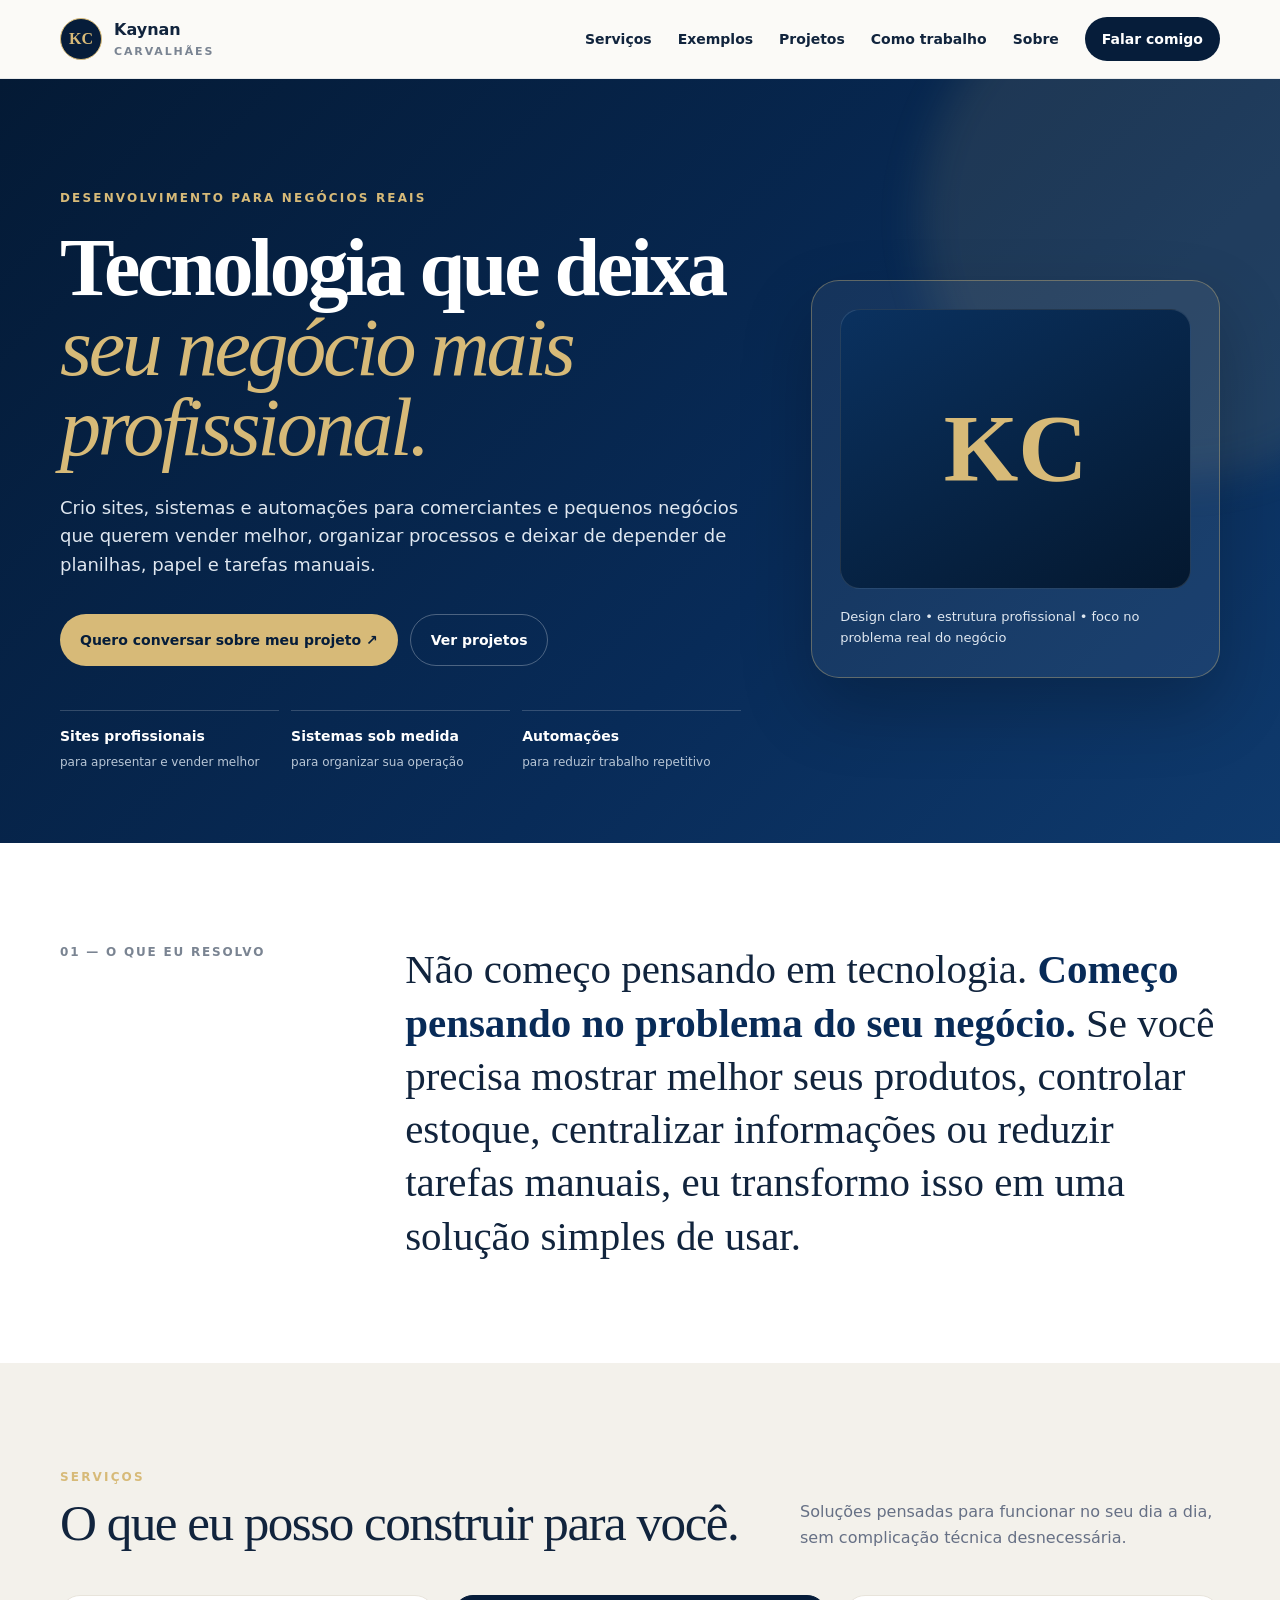
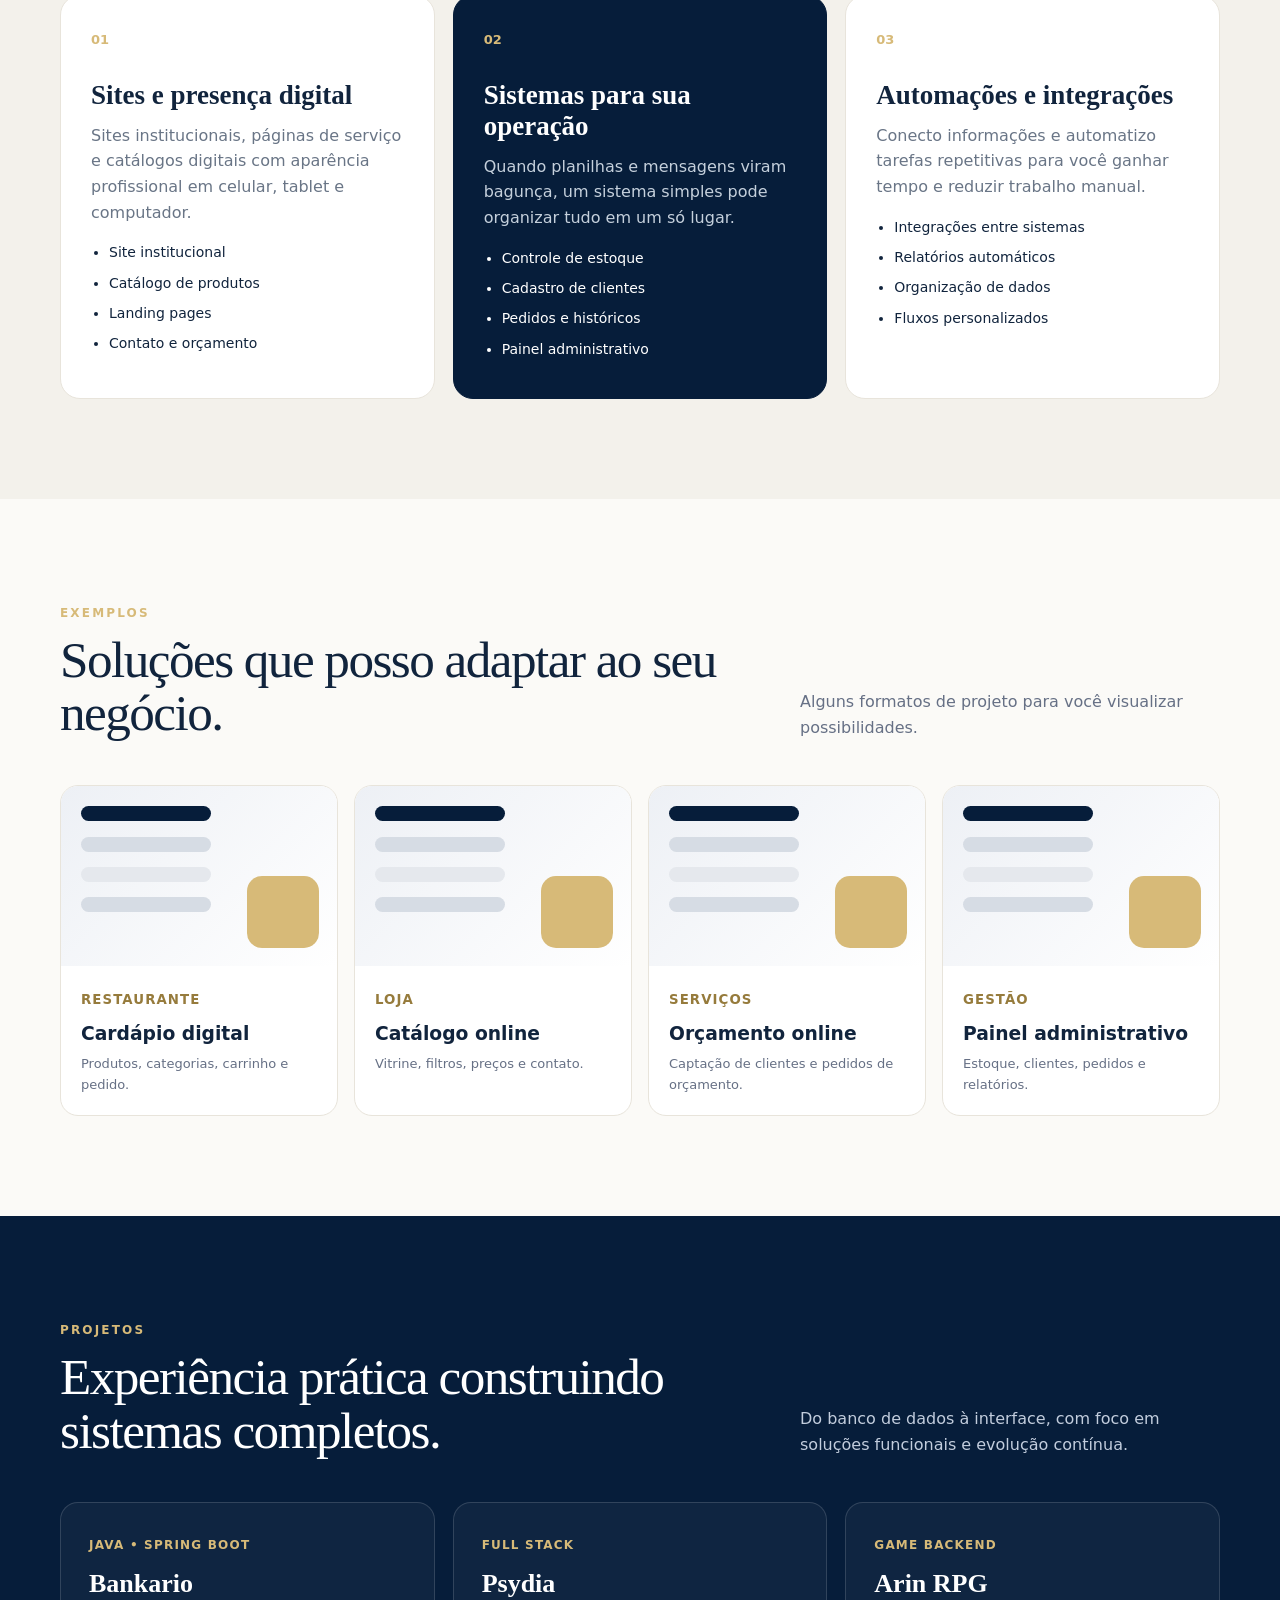
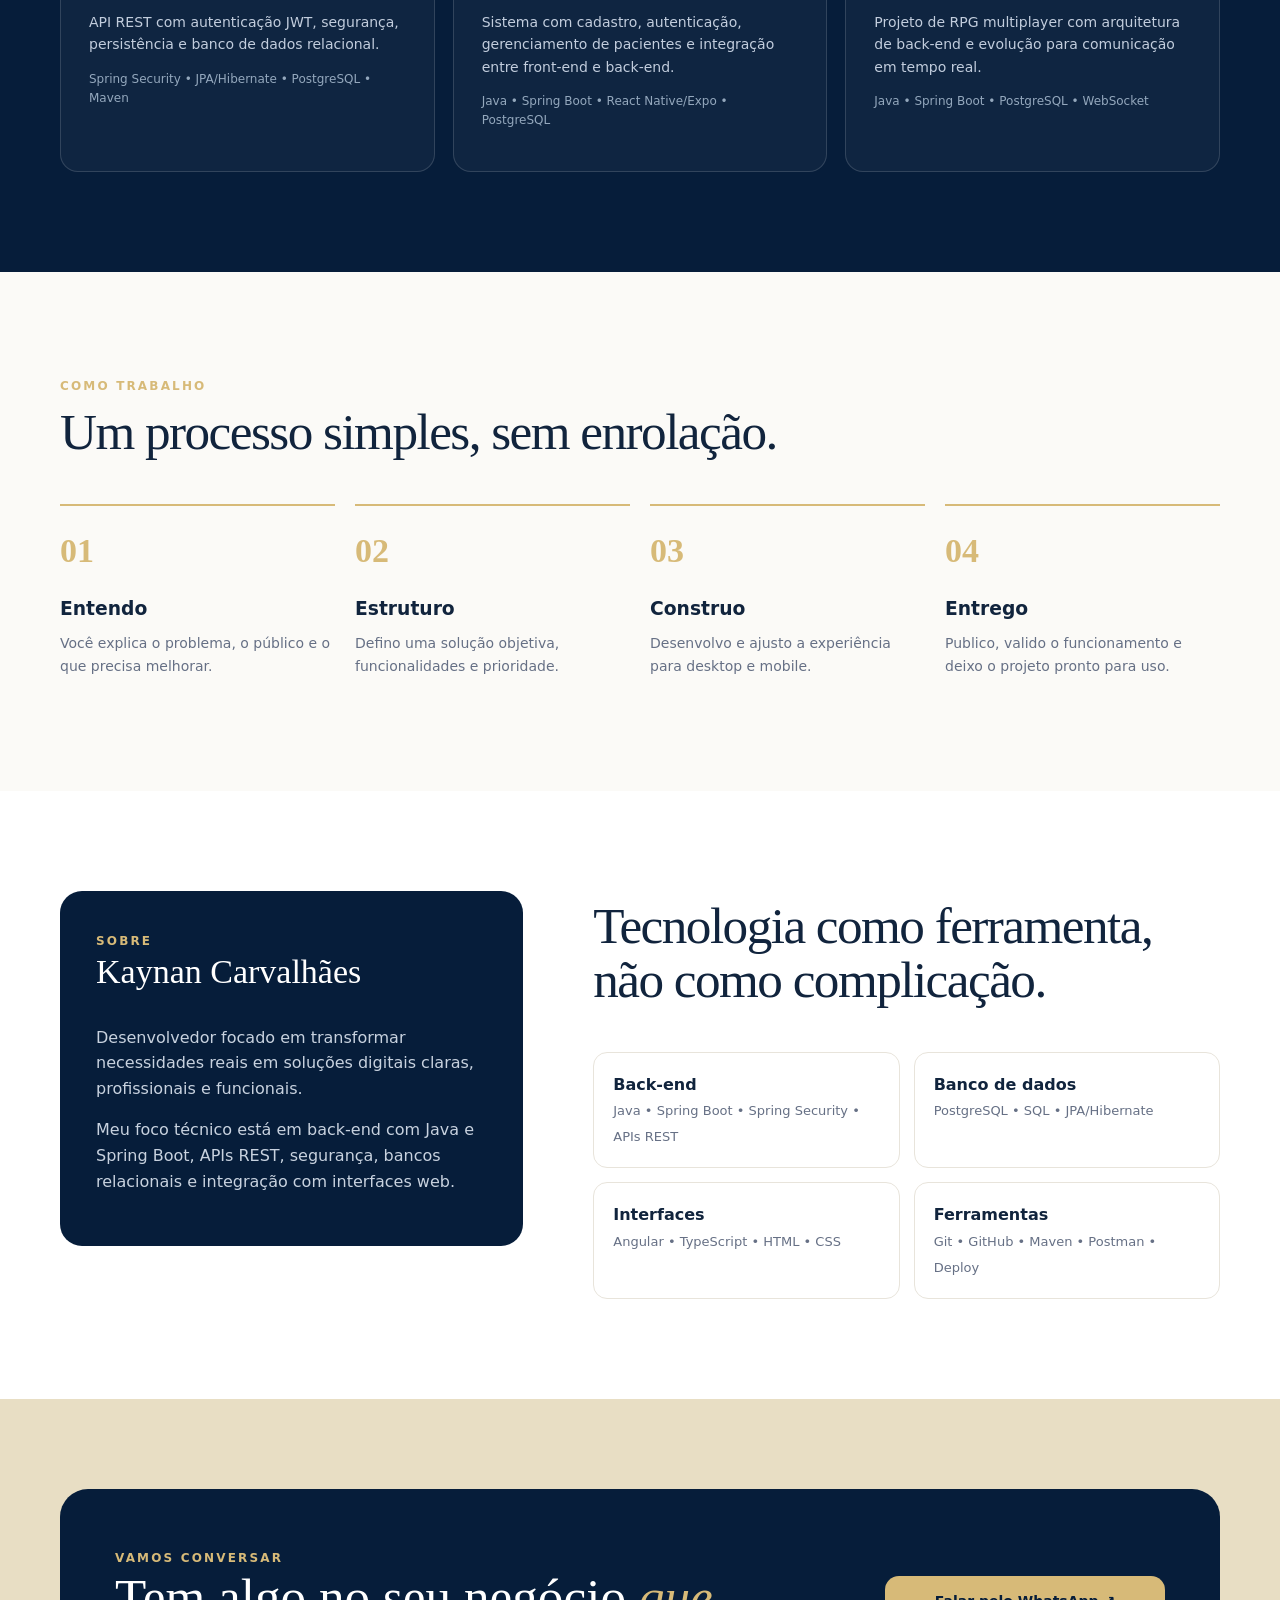
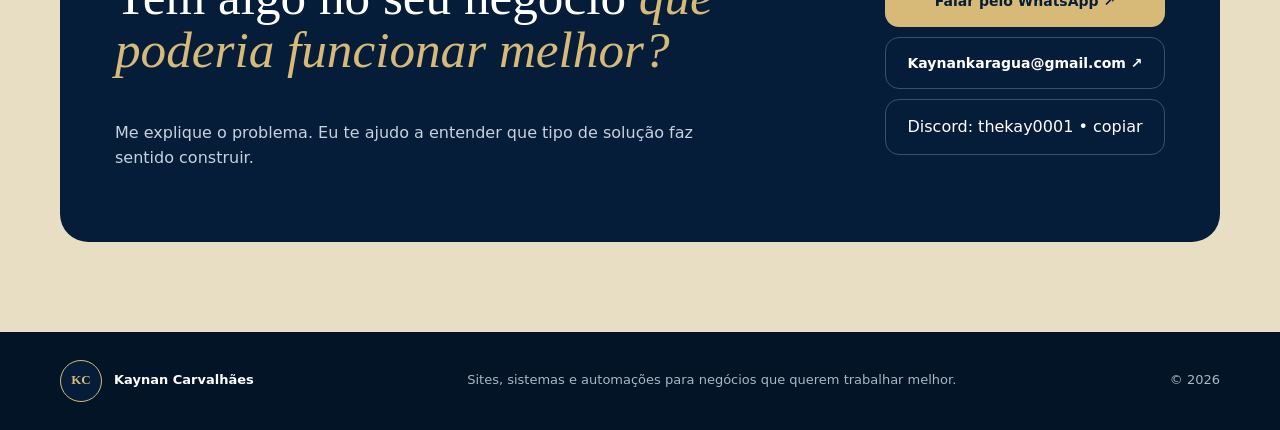
==== index.html @ dbe0651a "Publish professional portfolio site" ====
<!doctype html><html lang="pt-BR"><head><meta charset="utf-8"><meta name="viewport" content="width=device-width,initial-scale=1,viewport-fit=cover"><meta name="theme-color" content="#061d3a"><meta name="description" content="Kaynan Carvalhães — sites, sistemas e automações para negócios locais."><title>Kaynan Carvalhães | Soluções digitais para negócios</title><style>:root{--navy:#061d3a;--blue:#082b58;--gold:#d7ba78;--paper:#fbfaf7;--ink:#11243d;--muted:#667085;--line:#e8e4db}*{box-sizing:border-box}html{scroll-behavior:smooth}body{margin:0;font-family:Inter,ui-sans-serif,system-ui,-apple-system,"Segoe UI",sans-serif;color:var(--ink);background:var(--paper);line-height:1.6}a{text-decoration:none;color:inherit}.container{width:min(1160px,calc(100% - 40px));margin:auto}.nav{height:78px;display:flex;align-items:center;justify-content:space-between}.site-header{position:sticky;top:0;z-index:20;background:rgba(251,250,247,.92);backdrop-filter:blur(16px);border-bottom:1px solid rgba(8,43,88,.08)}.brand{display:flex;align-items:center;gap:12px;font-weight:800}.brand-mark{width:42px;height:42px;border:1px solid var(--gold);border-radius:50%;display:grid;place-items:center;background:var(--navy);color:var(--gold);font-family:Georgia,serif}.brand small{display:block;font-size:11px;letter-spacing:.17em;color:#7a8492;font-weight:700}.nav-links{display:flex;align-items:center;gap:26px;font-size:14px;font-weight:700}.nav-cta{padding:11px 17px;border-radius:999px;background:var(--navy);color:white}.menu{display:none;border:0;background:none;font-size:26px}.hero{position:relative;overflow:hidden;background:linear-gradient(135deg,#041a35,#082b58 62%,#0f3a6d);color:white;padding:105px 0 70px}.hero:after{content:"";position:absolute;width:520px;height:520px;border-radius:50%;background:rgba(215,186,120,.11);filter:blur(20px);right:-160px;top:-120px}.hero-grid{display:grid;grid-template-columns:1.25fr .75fr;gap:70px;align-items:center;position:relative;z-index:1}.eyebrow,.kicker{font-size:12px;letter-spacing:.18em;font-weight:800;color:var(--gold)}h1,h2,h3,p{margin-top:0}h1{font-family:Georgia,serif;font-size:clamp(44px,7vw,82px);line-height:.98;letter-spacing:-.04em;margin:18px 0 25px;max-width:860px}h1 em{display:block;color:var(--gold);font-weight:400}.hero p{font-size:18px;color:#dfe7f0;max-width:710px}.actions{display:flex;gap:12px;flex-wrap:wrap;margin:34px 0}.btn{display:inline-flex;align-items:center;justify-content:center;padding:14px 20px;border-radius:999px;font-weight:800;font-size:14px}.btn-gold{background:var(--gold);color:var(--navy)}.btn-outline{border:1px solid rgba(255,255,255,.28);color:white}.hero-points{display:grid;grid-template-columns:repeat(3,1fr);gap:12px;margin-top:44px}.hero-points div{padding-top:14px;border-top:1px solid rgba(255,255,255,.18)}.hero-points strong{display:block;font-size:14px}.hero-points span{font-size:12px;color:#b8c6d6}.hero-card{border:1px solid rgba(215,186,120,.38);background:rgba(255,255,255,.06);padding:28px;border-radius:28px;box-shadow:0 30px 70px rgba(0,0,0,.22)}.hero-card .monogram{height:280px;border-radius:20px;display:grid;place-items:center;background:linear-gradient(150deg,#0a315f,#04182f);border:1px solid rgba(255,255,255,.12);font:700 96px Georgia,serif;color:var(--gold)}.hero-card p{font-size:13px;margin:18px 0 0}.section{padding:100px 0}.section-head{display:flex;justify-content:space-between;gap:40px;align-items:end;margin-bottom:45px}.section-head h2{font:500 clamp(34px,4vw,56px)/1.05 Georgia,serif;letter-spacing:-.03em;margin:8px 0 0;max-width:720px}.section-head p{max-width:420px;color:var(--muted);margin:0}.intro{background:white}.intro-grid{display:grid;grid-template-columns:.35fr 1fr;gap:60px}.intro-label{font-size:12px;letter-spacing:.15em;font-weight:800;color:#7a8492}.intro-copy{font:400 clamp(25px,3.2vw,42px)/1.3 Georgia,serif}.intro-copy strong{color:var(--blue)}.services{background:#f3f1eb}.cards{display:grid;grid-template-columns:repeat(3,1fr);gap:18px}.card{background:white;border:1px solid var(--line);border-radius:20px;padding:30px;min-height:330px;transition:.25s}.card:hover{transform:translateY(-5px);box-shadow:0 18px 45px rgba(14,37,63,.08)}.card.featured{background:var(--navy);color:white;border-color:var(--navy)}.num{color:var(--gold);font-weight:800;font-size:13px}.card h3{font:600 27px Georgia,serif;margin:28px 0 12px}.card p{color:#697586}.featured p{color:#c5d0dc}.card ul{padding-left:18px;margin-bottom:0}.card li{margin:8px 0;font-size:14px}.examples-grid{display:grid;grid-template-columns:repeat(4,1fr);gap:16px}.example{border:1px solid var(--line);border-radius:18px;overflow:hidden;background:white}.mock{height:180px;padding:20px;background:linear-gradient(135deg,#edf0f5,#fff);position:relative}.mock:before{content:"";display:block;width:55%;height:15px;border-radius:20px;background:var(--navy);box-shadow:0 31px 0 #d6dce4,0 61px 0 #e5e8ed,0 91px 0 #d6dce4}.mock:after{content:"";position:absolute;right:18px;bottom:18px;width:72px;height:72px;border-radius:15px;background:var(--gold)}.example-body{padding:20px}.example small{color:#967b3c;font-weight:800;letter-spacing:.08em}.example h3{margin:7px 0 5px}.example p{font-size:13px;color:var(--muted);margin:0}.projects{background:var(--navy);color:white}.projects .section-head p{color:#c2cddd}.project-list{display:grid;grid-template-columns:repeat(3,1fr);gap:18px}.project{border:1px solid rgba(255,255,255,.14);border-radius:18px;padding:28px;background:rgba(255,255,255,.04)}.project span{font-size:12px;color:var(--gold);font-weight:800;letter-spacing:.1em}.project h3{font:600 26px Georgia,serif;margin:12px 0}.project p{color:#c2cddd;font-size:14px}.stack{font-size:12px!important;color:#94a8bd!important}.process-grid{display:grid;grid-template-columns:repeat(4,1fr);gap:20px}.step{padding-top:18px;border-top:2px solid var(--gold)}.step b{font-family:Georgia,serif;font-size:34px;color:var(--gold)}.step h3{margin:16px 0 8px}.step p{font-size:14px;color:var(--muted)}.about{background:white}.about-grid{display:grid;grid-template-columns:.85fr 1.15fr;gap:70px;align-items:start}.about-box{background:var(--navy);color:white;border-radius:22px;padding:36px}.about-box h3{font:500 34px Georgia,serif}.about-box p{color:#c8d2df}.tech{display:grid;grid-template-columns:1fr 1fr;gap:14px}.tech div{padding:19px;border:1px solid var(--line);border-radius:14px}.tech strong{display:block}.tech span{font-size:13px;color:var(--muted)}.contact{padding:90px 0;background:#e8dec4}.contact-card{background:var(--navy);color:white;border-radius:28px;padding:55px;display:flex;justify-content:space-between;gap:60px;align-items:center}.contact h2{font:500 clamp(34px,4vw,55px)/1.05 Georgia,serif;max-width:700px}.contact h2 em{color:var(--gold);font-weight:400}.contact p{color:#c7d2df;max-width:600px}.contact-actions{display:grid;gap:10px;min-width:280px}.contact-actions .btn{border-radius:14px}.contact-actions .secondary{border:1px solid rgba(255,255,255,.22);color:white}footer{background:#031426;color:#a9b7c7;padding:28px 0}.footer-inner{display:flex;align-items:center;justify-content:space-between;gap:20px;font-size:13px}.footer-brand{color:white}@media(max-width:900px){.nav-links{display:none;position:absolute;top:78px;left:0;right:0;background:var(--paper);padding:24px 20px;flex-direction:column;align-items:stretch;border-bottom:1px solid var(--line)}.nav-links.open{display:flex}.menu{display:block}.hero{padding-top:70px}.hero-grid,.about-grid{grid-template-columns:1fr}.hero-card{display:none}.hero-points{grid-template-columns:1fr}.section-head{display:block}.section-head p{margin-top:16px}.cards,.project-list{grid-template-columns:1fr}.examples-grid{grid-template-columns:1fr 1fr}.process-grid{grid-template-columns:1fr 1fr}.intro-grid{grid-template-columns:1fr}.contact-card{display:block}.contact-actions{margin-top:30px;min-width:0}.footer-inner{flex-direction:column;align-items:flex-start}}@media(max-width:560px){.container{width:min(100% - 28px,1160px)}.nav{height:68px}.nav-links{top:68px}.hero{padding:58px 0 45px}h1{font-size:45px}.section{padding:72px 0}.examples-grid,.process-grid,.tech{grid-template-columns:1fr}.contact{padding:50px 0}.contact-card{padding:32px 24px}.actions .btn{width:100%}}</style></head><body><header class="site-header"><div class="container nav"><a class="brand" href="#inicio"><span class="brand-mark">KC</span><span>Kaynan <small>CARVALHÃES</small></span></a><button class="menu" id="menu" aria-label="Abrir menu">☰</button><nav class="nav-links" id="nav"><a href="#servicos">Serviços</a><a href="#exemplos">Exemplos</a><a href="#projetos">Projetos</a><a href="#processo">Como trabalho</a><a href="#sobre">Sobre</a><a class="nav-cta" href="#contato">Falar comigo</a></nav></div></header><main><section class="hero" id="inicio"><div class="container hero-grid"><div><span class="eyebrow">DESENVOLVIMENTO PARA NEGÓCIOS REAIS</span><h1>Tecnologia que deixa <em>seu negócio mais profissional.</em></h1><p>Crio sites, sistemas e automações para comerciantes e pequenos negócios que querem vender melhor, organizar processos e deixar de depender de planilhas, papel e tarefas manuais.</p><div class="actions"><a class="btn btn-gold" href="#contato">Quero conversar sobre meu projeto ↗</a><a class="btn btn-outline" href="#projetos">Ver projetos</a></div><div class="hero-points"><div><strong>Sites profissionais</strong><span>para apresentar e vender melhor</span></div><div><strong>Sistemas sob medida</strong><span>para organizar sua operação</span></div><div><strong>Automações</strong><span>para reduzir trabalho repetitivo</span></div></div></div><div class="hero-card"><div class="monogram">KC</div><p>Design claro • estrutura profissional • foco no problema real do negócio</p></div></div></section><section class="section intro"><div class="container intro-grid"><div class="intro-label">01 — O QUE EU RESOLVO</div><div class="intro-copy">Não começo pensando em tecnologia. <strong>Começo pensando no problema do seu negócio.</strong> Se você precisa mostrar melhor seus produtos, controlar estoque, centralizar informações ou reduzir tarefas manuais, eu transformo isso em uma solução simples de usar.</div></div></section><section class="section services" id="servicos"><div class="container"><div class="section-head"><div><span class="kicker">SERVIÇOS</span><h2>O que eu posso construir para você.</h2></div><p>Soluções pensadas para funcionar no seu dia a dia, sem complicação técnica desnecessária.</p></div><div class="cards"><article class="card"><span class="num">01</span><h3>Sites e presença digital</h3><p>Sites institucionais, páginas de serviço e catálogos digitais com aparência profissional em celular, tablet e computador.</p><ul><li>Site institucional</li><li>Catálogo de produtos</li><li>Landing pages</li><li>Contato e orçamento</li></ul></article><article class="card featured"><span class="num">02</span><h3>Sistemas para sua operação</h3><p>Quando planilhas e mensagens viram bagunça, um sistema simples pode organizar tudo em um só lugar.</p><ul><li>Controle de estoque</li><li>Cadastro de clientes</li><li>Pedidos e históricos</li><li>Painel administrativo</li></ul></article><article class="card"><span class="num">03</span><h3>Automações e integrações</h3><p>Conecto informações e automatizo tarefas repetitivas para você ganhar tempo e reduzir trabalho manual.</p><ul><li>Integrações entre sistemas</li><li>Relatórios automáticos</li><li>Organização de dados</li><li>Fluxos personalizados</li></ul></article></div></div></section><section class="section" id="exemplos"><div class="container"><div class="section-head"><div><span class="kicker">EXEMPLOS</span><h2>Soluções que posso adaptar ao seu negócio.</h2></div><p>Alguns formatos de projeto para você visualizar possibilidades.</p></div><div class="examples-grid"><article class="example"><div class="mock"></div><div class="example-body"><small>RESTAURANTE</small><h3>Cardápio digital</h3><p>Produtos, categorias, carrinho e pedido.</p></div></article><article class="example"><div class="mock"></div><div class="example-body"><small>LOJA</small><h3>Catálogo online</h3><p>Vitrine, filtros, preços e contato.</p></div></article><article class="example"><div class="mock"></div><div class="example-body"><small>SERVIÇOS</small><h3>Orçamento online</h3><p>Captação de clientes e pedidos de orçamento.</p></div></article><article class="example"><div class="mock"></div><div class="example-body"><small>GESTÃO</small><h3>Painel administrativo</h3><p>Estoque, clientes, pedidos e relatórios.</p></div></article></div></div></section><section class="section projects" id="projetos"><div class="container"><div class="section-head"><div><span class="kicker">PROJETOS</span><h2>Experiência prática construindo sistemas completos.</h2></div><p>Do banco de dados à interface, com foco em soluções funcionais e evolução contínua.</p></div><div class="project-list"><article class="project"><span>JAVA • SPRING BOOT</span><h3>Bankario</h3><p>API REST com autenticação JWT, segurança, persistência e banco de dados relacional.</p><p class="stack">Spring Security • JPA/Hibernate • PostgreSQL • Maven</p></article><article class="project"><span>FULL STACK</span><h3>Psydia</h3><p>Sistema com cadastro, autenticação, gerenciamento de pacientes e integração entre front-end e back-end.</p><p class="stack">Java • Spring Boot • React Native/Expo • PostgreSQL</p></article><article class="project"><span>GAME BACKEND</span><h3>Arin RPG</h3><p>Projeto de RPG multiplayer com arquitetura de back-end e evolução para comunicação em tempo real.</p><p class="stack">Java • Spring Boot • PostgreSQL • WebSocket</p></article></div></div></section><section class="section" id="processo"><div class="container"><div class="section-head"><div><span class="kicker">COMO TRABALHO</span><h2>Um processo simples, sem enrolação.</h2></div></div><div class="process-grid"><div class="step"><b>01</b><h3>Entendo</h3><p>Você explica o problema, o público e o que precisa melhorar.</p></div><div class="step"><b>02</b><h3>Estruturo</h3><p>Defino uma solução objetiva, funcionalidades e prioridade.</p></div><div class="step"><b>03</b><h3>Construo</h3><p>Desenvolvo e ajusto a experiência para desktop e mobile.</p></div><div class="step"><b>04</b><h3>Entrego</h3><p>Publico, valido o funcionamento e deixo o projeto pronto para uso.</p></div></div></div></section><section class="section about" id="sobre"><div class="container about-grid"><div class="about-box"><span class="kicker">SOBRE</span><h3>Kaynan Carvalhães</h3><p>Desenvolvedor focado em transformar necessidades reais em soluções digitais claras, profissionais e funcionais.</p><p>Meu foco técnico está em back-end com Java e Spring Boot, APIs REST, segurança, bancos relacionais e integração com interfaces web.</p></div><div><div class="section-head"><div><h2>Tecnologia como ferramenta, não como complicação.</h2></div></div><div class="tech"><div><strong>Back-end</strong><span>Java • Spring Boot • Spring Security • APIs REST</span></div><div><strong>Banco de dados</strong><span>PostgreSQL • SQL • JPA/Hibernate</span></div><div><strong>Interfaces</strong><span>Angular • TypeScript • HTML • CSS</span></div><div><strong>Ferramentas</strong><span>Git • GitHub • Maven • Postman • Deploy</span></div></div></div></div></section><section class="contact" id="contato"><div class="container contact-card"><div><span class="kicker">VAMOS CONVERSAR</span><h2>Tem algo no seu negócio <em>que poderia funcionar melhor?</em></h2><p>Me explique o problema. Eu te ajudo a entender que tipo de solução faz sentido construir.</p></div><div class="contact-actions"><a class="btn btn-gold" target="_blank" rel="noopener" href="https://wa.me/5512981120575?text=Ol%C3%A1%2C%20Kaynan!%20Vi%20seu%20portf%C3%B3lio%20e%20gostaria%20de%20conversar%20sobre%20um%20projeto.">Falar pelo WhatsApp ↗</a><a class="btn secondary" href="mailto:Kaynankaragua@gmail.com">Kaynankaragua@gmail.com ↗</a><button class="btn secondary" id="discord" style="background:none;font:inherit;cursor:pointer">Discord: thekay0001 • copiar</button></div></div></section></main><footer><div class="container footer-inner"><div class="brand footer-brand"><span class="brand-mark">KC</span><span>Kaynan Carvalhães</span></div><span>Sites, sistemas e automações para negócios que querem trabalhar melhor.</span><span>© <span id="year"></span></span></div></footer><script>const m=document.getElementById('menu'),n=document.getElementById('nav');m.onclick=()=>n.classList.toggle('open');document.querySelectorAll('#nav a').forEach(a=>a.onclick=()=>n.classList.remove('open'));document.getElementById('year').textContent=new Date().getFullYear();document.getElementById('discord').onclick=async()=>{try{await navigator.clipboard.writeText('thekay0001');document.getElementById('discord').textContent='Discord copiado ✓';setTimeout(()=>document.getElementById('discord').textContent='Discord: thekay0001 • copiar',1600)}catch(e){alert('Discord: thekay0001')}}</script></body></html>
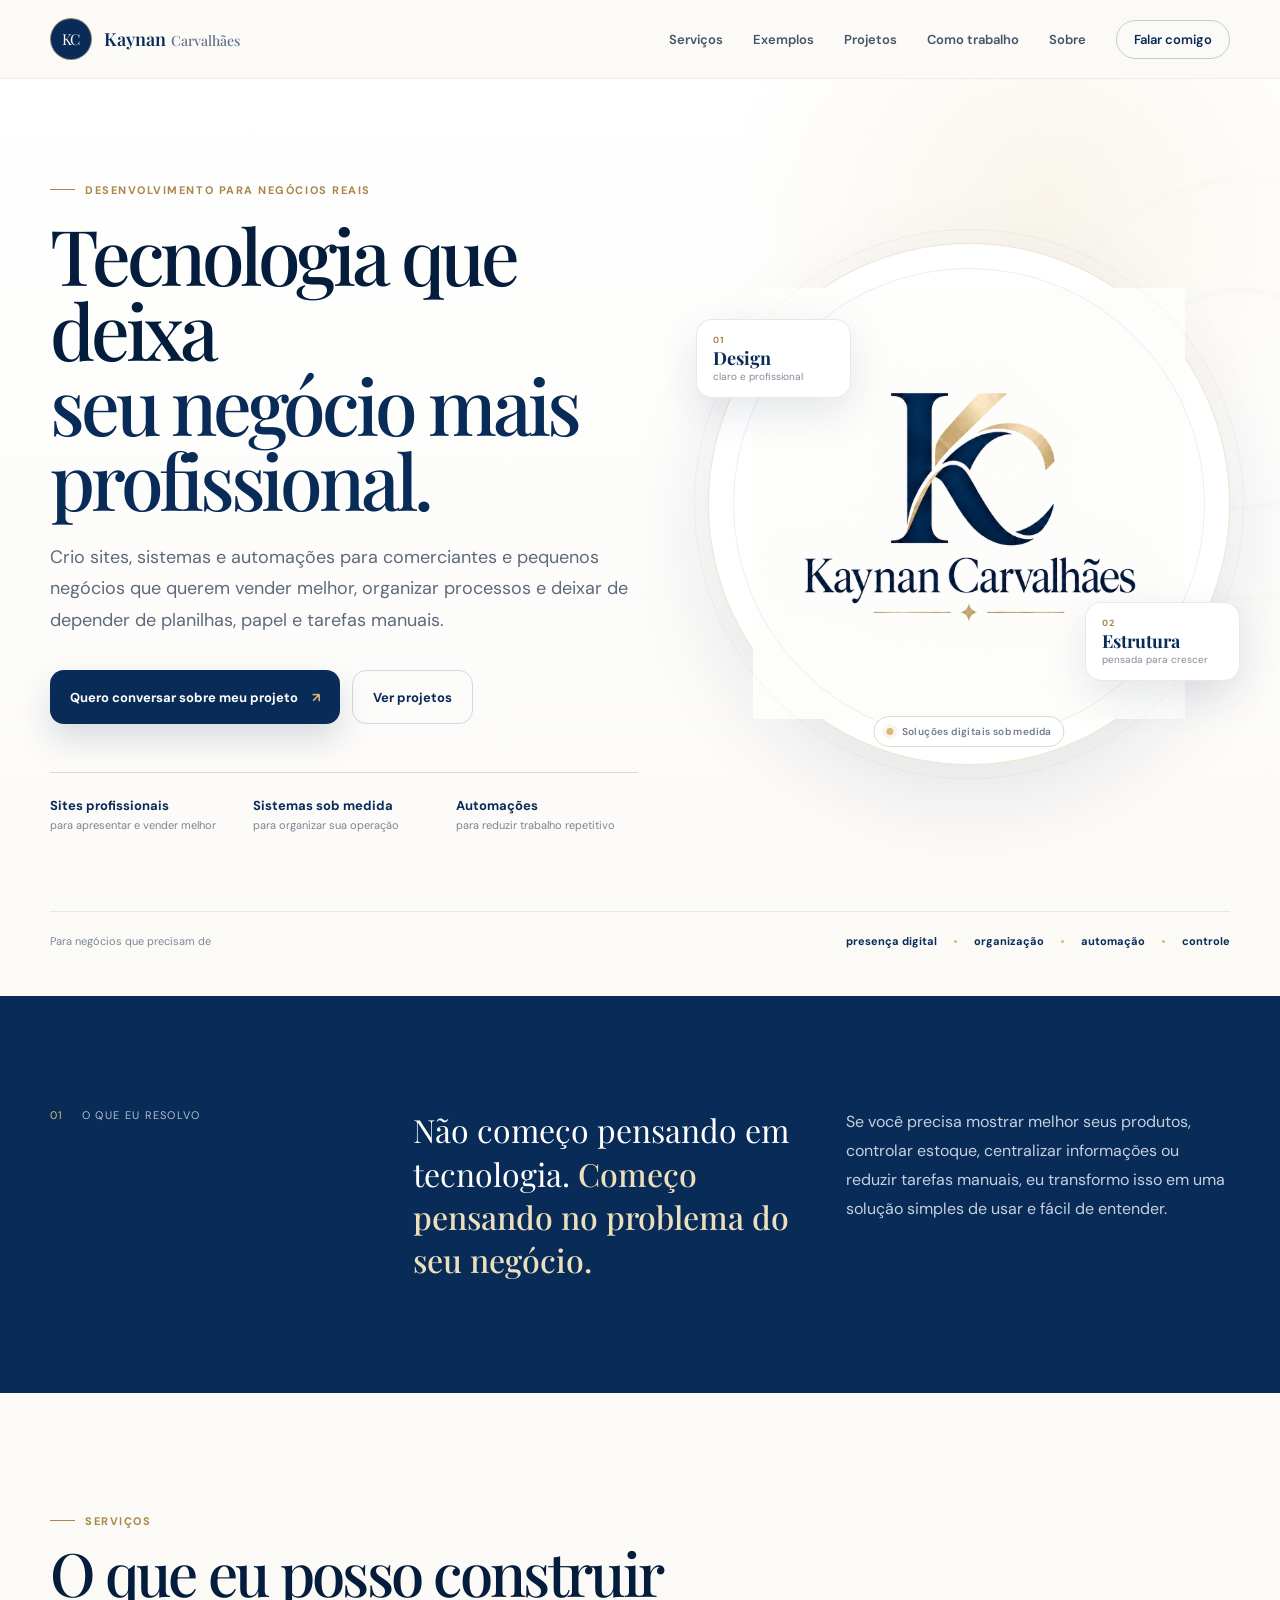
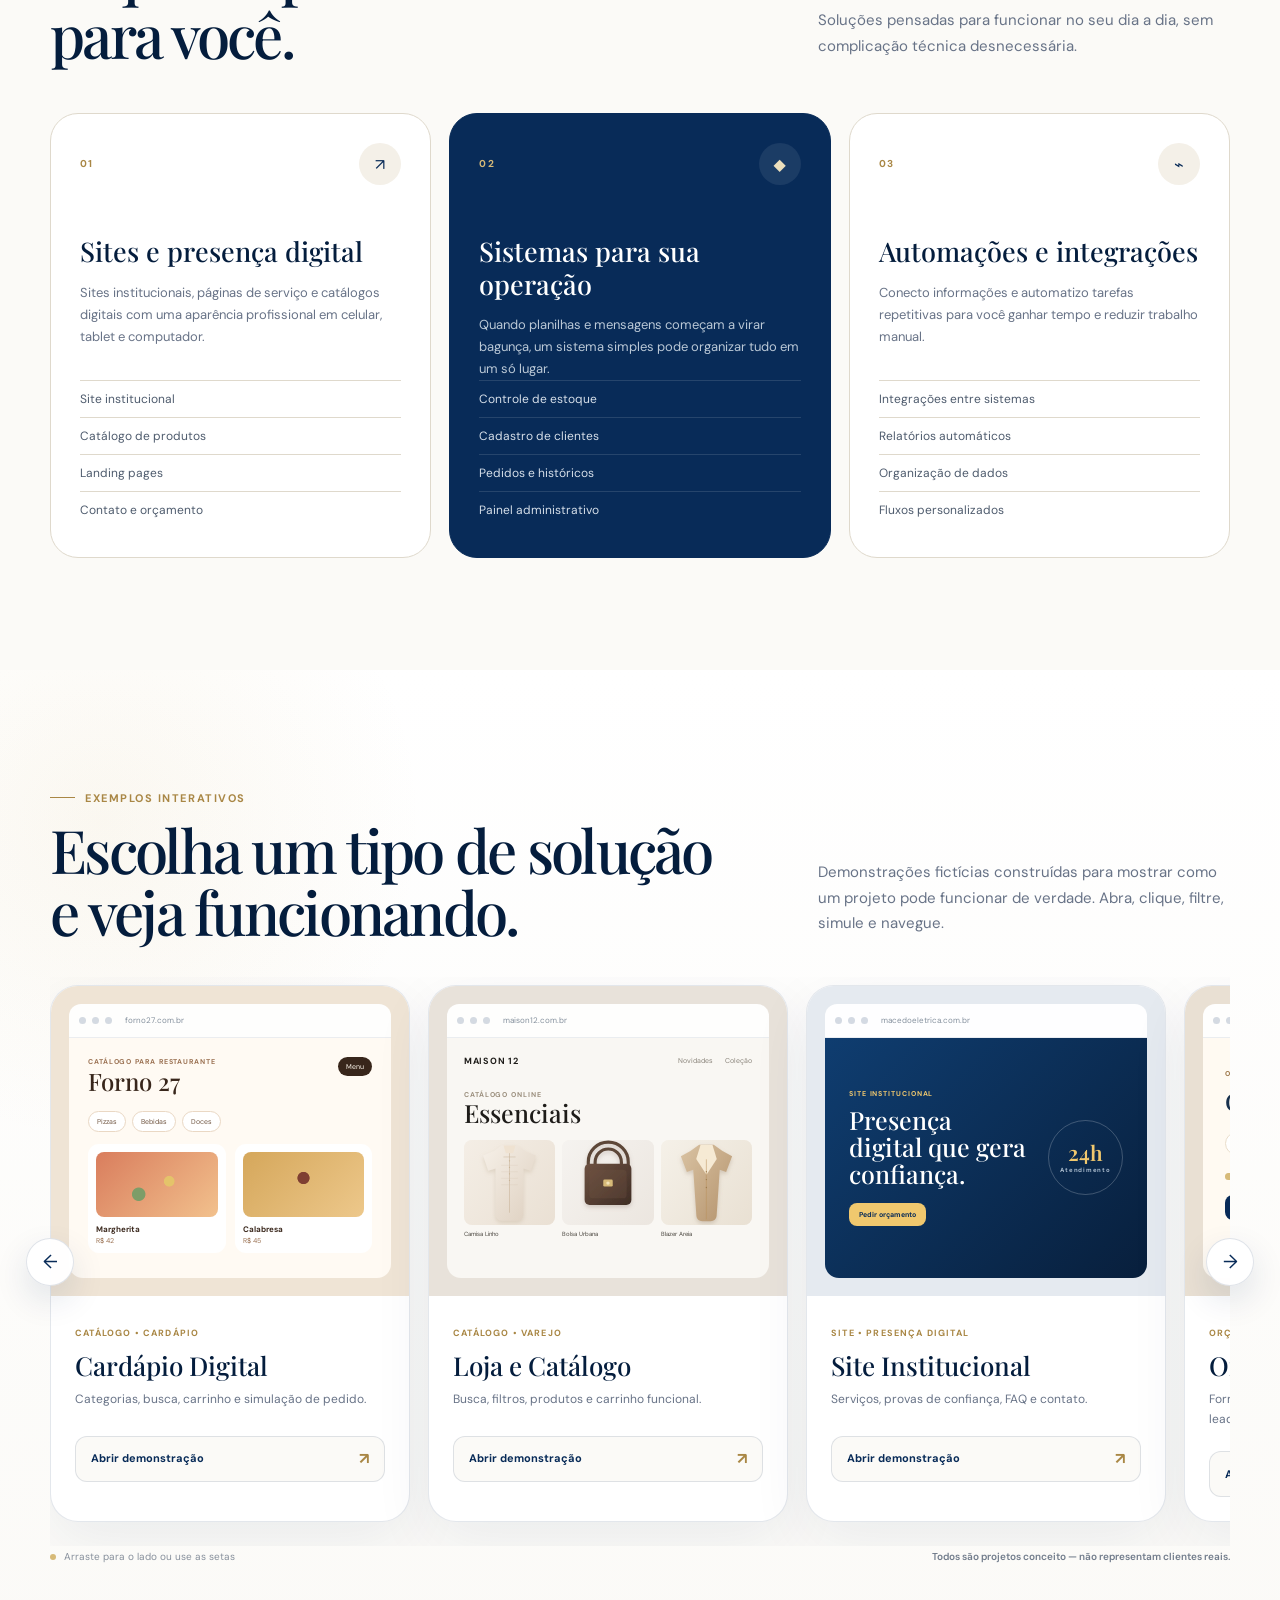
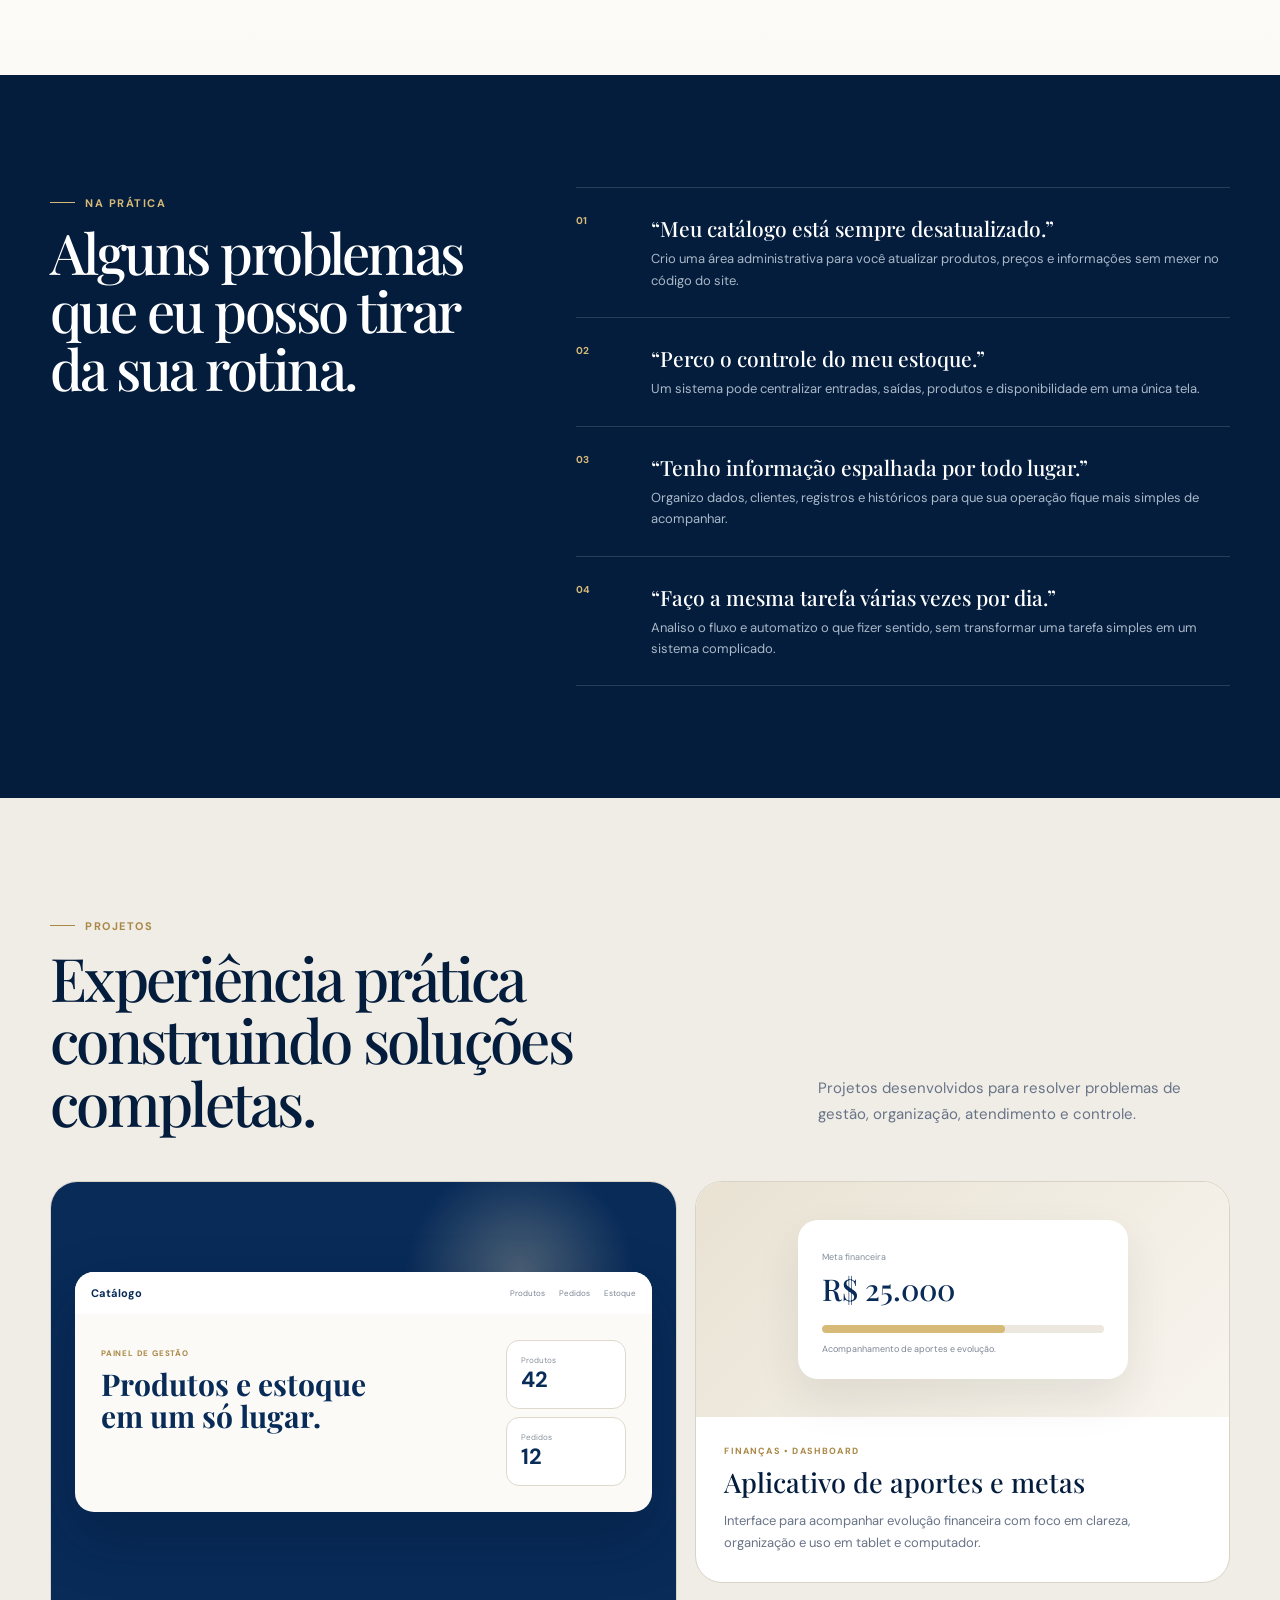
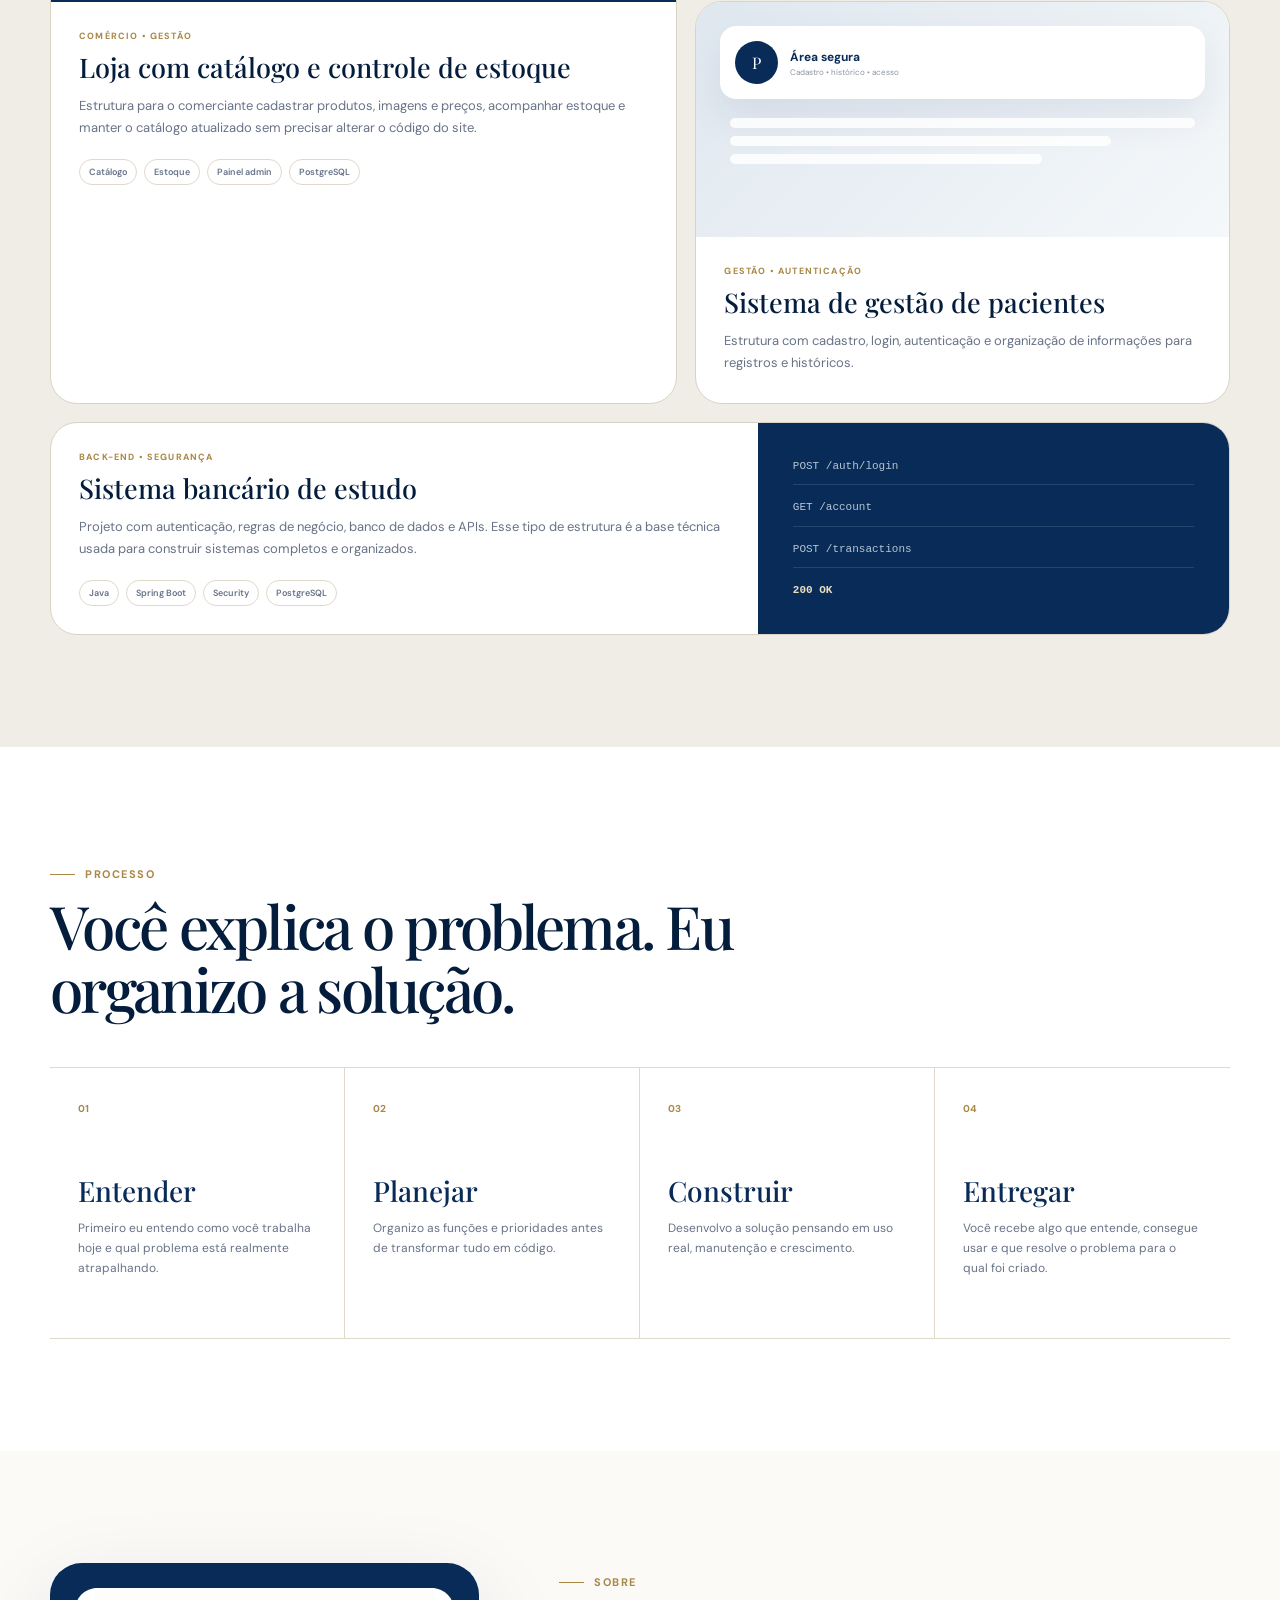
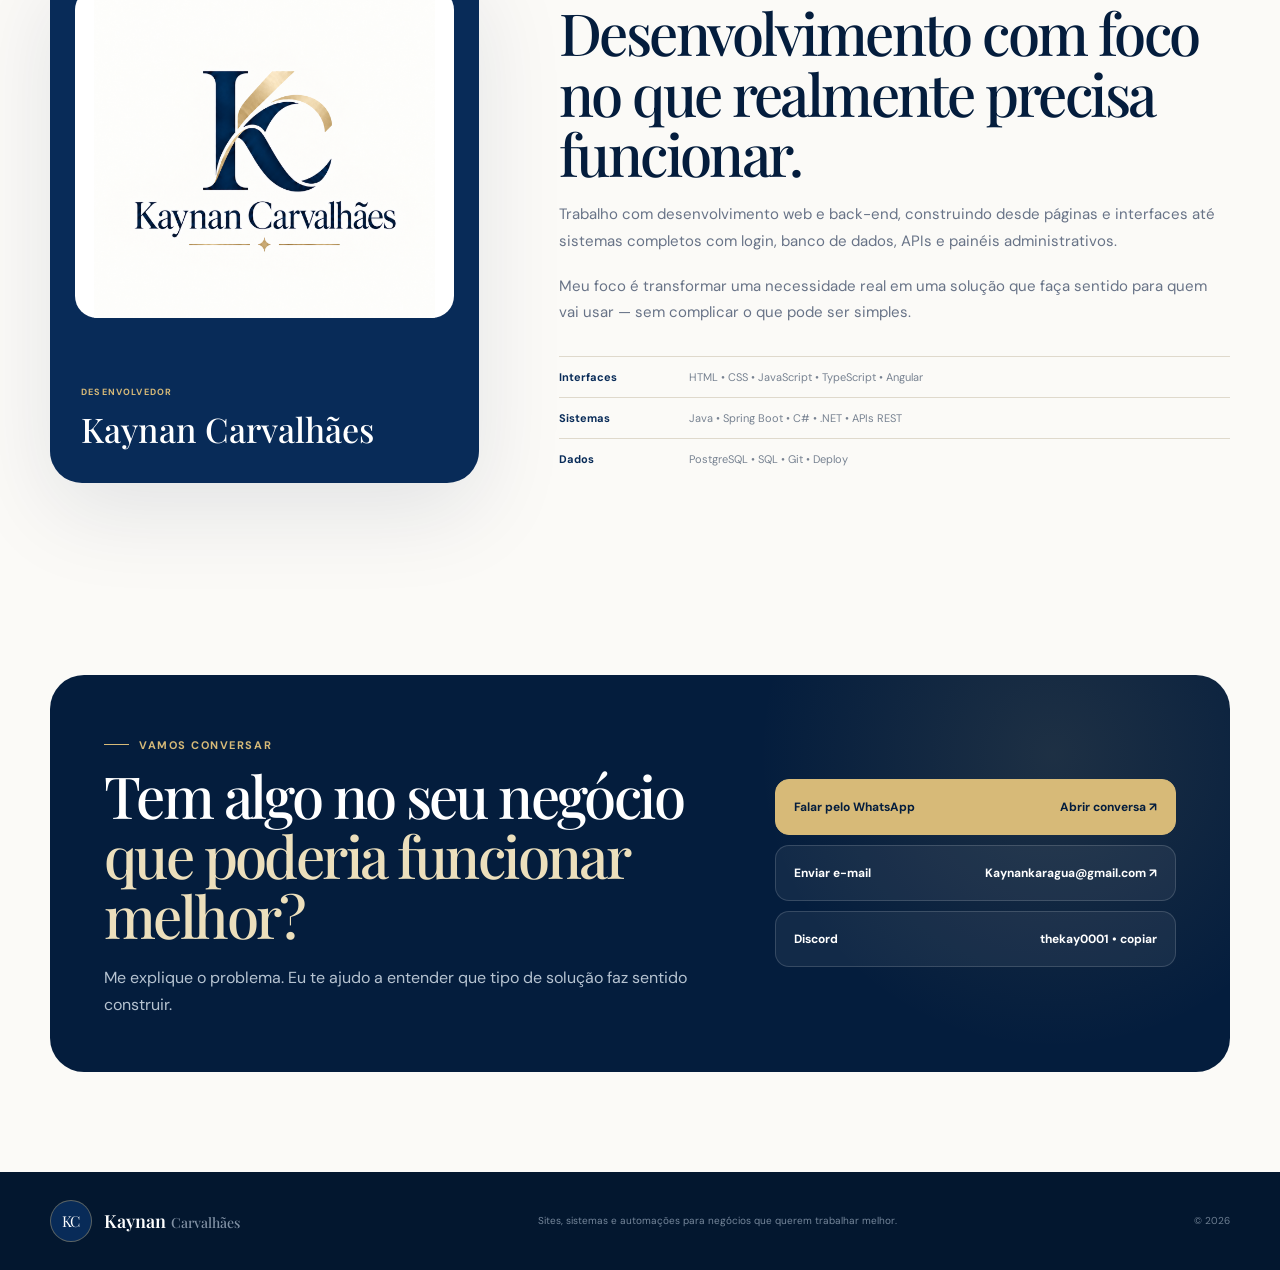
==== commit 992688bb: "Restore original portfolio design and interactive demos" ====
--- a/index.html
+++ b/index.html
@@ -1 +1,802 @@
-<!doctype html><html lang="pt-BR"><head><meta charset="utf-8"><meta name="viewport" content="width=device-width,initial-scale=1,viewport-fit=cover"><meta name="theme-color" content="#061d3a"><meta name="description" content="Kaynan Carvalhães — sites, sistemas e automações para negócios locais."><title>Kaynan Carvalhães | Soluções digitais para negócios</title><style>:root{--navy:#061d3a;--blue:#082b58;--gold:#d7ba78;--paper:#fbfaf7;--ink:#11243d;--muted:#667085;--line:#e8e4db}*{box-sizing:border-box}html{scroll-behavior:smooth}body{margin:0;font-family:Inter,ui-sans-serif,system-ui,-apple-system,"Segoe UI",sans-serif;color:var(--ink);background:var(--paper);line-height:1.6}a{text-decoration:none;color:inherit}.container{width:min(1160px,calc(100% - 40px));margin:auto}.nav{height:78px;display:flex;align-items:center;justify-content:space-between}.site-header{position:sticky;top:0;z-index:20;background:rgba(251,250,247,.92);backdrop-filter:blur(16px);border-bottom:1px solid rgba(8,43,88,.08)}.brand{display:flex;align-items:center;gap:12px;font-weight:800}.brand-mark{width:42px;height:42px;border:1px solid var(--gold);border-radius:50%;display:grid;place-items:center;background:var(--navy);color:var(--gold);font-family:Georgia,serif}.brand small{display:block;font-size:11px;letter-spacing:.17em;color:#7a8492;font-weight:700}.nav-links{display:flex;align-items:center;gap:26px;font-size:14px;font-weight:700}.nav-cta{padding:11px 17px;border-radius:999px;background:var(--navy);color:white}.menu{display:none;border:0;background:none;font-size:26px}.hero{position:relative;overflow:hidden;background:linear-gradient(135deg,#041a35,#082b58 62%,#0f3a6d);color:white;padding:105px 0 70px}.hero:after{content:"";position:absolute;width:520px;height:520px;border-radius:50%;background:rgba(215,186,120,.11);filter:blur(20px);right:-160px;top:-120px}.hero-grid{display:grid;grid-template-columns:1.25fr .75fr;gap:70px;align-items:center;position:relative;z-index:1}.eyebrow,.kicker{font-size:12px;letter-spacing:.18em;font-weight:800;color:var(--gold)}h1,h2,h3,p{margin-top:0}h1{font-family:Georgia,serif;font-size:clamp(44px,7vw,82px);line-height:.98;letter-spacing:-.04em;margin:18px 0 25px;max-width:860px}h1 em{display:block;color:var(--gold);font-weight:400}.hero p{font-size:18px;color:#dfe7f0;max-width:710px}.actions{display:flex;gap:12px;flex-wrap:wrap;margin:34px 0}.btn{display:inline-flex;align-items:center;justify-content:center;padding:14px 20px;border-radius:999px;font-weight:800;font-size:14px}.btn-gold{background:var(--gold);color:var(--navy)}.btn-outline{border:1px solid rgba(255,255,255,.28);color:white}.hero-points{display:grid;grid-template-columns:repeat(3,1fr);gap:12px;margin-top:44px}.hero-points div{padding-top:14px;border-top:1px solid rgba(255,255,255,.18)}.hero-points strong{display:block;font-size:14px}.hero-points span{font-size:12px;color:#b8c6d6}.hero-card{border:1px solid rgba(215,186,120,.38);background:rgba(255,255,255,.06);padding:28px;border-radius:28px;box-shadow:0 30px 70px rgba(0,0,0,.22)}.hero-card .monogram{height:280px;border-radius:20px;display:grid;place-items:center;background:linear-gradient(150deg,#0a315f,#04182f);border:1px solid rgba(255,255,255,.12);font:700 96px Georgia,serif;color:var(--gold)}.hero-card p{font-size:13px;margin:18px 0 0}.section{padding:100px 0}.section-head{display:flex;justify-content:space-between;gap:40px;align-items:end;margin-bottom:45px}.section-head h2{font:500 clamp(34px,4vw,56px)/1.05 Georgia,serif;letter-spacing:-.03em;margin:8px 0 0;max-width:720px}.section-head p{max-width:420px;color:var(--muted);margin:0}.intro{background:white}.intro-grid{display:grid;grid-template-columns:.35fr 1fr;gap:60px}.intro-label{font-size:12px;letter-spacing:.15em;font-weight:800;color:#7a8492}.intro-copy{font:400 clamp(25px,3.2vw,42px)/1.3 Georgia,serif}.intro-copy strong{color:var(--blue)}.services{background:#f3f1eb}.cards{display:grid;grid-template-columns:repeat(3,1fr);gap:18px}.card{background:white;border:1px solid var(--line);border-radius:20px;padding:30px;min-height:330px;transition:.25s}.card:hover{transform:translateY(-5px);box-shadow:0 18px 45px rgba(14,37,63,.08)}.card.featured{background:var(--navy);color:white;border-color:var(--navy)}.num{color:var(--gold);font-weight:800;font-size:13px}.card h3{font:600 27px Georgia,serif;margin:28px 0 12px}.card p{color:#697586}.featured p{color:#c5d0dc}.card ul{padding-left:18px;margin-bottom:0}.card li{margin:8px 0;font-size:14px}.examples-grid{display:grid;grid-template-columns:repeat(4,1fr);gap:16px}.example{border:1px solid var(--line);border-radius:18px;overflow:hidden;background:white}.mock{height:180px;padding:20px;background:linear-gradient(135deg,#edf0f5,#fff);position:relative}.mock:before{content:"";display:block;width:55%;height:15px;border-radius:20px;background:var(--navy);box-shadow:0 31px 0 #d6dce4,0 61px 0 #e5e8ed,0 91px 0 #d6dce4}.mock:after{content:"";position:absolute;right:18px;bottom:18px;width:72px;height:72px;border-radius:15px;background:var(--gold)}.example-body{padding:20px}.example small{color:#967b3c;font-weight:800;letter-spacing:.08em}.example h3{margin:7px 0 5px}.example p{font-size:13px;color:var(--muted);margin:0}.projects{background:var(--navy);color:white}.projects .section-head p{color:#c2cddd}.project-list{display:grid;grid-template-columns:repeat(3,1fr);gap:18px}.project{border:1px solid rgba(255,255,255,.14);border-radius:18px;padding:28px;background:rgba(255,255,255,.04)}.project span{font-size:12px;color:var(--gold);font-weight:800;letter-spacing:.1em}.project h3{font:600 26px Georgia,serif;margin:12px 0}.project p{color:#c2cddd;font-size:14px}.stack{font-size:12px!important;color:#94a8bd!important}.process-grid{display:grid;grid-template-columns:repeat(4,1fr);gap:20px}.step{padding-top:18px;border-top:2px solid var(--gold)}.step b{font-family:Georgia,serif;font-size:34px;color:var(--gold)}.step h3{margin:16px 0 8px}.step p{font-size:14px;color:var(--muted)}.about{background:white}.about-grid{display:grid;grid-template-columns:.85fr 1.15fr;gap:70px;align-items:start}.about-box{background:var(--navy);color:white;border-radius:22px;padding:36px}.about-box h3{font:500 34px Georgia,serif}.about-box p{color:#c8d2df}.tech{display:grid;grid-template-columns:1fr 1fr;gap:14px}.tech div{padding:19px;border:1px solid var(--line);border-radius:14px}.tech strong{display:block}.tech span{font-size:13px;color:var(--muted)}.contact{padding:90px 0;background:#e8dec4}.contact-card{background:var(--navy);color:white;border-radius:28px;padding:55px;display:flex;justify-content:space-between;gap:60px;align-items:center}.contact h2{font:500 clamp(34px,4vw,55px)/1.05 Georgia,serif;max-width:700px}.contact h2 em{color:var(--gold);font-weight:400}.contact p{color:#c7d2df;max-width:600px}.contact-actions{display:grid;gap:10px;min-width:280px}.contact-actions .btn{border-radius:14px}.contact-actions .secondary{border:1px solid rgba(255,255,255,.22);color:white}footer{background:#031426;color:#a9b7c7;padding:28px 0}.footer-inner{display:flex;align-items:center;justify-content:space-between;gap:20px;font-size:13px}.footer-brand{color:white}@media(max-width:900px){.nav-links{display:none;position:absolute;top:78px;left:0;right:0;background:var(--paper);padding:24px 20px;flex-direction:column;align-items:stretch;border-bottom:1px solid var(--line)}.nav-links.open{display:flex}.menu{display:block}.hero{padding-top:70px}.hero-grid,.about-grid{grid-template-columns:1fr}.hero-card{display:none}.hero-points{grid-template-columns:1fr}.section-head{display:block}.section-head p{margin-top:16px}.cards,.project-list{grid-template-columns:1fr}.examples-grid{grid-template-columns:1fr 1fr}.process-grid{grid-template-columns:1fr 1fr}.intro-grid{grid-template-columns:1fr}.contact-card{display:block}.contact-actions{margin-top:30px;min-width:0}.footer-inner{flex-direction:column;align-items:flex-start}}@media(max-width:560px){.container{width:min(100% - 28px,1160px)}.nav{height:68px}.nav-links{top:68px}.hero{padding:58px 0 45px}h1{font-size:45px}.section{padding:72px 0}.examples-grid,.process-grid,.tech{grid-template-columns:1fr}.contact{padding:50px 0}.contact-card{padding:32px 24px}.actions .btn{width:100%}}</style></head><body><header class="site-header"><div class="container nav"><a class="brand" href="#inicio"><span class="brand-mark">KC</span><span>Kaynan <small>CARVALHÃES</small></span></a><button class="menu" id="menu" aria-label="Abrir menu">☰</button><nav class="nav-links" id="nav"><a href="#servicos">Serviços</a><a href="#exemplos">Exemplos</a><a href="#projetos">Projetos</a><a href="#processo">Como trabalho</a><a href="#sobre">Sobre</a><a class="nav-cta" href="#contato">Falar comigo</a></nav></div></header><main><section class="hero" id="inicio"><div class="container hero-grid"><div><span class="eyebrow">DESENVOLVIMENTO PARA NEGÓCIOS REAIS</span><h1>Tecnologia que deixa <em>seu negócio mais profissional.</em></h1><p>Crio sites, sistemas e automações para comerciantes e pequenos negócios que querem vender melhor, organizar processos e deixar de depender de planilhas, papel e tarefas manuais.</p><div class="actions"><a class="btn btn-gold" href="#contato">Quero conversar sobre meu projeto ↗</a><a class="btn btn-outline" href="#projetos">Ver projetos</a></div><div class="hero-points"><div><strong>Sites profissionais</strong><span>para apresentar e vender melhor</span></div><div><strong>Sistemas sob medida</strong><span>para organizar sua operação</span></div><div><strong>Automações</strong><span>para reduzir trabalho repetitivo</span></div></div></div><div class="hero-card"><div class="monogram">KC</div><p>Design claro • estrutura profissional • foco no problema real do negócio</p></div></div></section><section class="section intro"><div class="container intro-grid"><div class="intro-label">01 — O QUE EU RESOLVO</div><div class="intro-copy">Não começo pensando em tecnologia. <strong>Começo pensando no problema do seu negócio.</strong> Se você precisa mostrar melhor seus produtos, controlar estoque, centralizar informações ou reduzir tarefas manuais, eu transformo isso em uma solução simples de usar.</div></div></section><section class="section services" id="servicos"><div class="container"><div class="section-head"><div><span class="kicker">SERVIÇOS</span><h2>O que eu posso construir para você.</h2></div><p>Soluções pensadas para funcionar no seu dia a dia, sem complicação técnica desnecessária.</p></div><div class="cards"><article class="card"><span class="num">01</span><h3>Sites e presença digital</h3><p>Sites institucionais, páginas de serviço e catálogos digitais com aparência profissional em celular, tablet e computador.</p><ul><li>Site institucional</li><li>Catálogo de produtos</li><li>Landing pages</li><li>Contato e orçamento</li></ul></article><article class="card featured"><span class="num">02</span><h3>Sistemas para sua operação</h3><p>Quando planilhas e mensagens viram bagunça, um sistema simples pode organizar tudo em um só lugar.</p><ul><li>Controle de estoque</li><li>Cadastro de clientes</li><li>Pedidos e históricos</li><li>Painel administrativo</li></ul></article><article class="card"><span class="num">03</span><h3>Automações e integrações</h3><p>Conecto informações e automatizo tarefas repetitivas para você ganhar tempo e reduzir trabalho manual.</p><ul><li>Integrações entre sistemas</li><li>Relatórios automáticos</li><li>Organização de dados</li><li>Fluxos personalizados</li></ul></article></div></div></section><section class="section" id="exemplos"><div class="container"><div class="section-head"><div><span class="kicker">EXEMPLOS</span><h2>Soluções que posso adaptar ao seu negócio.</h2></div><p>Alguns formatos de projeto para você visualizar possibilidades.</p></div><div class="examples-grid"><article class="example"><div class="mock"></div><div class="example-body"><small>RESTAURANTE</small><h3>Cardápio digital</h3><p>Produtos, categorias, carrinho e pedido.</p></div></article><article class="example"><div class="mock"></div><div class="example-body"><small>LOJA</small><h3>Catálogo online</h3><p>Vitrine, filtros, preços e contato.</p></div></article><article class="example"><div class="mock"></div><div class="example-body"><small>SERVIÇOS</small><h3>Orçamento online</h3><p>Captação de clientes e pedidos de orçamento.</p></div></article><article class="example"><div class="mock"></div><div class="example-body"><small>GESTÃO</small><h3>Painel administrativo</h3><p>Estoque, clientes, pedidos e relatórios.</p></div></article></div></div></section><section class="section projects" id="projetos"><div class="container"><div class="section-head"><div><span class="kicker">PROJETOS</span><h2>Experiência prática construindo sistemas completos.</h2></div><p>Do banco de dados à interface, com foco em soluções funcionais e evolução contínua.</p></div><div class="project-list"><article class="project"><span>JAVA • SPRING BOOT</span><h3>Bankario</h3><p>API REST com autenticação JWT, segurança, persistência e banco de dados relacional.</p><p class="stack">Spring Security • JPA/Hibernate • PostgreSQL • Maven</p></article><article class="project"><span>FULL STACK</span><h3>Psydia</h3><p>Sistema com cadastro, autenticação, gerenciamento de pacientes e integração entre front-end e back-end.</p><p class="stack">Java • Spring Boot • React Native/Expo • PostgreSQL</p></article><article class="project"><span>GAME BACKEND</span><h3>Arin RPG</h3><p>Projeto de RPG multiplayer com arquitetura de back-end e evolução para comunicação em tempo real.</p><p class="stack">Java • Spring Boot • PostgreSQL • WebSocket</p></article></div></div></section><section class="section" id="processo"><div class="container"><div class="section-head"><div><span class="kicker">COMO TRABALHO</span><h2>Um processo simples, sem enrolação.</h2></div></div><div class="process-grid"><div class="step"><b>01</b><h3>Entendo</h3><p>Você explica o problema, o público e o que precisa melhorar.</p></div><div class="step"><b>02</b><h3>Estruturo</h3><p>Defino uma solução objetiva, funcionalidades e prioridade.</p></div><div class="step"><b>03</b><h3>Construo</h3><p>Desenvolvo e ajusto a experiência para desktop e mobile.</p></div><div class="step"><b>04</b><h3>Entrego</h3><p>Publico, valido o funcionamento e deixo o projeto pronto para uso.</p></div></div></div></section><section class="section about" id="sobre"><div class="container about-grid"><div class="about-box"><span class="kicker">SOBRE</span><h3>Kaynan Carvalhães</h3><p>Desenvolvedor focado em transformar necessidades reais em soluções digitais claras, profissionais e funcionais.</p><p>Meu foco técnico está em back-end com Java e Spring Boot, APIs REST, segurança, bancos relacionais e integração com interfaces web.</p></div><div><div class="section-head"><div><h2>Tecnologia como ferramenta, não como complicação.</h2></div></div><div class="tech"><div><strong>Back-end</strong><span>Java • Spring Boot • Spring Security • APIs REST</span></div><div><strong>Banco de dados</strong><span>PostgreSQL • SQL • JPA/Hibernate</span></div><div><strong>Interfaces</strong><span>Angular • TypeScript • HTML • CSS</span></div><div><strong>Ferramentas</strong><span>Git • GitHub • Maven • Postman • Deploy</span></div></div></div></div></section><section class="contact" id="contato"><div class="container contact-card"><div><span class="kicker">VAMOS CONVERSAR</span><h2>Tem algo no seu negócio <em>que poderia funcionar melhor?</em></h2><p>Me explique o problema. Eu te ajudo a entender que tipo de solução faz sentido construir.</p></div><div class="contact-actions"><a class="btn btn-gold" target="_blank" rel="noopener" href="https://wa.me/5512981120575?text=Ol%C3%A1%2C%20Kaynan!%20Vi%20seu%20portf%C3%B3lio%20e%20gostaria%20de%20conversar%20sobre%20um%20projeto.">Falar pelo WhatsApp ↗</a><a class="btn secondary" href="mailto:Kaynankaragua@gmail.com">Kaynankaragua@gmail.com ↗</a><button class="btn secondary" id="discord" style="background:none;font:inherit;cursor:pointer">Discord: thekay0001 • copiar</button></div></div></section></main><footer><div class="container footer-inner"><div class="brand footer-brand"><span class="brand-mark">KC</span><span>Kaynan Carvalhães</span></div><span>Sites, sistemas e automações para negócios que querem trabalhar melhor.</span><span>© <span id="year"></span></span></div></footer><script>const m=document.getElementById('menu'),n=document.getElementById('nav');m.onclick=()=>n.classList.toggle('open');document.querySelectorAll('#nav a').forEach(a=>a.onclick=()=>n.classList.remove('open'));document.getElementById('year').textContent=new Date().getFullYear();document.getElementById('discord').onclick=async()=>{try{await navigator.clipboard.writeText('thekay0001');document.getElementById('discord').textContent='Discord copiado ✓';setTimeout(()=>document.getElementById('discord').textContent='Discord: thekay0001 • copiar',1600)}catch(e){alert('Discord: thekay0001')}}</script></body></html>+<!DOCTYPE html>
+<html lang="pt-BR">
+<head>
+  <meta charset="UTF-8" />
+  <meta name="viewport" content="width=device-width, initial-scale=1.0" />
+  <meta name="theme-color" content="#082B58" />
+  <meta
+    name="description"
+    content="Kaynan Carvalhães — sites, sistemas e automações para negócios locais."
+  />
+  <title>Kaynan Carvalhães | Soluções digitais para negócios</title>
+
+  <link rel="preconnect" href="https://fonts.googleapis.com">
+  <link rel="preconnect" href="https://fonts.gstatic.com" crossorigin>
+  <link href="https://fonts.googleapis.com/css2?family=DM+Sans:wght@400;500;600;700&family=Playfair+Display:wght@500;600&display=swap" rel="stylesheet">
+
+  <link rel="stylesheet" href="style.css" />
+</head>
+
+<body>
+  <header class="site-header" id="topo">
+    <div class="container nav">
+      <a class="brand" href="#inicio" aria-label="Kaynan Carvalhães">
+        <span class="brand-symbol">KC</span>
+        <span class="brand-name">
+          Kaynan
+          <small>Carvalhães</small>
+        </span>
+      </a>
+
+      <button class="menu-button" aria-label="Abrir menu" aria-expanded="false">
+        <span></span>
+        <span></span>
+      </button>
+
+      <nav class="nav-links" aria-label="Navegação principal">
+        <a href="#servicos">Serviços</a>
+        <a href="#demos">Exemplos</a>
+        <a href="#projetos">Projetos</a>
+        <a href="#processo">Como trabalho</a>
+        <a href="#sobre">Sobre</a>
+        <a class="nav-contact" href="#contato">Falar comigo</a>
+      </nav>
+    </div>
+  </header>
+
+  <main>
+    <section class="hero" id="inicio">
+      <div class="hero-glow hero-glow-one"></div>
+      <div class="hero-glow hero-glow-two"></div>
+
+      <div class="container hero-grid">
+        <div class="hero-copy reveal">
+          <span class="eyebrow">DESENVOLVIMENTO PARA NEGÓCIOS REAIS</span>
+
+          <h1>
+            Tecnologia que deixa
+            <em>seu negócio mais profissional.</em>
+          </h1>
+
+          <p class="hero-description">
+            Crio sites, sistemas e automações para comerciantes e pequenos negócios
+            que querem vender melhor, organizar processos e deixar de depender de
+            planilhas, papel e tarefas manuais.
+          </p>
+
+          <div class="hero-actions">
+            <a class="button button-gold" href="#contato">
+              Quero conversar sobre meu projeto
+              <span>↗</span>
+            </a>
+
+            <a class="button button-ghost" href="#projetos">
+              Ver projetos
+            </a>
+          </div>
+
+          <div class="hero-points">
+            <div>
+              <strong>Sites profissionais</strong>
+              <span>para apresentar e vender melhor</span>
+            </div>
+            <div>
+              <strong>Sistemas sob medida</strong>
+              <span>para organizar sua operação</span>
+            </div>
+            <div>
+              <strong>Automações</strong>
+              <span>para reduzir trabalho repetitivo</span>
+            </div>
+          </div>
+        </div>
+
+        <div class="brand-showcase reveal">
+          <div class="logo-frame">
+            <img
+              src="assets/logo-kaynan.png"
+              alt="Logo Kaynan Carvalhães"
+              class="main-logo"
+            />
+
+            <div class="brand-stamp">
+              <span class="stamp-dot"></span>
+              Soluções digitais sob medida
+            </div>
+          </div>
+
+          <div class="floating-note note-one">
+            <span>01</span>
+            <strong>Design</strong>
+            <small>claro e profissional</small>
+          </div>
+
+          <div class="floating-note note-two">
+            <span>02</span>
+            <strong>Estrutura</strong>
+            <small>pensada para crescer</small>
+          </div>
+        </div>
+      </div>
+
+      <div class="container client-line">
+        <span>Para negócios que precisam de</span>
+        <div>
+          <strong>presença digital</strong>
+          <i></i>
+          <strong>organização</strong>
+          <i></i>
+          <strong>automação</strong>
+          <i></i>
+          <strong>controle</strong>
+        </div>
+      </div>
+    </section>
+
+    <section class="section intro-section">
+      <div class="container intro-grid">
+        <div class="intro-label reveal">
+          <span class="section-number">01</span>
+          <span>O que eu resolvo</span>
+        </div>
+
+        <div class="intro-copy reveal">
+          <p>
+            Não começo pensando em tecnologia.
+            <strong>Começo pensando no problema do seu negócio.</strong>
+          </p>
+
+          <p>
+            Se você precisa mostrar melhor seus produtos, controlar estoque,
+            centralizar informações ou reduzir tarefas manuais, eu transformo isso
+            em uma solução simples de usar e fácil de entender.
+          </p>
+        </div>
+      </div>
+    </section>
+
+    <section class="section services-section" id="servicos">
+      <div class="container">
+        <div class="section-header reveal">
+          <div>
+            <span class="section-kicker">SERVIÇOS</span>
+            <h2>O que eu posso construir para você.</h2>
+          </div>
+
+          <p>
+            Soluções pensadas para funcionar no seu dia a dia,
+            sem complicação técnica desnecessária.
+          </p>
+        </div>
+
+        <div class="services-grid">
+          <article class="service-card reveal">
+            <div class="service-top">
+              <span class="service-index">01</span>
+              <span class="service-icon">↗</span>
+            </div>
+
+            <h3>Sites e presença digital</h3>
+
+            <p>
+              Sites institucionais, páginas de serviço e catálogos digitais
+              com uma aparência profissional em celular, tablet e computador.
+            </p>
+
+            <ul>
+              <li>Site institucional</li>
+              <li>Catálogo de produtos</li>
+              <li>Landing pages</li>
+              <li>Contato e orçamento</li>
+            </ul>
+          </article>
+
+          <article class="service-card service-card-featured reveal">
+            <div class="service-top">
+              <span class="service-index">02</span>
+              <span class="service-icon">◆</span>
+            </div>
+
+            <h3>Sistemas para sua operação</h3>
+
+            <p>
+              Quando planilhas e mensagens começam a virar bagunça,
+              um sistema simples pode organizar tudo em um só lugar.
+            </p>
+
+            <ul>
+              <li>Controle de estoque</li>
+              <li>Cadastro de clientes</li>
+              <li>Pedidos e históricos</li>
+              <li>Painel administrativo</li>
+            </ul>
+          </article>
+
+          <article class="service-card reveal">
+            <div class="service-top">
+              <span class="service-index">03</span>
+              <span class="service-icon">⌁</span>
+            </div>
+
+            <h3>Automações e integrações</h3>
+
+            <p>
+              Conecto informações e automatizo tarefas repetitivas
+              para você ganhar tempo e reduzir trabalho manual.
+            </p>
+
+            <ul>
+              <li>Integrações entre sistemas</li>
+              <li>Relatórios automáticos</li>
+              <li>Organização de dados</li>
+              <li>Fluxos personalizados</li>
+            </ul>
+          </article>
+        </div>
+      </div>
+    </section>
+
+
+
+    <section class="section demos-section" id="demos">
+      <div class="container">
+        <div class="section-header demos-heading reveal">
+          <div>
+            <span class="section-kicker">EXEMPLOS INTERATIVOS</span>
+            <h2>Escolha um tipo de solução e veja funcionando.</h2>
+          </div>
+
+          <p>
+            Demonstrações fictícias construídas para mostrar como um projeto pode
+            funcionar de verdade. Abra, clique, filtre, simule e navegue.
+          </p>
+        </div>
+
+        <div class="demo-slider-wrap reveal">
+          <button class="demo-arrow demo-arrow-left" type="button" aria-label="Voltar exemplos">←</button>
+
+          <div class="demo-slider" id="demoSlider" tabindex="0">
+
+            <article class="demo-card">
+              <div class="demo-preview demo-preview-menu">
+                <div class="preview-browser-bar">
+                  <span></span><span></span><span></span>
+                  <small>forno27.com.br</small>
+                </div>
+                <div class="menu-demo-mini">
+                  <div class="menu-demo-head">
+                    <div><small>CATÁLOGO PARA RESTAURANTE</small><strong>Forno 27</strong></div>
+                    <span>Menu</span>
+                  </div>
+                  <div class="menu-demo-chips"><span>Pizzas</span><span>Bebidas</span><span>Doces</span></div>
+                  <div class="menu-demo-products">
+                    <div><i class="food-thumb food-one"></i><b>Margherita</b><small>R$ 42</small></div>
+                    <div><i class="food-thumb food-two"></i><b>Calabresa</b><small>R$ 45</small></div>
+                  </div>
+                </div>
+              </div>
+
+              <div class="demo-card-body">
+                <div>
+                  <span class="demo-type">CATÁLOGO • CARDÁPIO</span>
+                  <h3>Cardápio Digital</h3>
+                  <p>Categorias, busca, carrinho e simulação de pedido.</p>
+                </div>
+                <a class="demo-open" href="demos/index.html?demo=menu">
+                  Abrir demonstração <span>↗</span>
+                </a>
+              </div>
+            </article>
+
+            <article class="demo-card">
+              <div class="demo-preview demo-preview-catalog">
+                <div class="preview-browser-bar">
+                  <span></span><span></span><span></span>
+                  <small>maison12.com.br</small>
+                </div>
+                <div class="catalog-demo-mini">
+                  <div class="catalog-mini-nav"><b>MAISON 12</b><span>Novidades</span><span>Coleção</span></div>
+                  <div class="catalog-mini-title"><small>CATÁLOGO ONLINE</small><strong>Essenciais</strong></div>
+                  <div class="catalog-mini-grid catalog-mini-grid-real">
+                    <div><img src="demos/assets/camisa-linho.svg" alt="Camisa Linho"><span>Camisa Linho</span></div>
+                    <div><img src="demos/assets/bolsa-urbana.svg" alt="Bolsa Urbana"><span>Bolsa Urbana</span></div>
+                    <div><img src="demos/assets/blazer-areia.svg" alt="Blazer Areia"><span>Blazer Areia</span></div>
+                  </div>
+                </div>
+              </div>
+
+              <div class="demo-card-body">
+                <div>
+                  <span class="demo-type">CATÁLOGO • VAREJO</span>
+                  <h3>Loja e Catálogo</h3>
+                  <p>Busca, filtros, produtos e carrinho funcional.</p>
+                </div>
+                <a class="demo-open" href="demos/index.html?demo=catalog">
+                  Abrir demonstração <span>↗</span>
+                </a>
+              </div>
+            </article>
+
+            <article class="demo-card">
+              <div class="demo-preview demo-preview-service">
+                <div class="preview-browser-bar">
+                  <span></span><span></span><span></span>
+                  <small>macedoeletrica.com.br</small>
+                </div>
+                <div class="service-demo-mini">
+                  <div>
+                    <small>SITE INSTITUCIONAL</small>
+                    <strong>Presença digital que gera confiança.</strong>
+                    <button type="button">Pedir orçamento</button>
+                  </div>
+                  <div class="service-mini-badge"><span>24h</span><small>Atendimento</small></div>
+                </div>
+              </div>
+
+              <div class="demo-card-body">
+                <div>
+                  <span class="demo-type">SITE • PRESENÇA DIGITAL</span>
+                  <h3>Site Institucional</h3>
+                  <p>Serviços, provas de confiança, FAQ e contato.</p>
+                </div>
+                <a class="demo-open" href="demos/index.html?demo=institutional">
+                  Abrir demonstração <span>↗</span>
+                </a>
+              </div>
+            </article>
+
+            <article class="demo-card">
+              <div class="demo-preview demo-preview-quote">
+                <div class="preview-browser-bar">
+                  <span></span><span></span><span></span>
+                  <small>orcamento.constrular.com</small>
+                </div>
+                <div class="quote-mini">
+                  <small>ORÇAMENTO ONLINE</small>
+                  <strong>Conte o que você precisa.</strong>
+                  <div class="quote-mini-options"><span>Reforma</span><span>Pintura</span><span>Elétrica</span></div>
+                  <div class="quote-mini-bar"><i></i></div>
+                  <button type="button">Continuar</button>
+                </div>
+              </div>
+
+              <div class="demo-card-body">
+                <div>
+                  <span class="demo-type">ORÇAMENTO • LEADS</span>
+                  <h3>Orçamento Guiado</h3>
+                  <p>Formulário em etapas com cálculo e qualificação do lead.</p>
+                </div>
+                <a class="demo-open" href="demos/index.html?demo=quote">
+                  Abrir demonstração <span>↗</span>
+                </a>
+              </div>
+            </article>
+
+            <article class="demo-card">
+              <div class="demo-preview demo-preview-admin">
+                <div class="preview-browser-bar">
+                  <span></span><span></span><span></span>
+                  <small>painel.negocio.local</small>
+                </div>
+                <div class="admin-demo-mini">
+                  <aside><b>K.</b><i></i><i></i><i></i></aside>
+                  <div class="admin-mini-main">
+                    <small>SISTEMA INTERNO</small><strong>Operação</strong>
+                    <div class="admin-mini-stats">
+                      <div><span>Produtos</span><b>128</b></div>
+                      <div><span>Pedidos</span><b>14</b></div>
+                    </div>
+                    <div class="admin-mini-row"><i></i><span></span><button type="button">Abrir</button></div>
+                  </div>
+                </div>
+              </div>
+
+              <div class="demo-card-body">
+                <div>
+                  <span class="demo-type">ESTOQUE • CLIENTES • PEDIDOS</span>
+                  <h3>Sistema Interno</h3>
+                  <p>Dashboard, produtos, clientes e pedidos navegáveis.</p>
+                </div>
+                <a class="demo-open" href="demos/index.html?demo=admin">
+                  Abrir demonstração <span>↗</span>
+                </a>
+              </div>
+            </article>
+
+            <article class="demo-card">
+              <div class="demo-preview demo-preview-agenda">
+                <div class="preview-browser-bar">
+                  <span></span><span></span><span></span>
+                  <small>agenda.estudioaurora.com</small>
+                </div>
+                <div class="agenda-mini">
+                  <div><small>AGENDA ONLINE</small><strong>Escolha um horário</strong></div>
+                  <div class="agenda-mini-days"><span>SEG<br><b>14</b></span><span>TER<br><b>15</b></span><span>QUA<br><b>16</b></span></div>
+                  <div class="agenda-mini-times"><span>09:00</span><span>10:30</span><span>14:00</span></div>
+                </div>
+              </div>
+
+              <div class="demo-card-body">
+                <div>
+                  <span class="demo-type">AGENDA • ATENDIMENTO</span>
+                  <h3>Agendamento Online</h3>
+                  <p>Profissional, data, horário e confirmação de atendimento.</p>
+                </div>
+                <a class="demo-open" href="demos/index.html?demo=agenda">
+                  Abrir demonstração <span>↗</span>
+                </a>
+              </div>
+            </article>
+
+            <article class="demo-card">
+              <div class="demo-preview demo-preview-automation">
+                <div class="preview-browser-bar">
+                  <span></span><span></span><span></span>
+                  <small>automacoes.negocio.local</small>
+                </div>
+                <div class="automation-mini">
+                  <small>AUTOMAÇÕES</small>
+                  <strong>Fluxos trabalhando por você.</strong>
+                  <div class="automation-flow"><span>Pedido</span><i>→</i><span>Planilha</span><i>→</i><span>Relatório</span></div>
+                  <div class="automation-status"><i></i> 3 automações ativas</div>
+                </div>
+              </div>
+
+              <div class="demo-card-body">
+                <div>
+                  <span class="demo-type">AUTOMAÇÃO • INTEGRAÇÕES</span>
+                  <h3>Central de Automações</h3>
+                  <p>Fluxos, relatórios, logs e ações automatizadas.</p>
+                </div>
+                <a class="demo-open" href="demos/index.html?demo=automation">
+                  Abrir demonstração <span>↗</span>
+                </a>
+              </div>
+            </article>
+
+          </div>
+
+          <button class="demo-arrow demo-arrow-right" type="button" aria-label="Próximos exemplos">→</button>
+        </div>
+
+        <div class="demo-slider-footer reveal">
+          <span><i></i> Arraste para o lado ou use as setas</span>
+          <strong>Todos são projetos conceito — não representam clientes reais.</strong>
+        </div>
+      </div>
+    </section>
+
+    <section class="section problems-section">
+      <div class="container problems-grid">
+        <div class="problem-heading reveal">
+          <span class="section-kicker section-kicker-light">NA PRÁTICA</span>
+          <h2>Alguns problemas que eu posso tirar da sua rotina.</h2>
+        </div>
+
+        <div class="problem-list">
+          <article class="problem-item reveal">
+            <span>01</span>
+            <div>
+              <h3>“Meu catálogo está sempre desatualizado.”</h3>
+              <p>
+                Crio uma área administrativa para você atualizar produtos,
+                preços e informações sem mexer no código do site.
+              </p>
+            </div>
+          </article>
+
+          <article class="problem-item reveal">
+            <span>02</span>
+            <div>
+              <h3>“Perco o controle do meu estoque.”</h3>
+              <p>
+                Um sistema pode centralizar entradas, saídas, produtos e
+                disponibilidade em uma única tela.
+              </p>
+            </div>
+          </article>
+
+          <article class="problem-item reveal">
+            <span>03</span>
+            <div>
+              <h3>“Tenho informação espalhada por todo lugar.”</h3>
+              <p>
+                Organizo dados, clientes, registros e históricos para que
+                sua operação fique mais simples de acompanhar.
+              </p>
+            </div>
+          </article>
+
+          <article class="problem-item reveal">
+            <span>04</span>
+            <div>
+              <h3>“Faço a mesma tarefa várias vezes por dia.”</h3>
+              <p>
+                Analiso o fluxo e automatizo o que fizer sentido,
+                sem transformar uma tarefa simples em um sistema complicado.
+              </p>
+            </div>
+          </article>
+        </div>
+      </div>
+    </section>
+
+    <section class="section projects-section" id="projetos">
+      <div class="container">
+        <div class="section-header projects-header reveal">
+          <div>
+            <span class="section-kicker">PROJETOS</span>
+            <h2>Experiência prática construindo soluções completas.</h2>
+          </div>
+
+          <p>
+            Projetos desenvolvidos para resolver problemas de gestão,
+            organização, atendimento e controle.
+          </p>
+        </div>
+
+        <div class="projects-grid">
+          <article class="project-card project-large reveal">
+            <div class="project-visual store-visual">
+              <div class="store-window">
+                <div class="store-nav">
+                  <b>Catálogo</b>
+                  <span>Produtos</span>
+                  <span>Pedidos</span>
+                  <span>Estoque</span>
+                </div>
+
+                <div class="store-content">
+                  <div>
+                    <small>PAINEL DE GESTÃO</small>
+                    <strong>Produtos e estoque em um só lugar.</strong>
+                  </div>
+
+                  <div class="store-stats">
+                    <div>
+                      <span>Produtos</span>
+                      <b>42</b>
+                    </div>
+                    <div>
+                      <span>Pedidos</span>
+                      <b>12</b>
+                    </div>
+                  </div>
+                </div>
+              </div>
+            </div>
+
+            <div class="project-content">
+              <div class="project-category">COMÉRCIO • GESTÃO</div>
+
+              <h3>Loja com catálogo e controle de estoque</h3>
+
+              <p>
+                Estrutura para o comerciante cadastrar produtos, imagens e preços,
+                acompanhar estoque e manter o catálogo atualizado sem precisar
+                alterar o código do site.
+              </p>
+
+              <div class="tags">
+                <span>Catálogo</span>
+                <span>Estoque</span>
+                <span>Painel admin</span>
+                <span>PostgreSQL</span>
+              </div>
+            </div>
+          </article>
+
+          <article class="project-card reveal">
+            <div class="project-visual finance-visual">
+              <div class="finance-card">
+                <small>Meta financeira</small>
+                <strong>R$ 25.000</strong>
+                <div class="progress">
+                  <span></span>
+                </div>
+                <p>Acompanhamento de aportes e evolução.</p>
+              </div>
+            </div>
+
+            <div class="project-content">
+              <div class="project-category">FINANÇAS • DASHBOARD</div>
+              <h3>Aplicativo de aportes e metas</h3>
+              <p>
+                Interface para acompanhar evolução financeira com foco em clareza,
+                organização e uso em tablet e computador.
+              </p>
+            </div>
+          </article>
+
+          <article class="project-card reveal">
+            <div class="project-visual patient-visual">
+              <div class="patient-profile">
+                <div class="patient-avatar">P</div>
+                <div>
+                  <strong>Área segura</strong>
+                  <span>Cadastro • histórico • acesso</span>
+                </div>
+              </div>
+
+              <div class="patient-lines">
+                <span></span>
+                <span></span>
+                <span></span>
+              </div>
+            </div>
+
+            <div class="project-content">
+              <div class="project-category">GESTÃO • AUTENTICAÇÃO</div>
+              <h3>Sistema de gestão de pacientes</h3>
+              <p>
+                Estrutura com cadastro, login, autenticação e organização de
+                informações para registros e históricos.
+              </p>
+            </div>
+          </article>
+
+          <article class="project-card project-wide reveal">
+            <div class="project-content">
+              <div class="project-category">BACK-END • SEGURANÇA</div>
+              <h3>Sistema bancário de estudo</h3>
+              <p>
+                Projeto com autenticação, regras de negócio, banco de dados e APIs.
+                Esse tipo de estrutura é a base técnica usada para construir sistemas
+                completos e organizados.
+              </p>
+
+              <div class="tags">
+                <span>Java</span>
+                <span>Spring Boot</span>
+                <span>Security</span>
+                <span>PostgreSQL</span>
+              </div>
+            </div>
+
+            <div class="api-box">
+              <span>POST /auth/login</span>
+              <span>GET /account</span>
+              <span>POST /transactions</span>
+              <strong>200 OK</strong>
+            </div>
+          </article>
+        </div>
+      </div>
+    </section>
+
+    <section class="section process-section" id="processo">
+      <div class="container">
+        <div class="section-header reveal">
+          <div>
+            <span class="section-kicker">PROCESSO</span>
+            <h2>Você explica o problema. Eu organizo a solução.</h2>
+          </div>
+        </div>
+
+        <div class="process-grid">
+          <article class="process-card reveal">
+            <span>01</span>
+            <h3>Entender</h3>
+            <p>
+              Primeiro eu entendo como você trabalha hoje e qual problema
+              está realmente atrapalhando.
+            </p>
+          </article>
+
+          <article class="process-card reveal">
+            <span>02</span>
+            <h3>Planejar</h3>
+            <p>
+              Organizo as funções e prioridades antes de transformar tudo em código.
+            </p>
+          </article>
+
+          <article class="process-card reveal">
+            <span>03</span>
+            <h3>Construir</h3>
+            <p>
+              Desenvolvo a solução pensando em uso real, manutenção e crescimento.
+            </p>
+          </article>
+
+          <article class="process-card reveal">
+            <span>04</span>
+            <h3>Entregar</h3>
+            <p>
+              Você recebe algo que entende, consegue usar e que resolve
+              o problema para o qual foi criado.
+            </p>
+          </article>
+        </div>
+      </div>
+    </section>
+
+    <section class="section about-section" id="sobre">
+      <div class="container about-grid">
+        <div class="about-identity reveal">
+          <div class="mini-logo">
+            <img src="assets/logo-kaynan.png" alt="" />
+          </div>
+
+          <div class="identity-text">
+            <span>DESENVOLVEDOR</span>
+            <strong>Kaynan Carvalhães</strong>
+          </div>
+        </div>
+
+        <div class="about-copy reveal">
+          <span class="section-kicker">SOBRE</span>
+          <h2>Desenvolvimento com foco no que realmente precisa funcionar.</h2>
+
+          <p>
+            Trabalho com desenvolvimento web e back-end, construindo desde
+            páginas e interfaces até sistemas completos com login,
+            banco de dados, APIs e painéis administrativos.
+          </p>
+
+          <p>
+            Meu foco é transformar uma necessidade real em uma solução
+            que faça sentido para quem vai usar — sem complicar
+            o que pode ser simples.
+          </p>
+
+          <div class="tech-list">
+            <div>
+              <strong>Interfaces</strong>
+              <span>HTML • CSS • JavaScript • TypeScript • Angular</span>
+            </div>
+
+            <div>
+              <strong>Sistemas</strong>
+              <span>Java • Spring Boot • C# • .NET • APIs REST</span>
+            </div>
+
+            <div>
+              <strong>Dados</strong>
+              <span>PostgreSQL • SQL • Git • Deploy</span>
+            </div>
+          </div>
+        </div>
+      </div>
+    </section>
+
+    <section class="contact-section" id="contato">
+      <div class="container contact-card reveal">
+        <div class="contact-copy">
+          <span class="section-kicker section-kicker-light">VAMOS CONVERSAR</span>
+
+          <h2>
+            Tem algo no seu negócio
+            <em>que poderia funcionar melhor?</em>
+          </h2>
+
+          <p>
+            Me explique o problema. Eu te ajudo a entender
+            que tipo de solução faz sentido construir.
+          </p>
+        </div>
+
+        <div class="contact-buttons" id="contactButtons"></div>
+      </div>
+    </section>
+  </main>
+
+  <footer>
+    <div class="container footer-inner">
+      <a class="brand footer-brand" href="#topo">
+        <span class="brand-symbol">KC</span>
+        <span class="brand-name">
+          Kaynan
+          <small>Carvalhães</small>
+        </span>
+      </a>
+
+      <p>Sites, sistemas e automações para negócios que querem trabalhar melhor.</p>
+
+      <span>© <span id="year"></span></span>
+    </div>
+  </footer>
+
+  <script src="script.js"></script>
+</body>
+</html>
--- a/style.css
+++ b/style.css
@@ -0,0 +1,2903 @@
+:root {
+  --navy: #082b58;
+  --navy-deep: #041d3d;
+  --navy-soft: #123d6d;
+  --gold: #d7ba78;
+  --gold-light: #ecdfbc;
+  --gold-dark: #a98745;
+  --white: #ffffff;
+  --paper: #fbfaf7;
+  --paper-2: #f4f0e8;
+  --ink: #0d1a2a;
+  --muted: #687387;
+  --line: #dfd9cc;
+  --shadow: 0 28px 90px rgba(7, 34, 69, 0.10);
+  --radius: 28px;
+  --serif: "Playfair Display", Georgia, "Times New Roman", serif;
+  --sans: "DM Sans", Inter, ui-sans-serif, system-ui, sans-serif;
+}
+
+* {
+  box-sizing: border-box;
+}
+
+html {
+  scroll-behavior: smooth;
+}
+
+body {
+  margin: 0;
+  background: var(--paper);
+  color: var(--ink);
+  font-family: var(--sans);
+  -webkit-font-smoothing: antialiased;
+}
+
+body.menu-open {
+  overflow: hidden;
+}
+
+a {
+  color: inherit;
+  text-decoration: none;
+}
+
+button {
+  font: inherit;
+}
+
+.container {
+  width: min(1180px, calc(100% - 40px));
+  margin-inline: auto;
+}
+
+/* Header */
+
+.site-header {
+  position: sticky;
+  top: 0;
+  z-index: 100;
+  background: rgba(251, 250, 247, 0.92);
+  backdrop-filter: blur(18px);
+  border-bottom: 1px solid rgba(215, 186, 120, 0.22);
+}
+
+.nav {
+  height: 78px;
+  display: flex;
+  align-items: center;
+  justify-content: space-between;
+  gap: 32px;
+}
+
+.brand {
+  display: inline-flex;
+  align-items: center;
+  gap: 12px;
+}
+
+.brand-symbol {
+  display: grid;
+  place-items: center;
+  width: 42px;
+  height: 42px;
+  border: 1px solid rgba(215, 186, 120, 0.6);
+  background: var(--navy);
+  color: white;
+  border-radius: 50%;
+  font-family: var(--serif);
+  font-size: 15px;
+  letter-spacing: -0.04em;
+}
+
+.brand-name {
+  display: flex;
+  gap: 5px;
+  align-items: baseline;
+  color: var(--navy);
+  font-family: var(--serif);
+  font-size: 18px;
+  font-weight: 600;
+}
+
+.brand-name small {
+  font-size: 14px;
+  color: #617087;
+  font-weight: 500;
+}
+
+.nav-links {
+  display: flex;
+  align-items: center;
+  gap: 30px;
+  font-size: 13px;
+  font-weight: 600;
+  color: #455368;
+}
+
+.nav-links a {
+  transition: 0.2s ease;
+}
+
+.nav-links a:hover {
+  color: var(--navy);
+}
+
+.nav-contact {
+  color: var(--navy) !important;
+  border: 1px solid rgba(8, 43, 88, 0.22);
+  padding: 10px 17px;
+  border-radius: 999px;
+}
+
+.nav-contact:hover {
+  background: var(--navy);
+  color: white !important;
+}
+
+.menu-button {
+  display: none;
+  border: 0;
+  background: transparent;
+  padding: 8px;
+}
+
+.menu-button span {
+  display: block;
+  width: 25px;
+  height: 2px;
+  margin: 5px 0;
+  background: var(--navy);
+}
+
+/* Hero */
+
+.hero {
+  position: relative;
+  overflow: hidden;
+  padding: 95px 0 48px;
+  background:
+    radial-gradient(circle at 82% 13%, rgba(215, 186, 120, 0.13), transparent 24%),
+    linear-gradient(180deg, #fff 0%, var(--paper) 100%);
+}
+
+.hero-glow {
+  position: absolute;
+  border-radius: 50%;
+  filter: blur(2px);
+  pointer-events: none;
+}
+
+.hero-glow-one {
+  right: -180px;
+  top: 100px;
+  width: 420px;
+  height: 420px;
+  border: 1px solid rgba(215, 186, 120, 0.18);
+}
+
+.hero-glow-two {
+  right: -70px;
+  top: 210px;
+  width: 220px;
+  height: 220px;
+  border: 1px solid rgba(8, 43, 88, 0.08);
+}
+
+.hero-grid {
+  display: grid;
+  grid-template-columns: 1.06fr 0.94fr;
+  gap: 70px;
+  align-items: center;
+}
+
+.eyebrow,
+.section-kicker {
+  display: inline-flex;
+  align-items: center;
+  gap: 10px;
+  color: var(--gold-dark);
+  font-size: 11px;
+  font-weight: 700;
+  letter-spacing: 0.14em;
+}
+
+.eyebrow::before,
+.section-kicker::before {
+  content: "";
+  width: 25px;
+  height: 1px;
+  background: currentColor;
+}
+
+.hero h1 {
+  max-width: 740px;
+  margin: 20px 0 24px;
+  color: var(--navy-deep);
+  font-family: var(--serif);
+  font-size: clamp(54px, 6vw, 82px);
+  font-weight: 500;
+  line-height: 0.98;
+  letter-spacing: -0.055em;
+}
+
+.hero h1 em {
+  display: block;
+  color: var(--navy);
+  font-style: normal;
+}
+
+.hero-description {
+  max-width: 700px;
+  margin: 0;
+  color: #5e6a7c;
+  font-size: 18px;
+  line-height: 1.75;
+}
+
+.hero-actions {
+  display: flex;
+  gap: 12px;
+  flex-wrap: wrap;
+  margin-top: 34px;
+}
+
+.button {
+  min-height: 54px;
+  padding: 0 20px;
+  display: inline-flex;
+  align-items: center;
+  justify-content: center;
+  gap: 14px;
+  border-radius: 14px;
+  font-size: 13px;
+  font-weight: 700;
+  transition: 0.25s ease;
+}
+
+.button:hover {
+  transform: translateY(-2px);
+}
+
+.button-gold {
+  background: var(--navy);
+  color: white;
+  box-shadow: 0 15px 32px rgba(8, 43, 88, 0.15);
+}
+
+.button-gold span {
+  color: var(--gold);
+}
+
+.button-gold:hover {
+  background: var(--navy-deep);
+}
+
+.button-ghost {
+  color: var(--navy);
+  border: 1px solid rgba(8, 43, 88, 0.17);
+}
+
+.button-ghost:hover {
+  background: white;
+}
+
+.hero-points {
+  display: grid;
+  grid-template-columns: repeat(3, 1fr);
+  gap: 20px;
+  margin-top: 48px;
+  padding-top: 24px;
+  border-top: 1px solid var(--line);
+}
+
+.hero-points div {
+  display: grid;
+  gap: 4px;
+}
+
+.hero-points strong {
+  color: var(--navy);
+  font-size: 13px;
+}
+
+.hero-points span {
+  color: #7b8594;
+  font-size: 11px;
+  line-height: 1.4;
+}
+
+.brand-showcase {
+  position: relative;
+  min-height: 590px;
+  display: grid;
+  place-items: center;
+}
+
+.logo-frame {
+  position: relative;
+  width: min(100%, 530px);
+  aspect-ratio: 1;
+  display: grid;
+  place-items: center;
+  background: white;
+  border: 1px solid rgba(215, 186, 120, 0.36);
+  border-radius: 50%;
+  box-shadow: var(--shadow);
+}
+
+.logo-frame::before,
+.logo-frame::after {
+  content: "";
+  position: absolute;
+  border-radius: 50%;
+  pointer-events: none;
+}
+
+.logo-frame::before {
+  inset: 24px;
+  border: 1px solid rgba(8, 43, 88, 0.08);
+}
+
+.logo-frame::after {
+  inset: -15px;
+  border: 1px solid rgba(215, 186, 120, 0.16);
+}
+
+.main-logo {
+  width: 83%;
+  height: auto;
+  display: block;
+}
+
+.brand-stamp {
+  position: absolute;
+  left: 50%;
+  bottom: 17px;
+  transform: translateX(-50%);
+  display: flex;
+  align-items: center;
+  gap: 8px;
+  white-space: nowrap;
+  color: #707b8c;
+  background: rgba(255,255,255,0.94);
+  border: 1px solid var(--line);
+  border-radius: 999px;
+  padding: 8px 12px;
+  font-size: 10px;
+  font-weight: 600;
+  letter-spacing: 0.04em;
+}
+
+.stamp-dot {
+  width: 7px;
+  height: 7px;
+  border-radius: 50%;
+  background: var(--gold);
+  box-shadow: 0 0 0 4px rgba(215, 186, 120, 0.14);
+}
+
+.floating-note {
+  position: absolute;
+  min-width: 155px;
+  padding: 14px 16px;
+  background: rgba(255,255,255,0.95);
+  border: 1px solid rgba(8, 43, 88, 0.10);
+  box-shadow: 0 15px 42px rgba(8, 43, 88, 0.10);
+  border-radius: 16px;
+  display: grid;
+}
+
+.floating-note > span {
+  color: var(--gold-dark);
+  font-size: 9px;
+  font-weight: 700;
+  letter-spacing: 0.1em;
+}
+
+.floating-note strong {
+  color: var(--navy);
+  font-family: var(--serif);
+  font-size: 18px;
+}
+
+.floating-note small {
+  color: #828b97;
+  font-size: 10px;
+}
+
+.note-one {
+  left: -12px;
+  top: 110px;
+}
+
+.note-two {
+  right: -10px;
+  bottom: 118px;
+}
+
+.client-line {
+  margin-top: 78px;
+  padding-top: 22px;
+  border-top: 1px solid rgba(8, 43, 88, 0.09);
+  display: flex;
+  align-items: center;
+  justify-content: space-between;
+  gap: 30px;
+  color: #7e8794;
+  font-size: 11px;
+}
+
+.client-line div {
+  display: flex;
+  align-items: center;
+  gap: 17px;
+  color: var(--navy);
+}
+
+.client-line i {
+  width: 3px;
+  height: 3px;
+  background: var(--gold);
+  border-radius: 50%;
+}
+
+/* Shared */
+
+.section {
+  padding: 112px 0;
+}
+
+.section-header {
+  display: grid;
+  grid-template-columns: 1.25fr 0.75fr;
+  gap: 80px;
+  align-items: end;
+  margin-bottom: 48px;
+}
+
+.section-header h2,
+.problem-heading h2,
+.about-copy h2,
+.contact-copy h2 {
+  margin: 13px 0 0;
+  color: var(--navy-deep);
+  font-family: var(--serif);
+  font-weight: 500;
+  letter-spacing: -0.045em;
+  line-height: 1.04;
+}
+
+.section-header h2 {
+  font-size: clamp(40px, 5vw, 60px);
+}
+
+.section-header > p {
+  margin: 0 0 6px;
+  color: var(--muted);
+  font-size: 15px;
+  line-height: 1.7;
+}
+
+/* Intro */
+
+.intro-section {
+  background: var(--navy);
+  color: white;
+}
+
+.intro-grid {
+  display: grid;
+  grid-template-columns: 0.5fr 1.5fr;
+  gap: 90px;
+}
+
+.intro-label {
+  display: flex;
+  align-items: flex-start;
+  gap: 18px;
+  color: #afbdd0;
+  font-size: 11px;
+  letter-spacing: 0.12em;
+  text-transform: uppercase;
+}
+
+.section-number {
+  color: var(--gold);
+}
+
+.intro-copy {
+  display: grid;
+  grid-template-columns: 1fr 1fr;
+  gap: 50px;
+}
+
+.intro-copy p {
+  margin: 0;
+  color: #c5d0dd;
+  font-size: 16px;
+  line-height: 1.8;
+}
+
+.intro-copy p:first-child {
+  color: white;
+  font-family: var(--serif);
+  font-size: 32px;
+  line-height: 1.35;
+}
+
+.intro-copy strong {
+  color: var(--gold-light);
+  font-weight: 500;
+}
+
+/* Services */
+
+.services-section {
+  background: var(--paper);
+}
+
+.services-grid {
+  display: grid;
+  grid-template-columns: repeat(3, 1fr);
+  gap: 18px;
+}
+
+.service-card {
+  min-height: 430px;
+  padding: 29px;
+  display: flex;
+  flex-direction: column;
+  background: white;
+  border: 1px solid var(--line);
+  border-radius: var(--radius);
+  transition: 0.25s ease;
+}
+
+.service-card:hover {
+  transform: translateY(-5px);
+  box-shadow: 0 25px 60px rgba(8, 43, 88, 0.08);
+}
+
+.service-card-featured {
+  background: var(--navy);
+  border-color: var(--navy);
+  color: white;
+  transform: translateY(-12px);
+}
+
+.service-card-featured:hover {
+  transform: translateY(-17px);
+}
+
+.service-top {
+  display: flex;
+  align-items: center;
+  justify-content: space-between;
+  margin-bottom: 50px;
+}
+
+.service-index {
+  color: var(--gold-dark);
+  font: 700 10px/1 var(--sans);
+  letter-spacing: 0.12em;
+}
+
+.service-card-featured .service-index {
+  color: var(--gold);
+}
+
+.service-icon {
+  display: grid;
+  place-items: center;
+  width: 42px;
+  height: 42px;
+  background: var(--paper-2);
+  border-radius: 50%;
+  color: var(--navy);
+}
+
+.service-card-featured .service-icon {
+  color: var(--gold-light);
+  background: rgba(255,255,255,0.08);
+}
+
+.service-card h3 {
+  margin: 0 0 14px;
+  color: var(--navy-deep);
+  font-family: var(--serif);
+  font-size: 27px;
+  font-weight: 500;
+  line-height: 1.2;
+}
+
+.service-card-featured h3 {
+  color: white;
+}
+
+.service-card p {
+  margin: 0;
+  color: var(--muted);
+  font-size: 13px;
+  line-height: 1.7;
+}
+
+.service-card-featured p {
+  color: #bac8d6;
+}
+
+.service-card ul {
+  list-style: none;
+  padding: 0;
+  margin: auto 0 0;
+}
+
+.service-card li {
+  padding: 10px 0;
+  border-top: 1px solid var(--line);
+  color: #4e5b6d;
+  font-size: 12px;
+}
+
+.service-card-featured li {
+  color: #d6dfe9;
+  border-color: rgba(255,255,255,0.12);
+}
+
+/* Problems */
+
+.problems-section {
+  background: var(--navy-deep);
+  color: white;
+}
+
+.problems-grid {
+  display: grid;
+  grid-template-columns: 0.8fr 1.2fr;
+  gap: 90px;
+}
+
+.section-kicker-light {
+  color: var(--gold);
+}
+
+.problem-heading h2 {
+  color: white;
+  font-size: clamp(40px, 5vw, 56px);
+}
+
+.problem-list {
+  border-top: 1px solid rgba(255,255,255,0.14);
+}
+
+.problem-item {
+  display: grid;
+  grid-template-columns: 55px 1fr;
+  gap: 20px;
+  padding: 26px 0;
+  border-bottom: 1px solid rgba(255,255,255,0.14);
+}
+
+.problem-item > span {
+  color: var(--gold);
+  font-size: 10px;
+  font-weight: 700;
+}
+
+.problem-item h3 {
+  margin: 0 0 6px;
+  font-family: var(--serif);
+  font-size: 21px;
+  font-weight: 500;
+}
+
+.problem-item p {
+  margin: 0;
+  color: #aab8c8;
+  font-size: 13px;
+  line-height: 1.65;
+}
+
+/* Projects */
+
+.projects-section {
+  background: #f0ede6;
+}
+
+.projects-grid {
+  display: grid;
+  grid-template-columns: 1.08fr 0.92fr;
+  gap: 18px;
+}
+
+.project-card {
+  min-width: 0;
+  overflow: hidden;
+  background: white;
+  border: 1px solid #d9d3c7;
+  border-radius: 27px;
+}
+
+.project-large {
+  grid-row: span 2;
+}
+
+.project-wide {
+  grid-column: 1 / -1;
+  display: grid;
+  grid-template-columns: 1.2fr 0.8fr;
+}
+
+.project-visual {
+  min-height: 235px;
+  padding: 24px;
+}
+
+.project-large .project-visual {
+  min-height: 420px;
+}
+
+.project-content {
+  padding: 28px;
+}
+
+.project-category {
+  margin-bottom: 10px;
+  color: var(--gold-dark);
+  font-size: 9px;
+  font-weight: 700;
+  letter-spacing: 0.13em;
+}
+
+.project-content h3 {
+  margin: 0 0 12px;
+  color: var(--navy-deep);
+  font-family: var(--serif);
+  font-size: 27px;
+  font-weight: 500;
+  line-height: 1.15;
+}
+
+.project-content p {
+  margin: 0;
+  color: var(--muted);
+  font-size: 13px;
+  line-height: 1.7;
+}
+
+.tags {
+  display: flex;
+  flex-wrap: wrap;
+  gap: 7px;
+  margin-top: 20px;
+}
+
+.tags span {
+  padding: 6px 9px;
+  border: 1px solid var(--line);
+  border-radius: 999px;
+  color: #687387;
+  font-size: 9px;
+  font-weight: 600;
+}
+
+.store-visual {
+  display: grid;
+  place-items: center;
+  background:
+    radial-gradient(circle at 75% 22%, rgba(236,223,188,.3), transparent 20%),
+    var(--navy);
+}
+
+.store-window {
+  width: 100%;
+  background: #fbfaf7;
+  border-radius: 19px;
+  overflow: hidden;
+  box-shadow: 0 25px 60px rgba(2, 19, 42, 0.28);
+}
+
+.store-nav {
+  padding: 14px 16px;
+  display: flex;
+  gap: 14px;
+  align-items: center;
+  background: white;
+  color: #7c8593;
+  font-size: 8px;
+}
+
+.store-nav b {
+  margin-right: auto;
+  color: var(--navy);
+  font-size: 11px;
+}
+
+.store-content {
+  padding: 26px;
+  display: grid;
+  grid-template-columns: 1fr 120px;
+  gap: 20px;
+}
+
+.store-content small {
+  color: var(--gold-dark);
+  font-size: 8px;
+  font-weight: 700;
+  letter-spacing: 0.1em;
+}
+
+.store-content > div:first-child strong {
+  display: block;
+  max-width: 280px;
+  margin-top: 8px;
+  color: var(--navy);
+  font-family: var(--serif);
+  font-size: 30px;
+  line-height: 1.05;
+}
+
+.store-stats {
+  display: grid;
+  gap: 8px;
+}
+
+.store-stats div {
+  padding: 14px;
+  background: white;
+  border: 1px solid var(--line);
+  border-radius: 13px;
+}
+
+.store-stats span,
+.store-stats b {
+  display: block;
+}
+
+.store-stats span {
+  color: #8a929e;
+  font-size: 8px;
+}
+
+.store-stats b {
+  color: var(--navy);
+  font-size: 22px;
+}
+
+.finance-visual {
+  display: grid;
+  place-items: center;
+  background: linear-gradient(135deg, #e9e2d3, #f8f5ef);
+}
+
+.finance-card {
+  width: min(92%, 330px);
+  padding: 24px;
+  background: white;
+  border-radius: 20px;
+  box-shadow: 0 20px 45px rgba(44, 40, 32, 0.09);
+}
+
+.finance-card small {
+  color: #84909d;
+  font-size: 9px;
+}
+
+.finance-card strong {
+  display: block;
+  margin: 4px 0 16px;
+  color: var(--navy);
+  font-family: var(--serif);
+  font-size: 30px;
+  font-weight: 500;
+}
+
+.progress {
+  height: 8px;
+  overflow: hidden;
+  background: #ece8df;
+  border-radius: 99px;
+}
+
+.progress span {
+  display: block;
+  width: 65%;
+  height: 100%;
+  background: var(--gold);
+  border-radius: 99px;
+}
+
+.finance-card p {
+  margin: 10px 0 0;
+  color: #7e8794;
+  font-size: 9px;
+}
+
+.patient-visual {
+  background: linear-gradient(135deg, #dfe7ef, #f5f8fa);
+}
+
+.patient-profile {
+  display: flex;
+  align-items: center;
+  gap: 12px;
+  padding: 15px;
+  background: white;
+  border-radius: 16px;
+  box-shadow: 0 18px 40px rgba(8, 43, 88, 0.08);
+}
+
+.patient-avatar {
+  width: 43px;
+  height: 43px;
+  border-radius: 50%;
+  display: grid;
+  place-items: center;
+  background: var(--navy);
+  color: white;
+  font-family: var(--serif);
+}
+
+.patient-profile strong,
+.patient-profile span {
+  display: block;
+}
+
+.patient-profile strong {
+  color: var(--navy);
+  font-size: 12px;
+}
+
+.patient-profile span {
+  margin-top: 2px;
+  color: #8b95a1;
+  font-size: 8px;
+}
+
+.patient-lines {
+  display: grid;
+  gap: 8px;
+  margin: 19px 10px 0;
+}
+
+.patient-lines span {
+  display: block;
+  height: 10px;
+  background: rgba(255,255,255,.85);
+  border-radius: 999px;
+}
+
+.patient-lines span:nth-child(2) {
+  width: 82%;
+}
+
+.patient-lines span:nth-child(3) {
+  width: 67%;
+}
+
+.api-box {
+  padding: 35px;
+  display: flex;
+  flex-direction: column;
+  justify-content: center;
+  gap: 14px;
+  background: var(--navy);
+  color: white;
+  font: 11px/1.5 ui-monospace, monospace;
+}
+
+.api-box span {
+  padding-bottom: 10px;
+  border-bottom: 1px solid rgba(255,255,255,0.12);
+  color: #b7c5d4;
+}
+
+.api-box strong {
+  color: var(--gold-light);
+}
+
+/* Process */
+
+.process-section {
+  background: white;
+}
+
+.process-grid {
+  display: grid;
+  grid-template-columns: repeat(4, 1fr);
+  border-top: 1px solid var(--line);
+  border-bottom: 1px solid var(--line);
+}
+
+.process-card {
+  min-height: 270px;
+  padding: 28px;
+  border-right: 1px solid var(--line);
+}
+
+.process-card:last-child {
+  border-right: 0;
+}
+
+.process-card > span {
+  color: var(--gold-dark);
+  font-size: 10px;
+  font-weight: 700;
+}
+
+.process-card h3 {
+  margin: 55px 0 10px;
+  color: var(--navy);
+  font-family: var(--serif);
+  font-size: 28px;
+  font-weight: 500;
+}
+
+.process-card p {
+  margin: 0;
+  color: var(--muted);
+  font-size: 12px;
+  line-height: 1.65;
+}
+
+/* About */
+
+.about-section {
+  background: var(--paper);
+}
+
+.about-grid {
+  display: grid;
+  grid-template-columns: 0.78fr 1.22fr;
+  gap: 80px;
+  align-items: center;
+}
+
+.about-identity {
+  min-height: 520px;
+  padding: 25px;
+  display: flex;
+  flex-direction: column;
+  justify-content: space-between;
+  background: var(--navy);
+  border-radius: 32px;
+  box-shadow: var(--shadow);
+}
+
+.mini-logo {
+  height: 330px;
+  display: grid;
+  place-items: center;
+  overflow: hidden;
+  border-radius: 22px;
+  background: white;
+}
+
+.mini-logo img {
+  width: 90%;
+}
+
+.identity-text {
+  padding: 16px 6px 6px;
+}
+
+.identity-text span {
+  color: var(--gold);
+  font-size: 9px;
+  font-weight: 700;
+  letter-spacing: 0.13em;
+}
+
+.identity-text strong {
+  display: block;
+  margin-top: 6px;
+  color: white;
+  font-family: var(--serif);
+  font-size: 34px;
+  font-weight: 500;
+}
+
+.about-copy h2 {
+  font-size: clamp(40px, 5vw, 58px);
+}
+
+.about-copy > p {
+  margin: 18px 0 0;
+  color: var(--muted);
+  font-size: 15px;
+  line-height: 1.78;
+}
+
+.tech-list {
+  margin-top: 30px;
+}
+
+.tech-list div {
+  display: grid;
+  grid-template-columns: 110px 1fr;
+  gap: 20px;
+  padding: 13px 0;
+  border-top: 1px solid var(--line);
+}
+
+.tech-list strong {
+  color: var(--navy);
+  font-size: 11px;
+}
+
+.tech-list span {
+  color: #778291;
+  font-size: 11px;
+}
+
+/* Contact */
+
+.contact-section {
+  padding: 80px 0 100px;
+  background: var(--paper);
+}
+
+.contact-card {
+  padding: 54px;
+  display: grid;
+  grid-template-columns: 1.2fr 0.8fr;
+  gap: 70px;
+  align-items: center;
+  background:
+    radial-gradient(circle at 85% 20%, rgba(215,186,120,0.12), transparent 28%),
+    var(--navy-deep);
+  border-radius: 34px;
+  color: white;
+}
+
+.contact-copy h2 {
+  color: white;
+  font-size: clamp(40px, 5vw, 58px);
+}
+
+.contact-copy h2 em {
+  color: var(--gold-light);
+  font-style: normal;
+}
+
+.contact-copy p {
+  max-width: 650px;
+  margin: 18px 0 0;
+  color: #b6c3d1;
+  line-height: 1.7;
+}
+
+.contact-buttons {
+  display: grid;
+  gap: 10px;
+}
+
+.contact-button {
+  min-height: 56px;
+  padding: 0 18px;
+  display: flex;
+  align-items: center;
+  justify-content: space-between;
+  border: 1px solid rgba(255,255,255,0.15);
+  background: rgba(255,255,255,0.06);
+  color: white;
+  border-radius: 14px;
+  font-size: 12px;
+  font-weight: 700;
+  cursor: pointer;
+  transition: 0.2s ease;
+}
+
+.contact-button:hover {
+  transform: translateY(-2px);
+  background: rgba(255,255,255,0.09);
+}
+
+.contact-button.primary {
+  background: var(--gold);
+  color: var(--navy-deep);
+  border-color: var(--gold);
+}
+
+.contact-helper {
+  color: #8293a6;
+  font-size: 10px;
+  text-align: center;
+}
+
+/* Footer */
+
+footer {
+  padding: 28px 0;
+  background: #03172f;
+  color: white;
+}
+
+.footer-inner {
+  display: grid;
+  grid-template-columns: auto 1fr auto;
+  gap: 28px;
+  align-items: center;
+}
+
+.footer-brand .brand-symbol {
+  border-color: rgba(215,186,120,.4);
+}
+
+.footer-brand .brand-name {
+  color: white;
+}
+
+.footer-brand .brand-name small {
+  color: #8191a4;
+}
+
+.footer-inner p {
+  margin: 0;
+  color: #76879b;
+  text-align: center;
+  font-size: 10px;
+}
+
+.footer-inner > span {
+  color: #6d7e91;
+  font-size: 10px;
+}
+
+/* Reveal */
+
+.reveal {
+  opacity: 0;
+  transform: translateY(18px);
+  transition:
+    opacity .7s ease,
+    transform .7s ease;
+}
+
+.reveal.visible {
+  opacity: 1;
+  transform: translateY(0);
+}
+
+/* Responsive */
+
+@media (max-width: 980px) {
+  .hero-grid,
+  .intro-grid,
+  .problems-grid,
+  .about-grid,
+  .contact-card {
+    grid-template-columns: 1fr;
+  }
+
+  .hero-grid {
+    gap: 42px;
+  }
+
+  .brand-showcase {
+    min-height: 500px;
+  }
+
+  .logo-frame {
+    width: min(100%, 500px);
+  }
+
+  .intro-grid {
+    gap: 45px;
+  }
+
+  .services-grid {
+    grid-template-columns: 1fr;
+  }
+
+  .service-card-featured,
+  .service-card-featured:hover {
+    transform: none;
+  }
+
+  .projects-grid {
+    grid-template-columns: 1fr;
+  }
+
+  .project-large {
+    grid-row: auto;
+  }
+
+  .project-wide {
+    grid-column: auto;
+    grid-template-columns: 1fr;
+  }
+
+  .process-grid {
+    grid-template-columns: 1fr 1fr;
+  }
+
+  .process-card:nth-child(2) {
+    border-right: 0;
+  }
+
+  .process-card:nth-child(-n+2) {
+    border-bottom: 1px solid var(--line);
+  }
+
+  .section-header {
+    grid-template-columns: 1fr;
+    gap: 8px;
+  }
+}
+
+@media (max-width: 760px) {
+  .container {
+    width: min(100% - 28px, 1180px);
+  }
+
+  .nav {
+    height: 68px;
+  }
+
+  .menu-button {
+    display: block;
+  }
+
+  .nav-links {
+    position: fixed;
+    left: 0;
+    right: 0;
+    top: 68px;
+    padding: 24px 18px 28px;
+    display: none;
+    flex-direction: column;
+    align-items: stretch;
+    gap: 3px;
+    background: white;
+    border-bottom: 1px solid var(--line);
+    box-shadow: 0 25px 40px rgba(8, 43, 88, .12);
+  }
+
+  .nav-links.open {
+    display: flex;
+  }
+
+  .nav-links a {
+    padding: 11px 10px;
+  }
+
+  .nav-contact {
+    margin-top: 6px;
+    text-align: center;
+  }
+
+  .hero {
+    padding-top: 62px;
+  }
+
+  .hero h1 {
+    font-size: 49px;
+  }
+
+  .hero-description {
+    font-size: 15px;
+  }
+
+  .hero-points {
+    grid-template-columns: 1fr;
+  }
+
+  .brand-showcase {
+    min-height: 410px;
+  }
+
+  .logo-frame {
+    width: min(92vw, 395px);
+  }
+
+  .floating-note {
+    display: none;
+  }
+
+  .client-line {
+    flex-direction: column;
+    align-items: flex-start;
+  }
+
+  .client-line div {
+    flex-wrap: wrap;
+  }
+
+  .section {
+    padding: 78px 0;
+  }
+
+  .intro-copy {
+    grid-template-columns: 1fr;
+    gap: 25px;
+  }
+
+  .intro-copy p:first-child {
+    font-size: 28px;
+  }
+
+  .problem-heading h2,
+  .section-header h2,
+  .about-copy h2,
+  .contact-copy h2 {
+    font-size: 39px;
+  }
+
+  .project-large .project-visual {
+    min-height: 290px;
+  }
+
+  .store-content {
+    grid-template-columns: 1fr;
+  }
+
+  .process-grid {
+    grid-template-columns: 1fr;
+  }
+
+  .process-card,
+  .process-card:nth-child(2) {
+    border-right: 0;
+    border-bottom: 1px solid var(--line);
+  }
+
+  .process-card:last-child {
+    border-bottom: 0;
+  }
+
+  .about-identity {
+    min-height: 410px;
+  }
+
+  .mini-logo {
+    height: 270px;
+  }
+
+  .tech-list div {
+    grid-template-columns: 1fr;
+    gap: 4px;
+  }
+
+  .contact-card {
+    padding: 30px 22px;
+    border-radius: 26px;
+  }
+
+  .footer-inner {
+    grid-template-columns: 1fr;
+    text-align: center;
+  }
+
+  .footer-inner .brand {
+    justify-content: center;
+  }
+}
+
+@media (prefers-reduced-motion: reduce) {
+  html {
+    scroll-behavior: auto;
+  }
+
+  .reveal {
+    opacity: 1;
+    transform: none;
+    transition: none;
+  }
+
+  .button:hover,
+  .service-card:hover,
+  .contact-button:hover {
+    transform: none;
+  }
+}
+
+
+/* =========================================================
+   Interactive demo slider
+   ========================================================= */
+
+.demos-section {
+  overflow: hidden;
+  background:
+    radial-gradient(circle at 8% 15%, rgba(215, 186, 120, .10), transparent 22%),
+    linear-gradient(180deg, #fff 0%, var(--paper) 100%);
+}
+
+.demos-heading {
+  margin-bottom: 34px;
+}
+
+.demo-slider-wrap {
+  position: relative;
+}
+
+.demo-slider {
+  display: grid;
+  grid-auto-flow: column;
+  grid-auto-columns: minmax(360px, 42%);
+  gap: 18px;
+  overflow-x: auto;
+  padding: 8px 4px 24px;
+  scroll-snap-type: x mandatory;
+  scrollbar-width: none;
+  cursor: grab;
+  overscroll-behavior-inline: contain;
+}
+
+.demo-slider::-webkit-scrollbar {
+  display: none;
+}
+
+.demo-slider.is-dragging {
+  cursor: grabbing;
+  scroll-snap-type: none;
+  user-select: none;
+}
+
+.demo-card {
+  scroll-snap-align: start;
+  min-width: 0;
+  overflow: hidden;
+  background: white;
+  border: 1px solid rgba(8, 43, 88, .11);
+  border-radius: 28px;
+  box-shadow: 0 20px 60px rgba(8, 43, 88, .07);
+  transition: transform .25s ease, box-shadow .25s ease;
+}
+
+.demo-card:hover {
+  transform: translateY(-4px);
+  box-shadow: 0 28px 70px rgba(8, 43, 88, .12);
+}
+
+.demo-preview {
+  height: 310px;
+  padding: 18px;
+  overflow: hidden;
+}
+
+.preview-browser-bar {
+  height: 34px;
+  padding: 0 10px;
+  display: flex;
+  align-items: center;
+  gap: 6px;
+  background: rgba(255,255,255,.94);
+  border-radius: 12px 12px 0 0;
+  border-bottom: 1px solid rgba(8, 43, 88, .08);
+}
+
+.preview-browser-bar > span {
+  width: 7px;
+  height: 7px;
+  border-radius: 50%;
+  background: rgba(8,43,88,.17);
+}
+
+.preview-browser-bar small {
+  margin-left: 7px;
+  color: #84909d;
+  font-size: 8px;
+}
+
+.demo-card-body {
+  min-height: 210px;
+  padding: 24px;
+  display: flex;
+  flex-direction: column;
+  justify-content: space-between;
+  gap: 22px;
+}
+
+.demo-type {
+  color: var(--gold-dark);
+  font-size: 9px;
+  font-weight: 700;
+  letter-spacing: .13em;
+}
+
+.demo-card h3 {
+  margin: 7px 0 7px;
+  color: var(--navy-deep);
+  font-family: var(--serif);
+  font-size: 26px;
+  font-weight: 500;
+}
+
+.demo-card p {
+  max-width: 360px;
+  margin: 0;
+  color: var(--muted);
+  font-size: 12px;
+  line-height: 1.65;
+}
+
+.demo-open {
+  min-height: 46px;
+  padding: 0 15px;
+  display: flex;
+  align-items: center;
+  justify-content: space-between;
+  gap: 15px;
+  border: 1px solid rgba(8, 43, 88, .12);
+  background: var(--paper);
+  color: var(--navy);
+  border-radius: 12px;
+  font: 700 11px/1 var(--sans);
+  cursor: pointer;
+  transition: .2s ease;
+}
+
+.demo-open:hover {
+  color: white;
+  background: var(--navy);
+  border-color: var(--navy);
+}
+
+.demo-open span {
+  color: var(--gold-dark);
+  font-size: 16px;
+}
+
+.demo-arrow {
+  position: absolute;
+  z-index: 5;
+  top: 50%;
+  width: 48px;
+  height: 48px;
+  display: grid;
+  place-items: center;
+  border: 1px solid rgba(8, 43, 88, .13);
+  background: rgba(255,255,255,.96);
+  color: var(--navy);
+  border-radius: 50%;
+  box-shadow: 0 14px 34px rgba(8,43,88,.12);
+  font-size: 19px;
+  cursor: pointer;
+  transform: translateY(-50%);
+  transition: .2s ease;
+}
+
+.demo-arrow:hover {
+  color: white;
+  background: var(--navy);
+}
+
+.demo-arrow-left {
+  left: -24px;
+}
+
+.demo-arrow-right {
+  right: -24px;
+}
+
+.demo-slider-footer {
+  display: flex;
+  align-items: center;
+  justify-content: space-between;
+  gap: 20px;
+  margin-top: 4px;
+  color: #87909c;
+  font-size: 10px;
+}
+
+.demo-slider-footer > span {
+  display: flex;
+  align-items: center;
+  gap: 8px;
+}
+
+.demo-slider-footer i {
+  width: 6px;
+  height: 6px;
+  border-radius: 50%;
+  background: var(--gold);
+}
+
+.demo-slider-footer strong {
+  color: #717c8b;
+  font-weight: 600;
+}
+
+/* Menu preview */
+
+.demo-preview-menu {
+  background: #efe4d5;
+}
+
+.menu-demo-mini {
+  height: calc(100% - 34px);
+  padding: 19px;
+  background: #fffaf3;
+  border-radius: 0 0 14px 14px;
+}
+
+.menu-demo-head {
+  display: flex;
+  justify-content: space-between;
+  align-items: flex-start;
+}
+
+.menu-demo-head small,
+.catalog-mini-title small,
+.service-demo-mini small,
+.admin-mini-main > small {
+  display: block;
+  color: #9b7253;
+  font-size: 7px;
+  font-weight: 700;
+  letter-spacing: .13em;
+}
+
+.menu-demo-head strong {
+  display: block;
+  margin-top: 3px;
+  color: #38261b;
+  font: 500 24px/1 var(--serif);
+}
+
+.menu-demo-head > span {
+  padding: 5px 8px;
+  background: #38261b;
+  color: #fff8ee;
+  border-radius: 999px;
+  font-size: 7px;
+}
+
+.menu-demo-chips {
+  display: flex;
+  gap: 6px;
+  margin-top: 18px;
+}
+
+.menu-demo-chips span {
+  padding: 5px 8px;
+  background: white;
+  color: #725844;
+  border: 1px solid #ead8c4;
+  border-radius: 999px;
+  font-size: 7px;
+}
+
+.menu-demo-products {
+  display: grid;
+  grid-template-columns: 1fr 1fr;
+  gap: 9px;
+  margin-top: 12px;
+}
+
+.menu-demo-products > div {
+  padding: 8px;
+  background: white;
+  border-radius: 11px;
+}
+
+.food-thumb {
+  display: block;
+  height: 65px;
+  border-radius: 8px;
+}
+
+.food-one {
+  background:
+    radial-gradient(circle at 60% 45%, #e4c36a 0 6%, transparent 7%),
+    radial-gradient(circle at 35% 65%, #7d9d68 0 7%, transparent 8%),
+    linear-gradient(135deg, #d97d5d, #f2c18d);
+}
+
+.food-two {
+  background:
+    radial-gradient(circle at 50% 40%, #7f3f32 0 8%, transparent 9%),
+    linear-gradient(135deg, #d5a75b, #edc88b);
+}
+
+.menu-demo-products b,
+.menu-demo-products small {
+  display: block;
+}
+
+.menu-demo-products b {
+  margin-top: 7px;
+  color: #3d2b20;
+  font-size: 8px;
+}
+
+.menu-demo-products small {
+  margin-top: 2px;
+  color: #9b7253;
+  font-size: 7px;
+}
+
+/* Catalog preview */
+
+.demo-preview-catalog {
+  background: #e8e2da;
+}
+
+.catalog-demo-mini {
+  height: calc(100% - 34px);
+  padding: 17px;
+  background: #f9f7f3;
+  border-radius: 0 0 14px 14px;
+}
+
+.catalog-mini-nav {
+  display: flex;
+  align-items: center;
+  gap: 12px;
+  color: #8b857c;
+  font-size: 7px;
+}
+
+.catalog-mini-nav b {
+  margin-right: auto;
+  color: #1f1d1a;
+  font-size: 9px;
+  letter-spacing: .08em;
+}
+
+.catalog-mini-title {
+  margin-top: 23px;
+}
+
+.catalog-mini-title small {
+  color: #9b8f7d;
+}
+
+.catalog-mini-title strong {
+  display: block;
+  color: #1e1c19;
+  font: 500 25px/1.1 var(--serif);
+}
+
+.catalog-mini-grid {
+  display: grid;
+  grid-template-columns: repeat(3, 1fr);
+  gap: 7px;
+  margin-top: 14px;
+}
+
+.catalog-mini-grid i {
+  display: block;
+  height: 85px;
+  border-radius: 8px;
+}
+
+.catalog-mini-grid div:nth-child(1) i {
+  background: linear-gradient(155deg, #d8c5ac, #f2ece3);
+}
+
+.catalog-mini-grid div:nth-child(2) i {
+  background: linear-gradient(155deg, #5b4637, #baa187);
+}
+
+.catalog-mini-grid div:nth-child(3) i {
+  background: linear-gradient(155deg, #d8c09c, #eee3d1);
+}
+
+.catalog-mini-grid span {
+  display: block;
+  margin-top: 5px;
+  color: #4c4841;
+  font-size: 6px;
+}
+
+/* Service preview */
+
+.demo-preview-service {
+  background: #e5eaf0;
+}
+
+.service-demo-mini {
+  height: calc(100% - 34px);
+  padding: 24px;
+  display: grid;
+  grid-template-columns: 1fr auto;
+  gap: 22px;
+  align-items: center;
+  background: linear-gradient(135deg, #0f3d70, #081f3c);
+  border-radius: 0 0 14px 14px;
+}
+
+.service-demo-mini small {
+  color: #f0c86e;
+}
+
+.service-demo-mini strong {
+  display: block;
+  max-width: 260px;
+  margin: 8px 0 14px;
+  color: white;
+  font: 500 25px/1.08 var(--serif);
+}
+
+.service-demo-mini button {
+  padding: 8px 10px;
+  border: 0;
+  background: #f0c86e;
+  color: #082b58;
+  border-radius: 8px;
+  font: 700 7px/1 var(--sans);
+}
+
+.service-mini-badge {
+  width: 75px;
+  height: 75px;
+  display: grid;
+  place-content: center;
+  text-align: center;
+  border: 1px solid rgba(255,255,255,.22);
+  border-radius: 50%;
+}
+
+.service-mini-badge span {
+  color: #f0c86e;
+  font: 600 21px/1 var(--serif);
+}
+
+.service-mini-badge small {
+  margin-top: 3px;
+  color: #aebfd0;
+  font-size: 6px;
+}
+
+/* Admin preview */
+
+.demo-preview-admin {
+  background: #dfe6ee;
+}
+
+.admin-demo-mini {
+  height: calc(100% - 34px);
+  display: grid;
+  grid-template-columns: 45px 1fr;
+  overflow: hidden;
+  background: #f5f7fa;
+  border-radius: 0 0 14px 14px;
+}
+
+.admin-demo-mini aside {
+  padding: 15px 10px;
+  display: flex;
+  flex-direction: column;
+  align-items: center;
+  gap: 14px;
+  background: #082b58;
+}
+
+.admin-demo-mini aside b {
+  color: #e5ca8b;
+  font: 600 15px/1 var(--serif);
+}
+
+.admin-demo-mini aside i {
+  width: 15px;
+  height: 4px;
+  background: rgba(255,255,255,.25);
+  border-radius: 99px;
+}
+
+.admin-mini-main {
+  padding: 18px;
+}
+
+.admin-mini-main > small {
+  color: #a98745;
+}
+
+.admin-mini-main > strong {
+  display: block;
+  margin-top: 2px;
+  color: #082b58;
+  font: 500 25px/1 var(--serif);
+}
+
+.admin-mini-stats {
+  display: grid;
+  grid-template-columns: 1fr 1fr;
+  gap: 7px;
+  margin-top: 13px;
+}
+
+.admin-mini-stats div {
+  padding: 9px;
+  background: white;
+  border: 1px solid #e1e5e9;
+  border-radius: 8px;
+}
+
+.admin-mini-stats span,
+.admin-mini-stats b {
+  display: block;
+}
+
+.admin-mini-stats span {
+  color: #8a95a2;
+  font-size: 6px;
+}
+
+.admin-mini-stats b {
+  margin-top: 2px;
+  color: #082b58;
+  font-size: 15px;
+}
+
+.admin-mini-row {
+  margin-top: 8px;
+  padding: 8px;
+  display: grid;
+  grid-template-columns: 22px 1fr auto;
+  align-items: center;
+  gap: 8px;
+  background: white;
+  border: 1px solid #e1e5e9;
+  border-radius: 8px;
+}
+
+.admin-mini-row i {
+  height: 22px;
+  background: #e9e1d3;
+  border-radius: 5px;
+}
+
+.admin-mini-row > span {
+  width: 65%;
+  height: 5px;
+  background: #dce1e6;
+  border-radius: 99px;
+}
+
+.admin-mini-row button {
+  padding: 5px 7px;
+  border: 0;
+  background: #edf1f5;
+  color: #5e6c7a;
+  border-radius: 5px;
+  font-size: 6px;
+}
+
+/* Modal */
+
+.demo-modal {
+  position: fixed;
+  inset: 0;
+  z-index: 999;
+  display: none;
+  padding: 24px;
+  align-items: center;
+  justify-content: center;
+}
+
+.demo-modal.open {
+  display: flex;
+}
+
+.demo-modal-backdrop {
+  position: absolute;
+  inset: 0;
+  background: rgba(2, 15, 31, .78);
+  backdrop-filter: blur(10px);
+}
+
+.demo-modal-panel {
+  position: relative;
+  width: min(1180px, 100%);
+  max-height: calc(100vh - 48px);
+  overflow: auto;
+  background: #f7f7f6;
+  border-radius: 28px;
+  box-shadow: 0 40px 120px rgba(0,0,0,.32);
+}
+
+.demo-modal-top {
+  position: sticky;
+  z-index: 4;
+  top: 0;
+  padding: 17px 20px;
+  display: flex;
+  align-items: center;
+  justify-content: space-between;
+  background: rgba(247,247,246,.96);
+  border-bottom: 1px solid #e1ded7;
+  backdrop-filter: blur(12px);
+}
+
+.demo-modal-top > div {
+  display: grid;
+}
+
+.demo-modal-top span {
+  color: var(--gold-dark);
+  font-size: 8px;
+  font-weight: 700;
+  letter-spacing: .13em;
+}
+
+.demo-modal-top strong {
+  margin-top: 2px;
+  color: var(--navy);
+  font: 500 18px/1.2 var(--serif);
+}
+
+.demo-modal-close {
+  width: 38px;
+  height: 38px;
+  border: 1px solid #ddd9d1;
+  background: white;
+  color: var(--navy);
+  border-radius: 50%;
+  font-size: 25px;
+  line-height: 1;
+  cursor: pointer;
+}
+
+.demo-browser-frame {
+  margin: 18px;
+  overflow: hidden;
+  background: white;
+  border: 1px solid #d8d9dd;
+  border-radius: 18px;
+  box-shadow: 0 24px 80px rgba(7, 32, 63, .10);
+}
+
+.demo-browser-toolbar {
+  height: 48px;
+  padding: 0 14px;
+  display: grid;
+  grid-template-columns: 100px 1fr 100px;
+  align-items: center;
+  background: #edf0f3;
+  border-bottom: 1px solid #d9dde1;
+}
+
+.demo-browser-toolbar > div:first-child {
+  display: flex;
+  gap: 6px;
+}
+
+.demo-browser-toolbar > div:first-child span {
+  width: 9px;
+  height: 9px;
+  border-radius: 50%;
+  background: #b9c0c7;
+}
+
+.demo-address {
+  justify-self: center;
+  min-width: min(430px, 80%);
+  padding: 7px 14px;
+  background: white;
+  color: #8b939d;
+  border-radius: 8px;
+  text-align: center;
+  font-size: 9px;
+}
+
+.demo-stage {
+  min-height: 600px;
+  background: white;
+}
+
+.demo-modal-bottom {
+  padding: 3px 20px 21px;
+  display: flex;
+  align-items: center;
+  justify-content: space-between;
+  gap: 25px;
+}
+
+.demo-modal-bottom p {
+  margin: 0;
+  color: #707b87;
+  font-size: 11px;
+  line-height: 1.6;
+}
+
+.demo-modal-bottom p strong {
+  color: var(--navy);
+}
+
+body.demo-modal-open {
+  overflow: hidden;
+}
+
+/* Full demo: restaurant */
+
+.full-demo {
+  min-height: 600px;
+}
+
+.restaurant-full {
+  color: #35251c;
+  background: #fff9f2;
+}
+
+.restaurant-full header {
+  padding: 22px 5%;
+  display: flex;
+  align-items: center;
+  justify-content: space-between;
+  border-bottom: 1px solid #eadac9;
+}
+
+.restaurant-full header b {
+  font: 600 25px/1 var(--serif);
+}
+
+.restaurant-full header nav {
+  display: flex;
+  gap: 24px;
+  color: #745d4c;
+  font-size: 11px;
+}
+
+.restaurant-hero {
+  padding: 65px 5% 48px;
+  display: grid;
+  grid-template-columns: 1fr .8fr;
+  gap: 60px;
+  align-items: center;
+}
+
+.restaurant-hero small {
+  color: #a36b46;
+  font-size: 10px;
+  font-weight: 700;
+  letter-spacing: .13em;
+}
+
+.restaurant-hero h1 {
+  max-width: 600px;
+  margin: 12px 0 15px;
+  font: 500 clamp(48px, 6vw, 74px)/.96 var(--serif);
+  letter-spacing: -.045em;
+}
+
+.restaurant-hero p {
+  max-width: 520px;
+  color: #7b6759;
+  line-height: 1.7;
+}
+
+.restaurant-art {
+  aspect-ratio: 1;
+  border-radius: 50%;
+  background:
+    radial-gradient(circle at 58% 35%, #f3d58b 0 7%, transparent 8%),
+    radial-gradient(circle at 38% 52%, #60834f 0 8%, transparent 9%),
+    radial-gradient(circle at 65% 67%, #9f3b30 0 8%, transparent 9%),
+    radial-gradient(circle, #d98059 0 53%, #d4a061 54% 67%, #f0e0c6 68% 72%, transparent 73%);
+}
+
+.restaurant-menu-section {
+  padding: 30px 5% 65px;
+}
+
+.restaurant-menu-section h2 {
+  margin: 0 0 20px;
+  font: 500 37px/1.1 var(--serif);
+}
+
+.full-menu-grid {
+  display: grid;
+  grid-template-columns: repeat(3, 1fr);
+  gap: 12px;
+}
+
+.full-menu-grid article {
+  padding: 19px;
+  background: white;
+  border: 1px solid #eddfd1;
+  border-radius: 16px;
+}
+
+.full-menu-grid span {
+  color: #9a6949;
+  font-size: 10px;
+}
+
+.full-menu-grid h3 {
+  margin: 5px 0;
+  font: 500 19px/1.2 var(--serif);
+}
+
+.full-menu-grid p {
+  margin: 0;
+  color: #8b786a;
+  font-size: 10px;
+  line-height: 1.55;
+}
+
+/* Full demo: catalog */
+
+.catalog-full {
+  min-height: 670px;
+  color: #201f1d;
+  background: #f6f3ee;
+}
+
+.catalog-full header {
+  padding: 21px 5%;
+  display: grid;
+  grid-template-columns: 1fr auto 1fr;
+  align-items: center;
+  border-bottom: 1px solid #ded8cf;
+}
+
+.catalog-full header strong {
+  justify-self: center;
+  font-size: 14px;
+  letter-spacing: .17em;
+}
+
+.catalog-full header nav {
+  display: flex;
+  gap: 18px;
+  color: #777169;
+  font-size: 9px;
+}
+
+.catalog-full header > span {
+  justify-self: end;
+  color: #777169;
+  font-size: 10px;
+}
+
+.catalog-full-title {
+  padding: 54px 5% 25px;
+}
+
+.catalog-full-title small {
+  color: #998b77;
+  font-size: 9px;
+  letter-spacing: .15em;
+}
+
+.catalog-full-title h1 {
+  margin: 8px 0 0;
+  font: 500 clamp(46px, 6vw, 72px)/1 var(--serif);
+  letter-spacing: -.04em;
+}
+
+.catalog-products {
+  padding: 8px 5% 60px;
+  display: grid;
+  grid-template-columns: repeat(4, 1fr);
+  gap: 12px;
+}
+
+.catalog-product-image {
+  height: 280px;
+  border-radius: 14px;
+}
+
+.catalog-products article:nth-child(1) .catalog-product-image { background: linear-gradient(150deg, #e6d7c3, #ba9770); }
+.catalog-products article:nth-child(2) .catalog-product-image { background: linear-gradient(150deg, #4c4036, #bfa98f); }
+.catalog-products article:nth-child(3) .catalog-product-image { background: linear-gradient(150deg, #d3bea2, #f2ebe2); }
+.catalog-products article:nth-child(4) .catalog-product-image { background: linear-gradient(150deg, #c5b9ac, #6c6258); }
+
+.catalog-products h3 {
+  margin: 10px 0 3px;
+  font-size: 12px;
+}
+
+.catalog-products span {
+  color: #7f776d;
+  font-size: 10px;
+}
+
+/* Full demo: service */
+
+.service-full {
+  min-height: 650px;
+  color: white;
+  background: #082b58;
+}
+
+.service-full header {
+  padding: 22px 5%;
+  display: flex;
+  align-items: center;
+  justify-content: space-between;
+  border-bottom: 1px solid rgba(255,255,255,.12);
+}
+
+.service-full header b {
+  color: #f0c86e;
+  font: 600 18px/1 var(--serif);
+}
+
+.service-full header nav {
+  display: flex;
+  gap: 20px;
+  color: #b8c7d8;
+  font-size: 10px;
+}
+
+.service-full-hero {
+  min-height: 500px;
+  padding: 70px 5%;
+  display: grid;
+  grid-template-columns: 1.1fr .9fr;
+  gap: 50px;
+  align-items: center;
+}
+
+.service-full-hero small {
+  color: #f0c86e;
+  font-size: 9px;
+  font-weight: 700;
+  letter-spacing: .14em;
+}
+
+.service-full-hero h1 {
+  max-width: 700px;
+  margin: 13px 0 18px;
+  font: 500 clamp(48px, 6vw, 75px)/.98 var(--serif);
+  letter-spacing: -.045em;
+}
+
+.service-full-hero p {
+  max-width: 600px;
+  color: #b9c6d5;
+  line-height: 1.7;
+}
+
+.service-full-hero button {
+  margin-top: 20px;
+  padding: 13px 16px;
+  border: 0;
+  background: #f0c86e;
+  color: #082b58;
+  border-radius: 10px;
+  font-weight: 700;
+}
+
+.service-feature-panel {
+  padding: 27px;
+  background: rgba(255,255,255,.06);
+  border: 1px solid rgba(255,255,255,.15);
+  border-radius: 24px;
+}
+
+.service-feature-panel article {
+  padding: 16px 0;
+  border-bottom: 1px solid rgba(255,255,255,.12);
+}
+
+.service-feature-panel article:last-child {
+  border-bottom: 0;
+}
+
+.service-feature-panel strong,
+.service-feature-panel span {
+  display: block;
+}
+
+.service-feature-panel strong {
+  color: #f0c86e;
+  font: 500 23px/1.2 var(--serif);
+}
+
+.service-feature-panel span {
+  margin-top: 3px;
+  color: #afbece;
+  font-size: 10px;
+}
+
+/* Full demo: admin */
+
+.admin-full {
+  min-height: 670px;
+  display: grid;
+  grid-template-columns: 190px 1fr;
+  color: #0f1c2d;
+  background: #f4f6f8;
+}
+
+.admin-full-sidebar {
+  padding: 25px 18px;
+  background: #082b58;
+  color: white;
+}
+
+.admin-full-sidebar b {
+  display: block;
+  color: #e4c785;
+  font: 600 28px/1 var(--serif);
+  margin-bottom: 38px;
+}
+
+.admin-full-sidebar span {
+  display: block;
+  padding: 10px 9px;
+  margin-bottom: 4px;
+  border-radius: 8px;
+  color: #afbed0;
+  font-size: 10px;
+}
+
+.admin-full-sidebar span.active {
+  background: rgba(255,255,255,.10);
+  color: white;
+}
+
+.admin-full-main {
+  padding: 34px;
+}
+
+.admin-full-main small {
+  color: #a98745;
+  font-size: 9px;
+  font-weight: 700;
+  letter-spacing: .13em;
+}
+
+.admin-full-main h1 {
+  margin: 5px 0 24px;
+  color: #082b58;
+  font: 500 42px/1 var(--serif);
+}
+
+.admin-full-stats {
+  display: grid;
+  grid-template-columns: repeat(3, 1fr);
+  gap: 12px;
+}
+
+.admin-full-stats article {
+  padding: 18px;
+  background: white;
+  border: 1px solid #dfe3e7;
+  border-radius: 15px;
+}
+
+.admin-full-stats span {
+  color: #8d97a4;
+  font-size: 9px;
+}
+
+.admin-full-stats strong {
+  display: block;
+  margin-top: 3px;
+  color: #082b58;
+  font-size: 29px;
+}
+
+.admin-table {
+  margin-top: 18px;
+  overflow: hidden;
+  background: white;
+  border: 1px solid #dfe3e7;
+  border-radius: 15px;
+}
+
+.admin-table-head,
+.admin-table-row {
+  display: grid;
+  grid-template-columns: 1.5fr .7fr .7fr .5fr;
+  gap: 10px;
+  padding: 13px 16px;
+  align-items: center;
+}
+
+.admin-table-head {
+  color: #8c96a2;
+  background: #f8f9fa;
+  font-size: 8px;
+  font-weight: 700;
+}
+
+.admin-table-row {
+  border-top: 1px solid #edf0f2;
+  color: #53606e;
+  font-size: 10px;
+}
+
+.admin-table-row strong {
+  color: #142033;
+}
+
+.admin-table-row em {
+  color: #a98745;
+  font-style: normal;
+}
+
+@media (max-width: 900px) {
+  .demo-slider {
+    grid-auto-columns: minmax(330px, 72%);
+  }
+
+  .demo-arrow {
+    display: none;
+  }
+
+  .restaurant-hero,
+  .service-full-hero {
+    grid-template-columns: 1fr;
+  }
+
+  .restaurant-art {
+    max-width: 390px;
+  }
+
+  .catalog-products {
+    grid-template-columns: 1fr 1fr;
+  }
+}
+
+@media (max-width: 680px) {
+  .demo-slider {
+    grid-auto-columns: 88%;
+  }
+
+  .demo-slider-footer {
+    align-items: flex-start;
+    flex-direction: column;
+  }
+
+  .demo-modal {
+    padding: 8px;
+  }
+
+  .demo-modal-panel {
+    max-height: calc(100vh - 16px);
+    border-radius: 18px;
+  }
+
+  .demo-browser-frame {
+    margin: 10px;
+  }
+
+  .demo-browser-toolbar {
+    grid-template-columns: 55px 1fr 55px;
+  }
+
+  .demo-address {
+    min-width: 0;
+    width: 100%;
+  }
+
+  .demo-modal-bottom {
+    align-items: stretch;
+    flex-direction: column;
+  }
+
+  .full-menu-grid,
+  .catalog-products,
+  .admin-full-stats {
+    grid-template-columns: 1fr;
+  }
+
+  .catalog-full header {
+    grid-template-columns: 1fr auto;
+  }
+
+  .catalog-full header nav {
+    display: none;
+  }
+
+  .catalog-full header strong {
+    justify-self: start;
+  }
+
+  .restaurant-full header nav,
+  .service-full header nav {
+    display: none;
+  }
+
+  .admin-full {
+    grid-template-columns: 1fr;
+  }
+
+  .admin-full-sidebar {
+    display: none;
+  }
+
+  .admin-table {
+    overflow-x: auto;
+  }
+
+  .admin-table-head,
+  .admin-table-row {
+    min-width: 560px;
+  }
+}
+
+
+/* V3 preview cards */
+.demo-open {
+  text-decoration: none;
+}
+
+.demo-preview-quote {
+  background: #e9e0d3;
+}
+
+.quote-mini {
+  height: calc(100% - 34px);
+  padding: 22px;
+  background: #fffaf2;
+  border-radius: 0 0 14px 14px;
+}
+
+.quote-mini small,
+.agenda-mini small,
+.automation-mini small {
+  color: #9b7446;
+  font-size: 7px;
+  font-weight: 700;
+  letter-spacing: .13em;
+}
+
+.quote-mini strong,
+.agenda-mini strong,
+.automation-mini strong {
+  display: block;
+  margin-top: 7px;
+  color: #17304c;
+  font: 500 24px/1.1 var(--serif);
+}
+
+.quote-mini-options {
+  display: flex;
+  gap: 6px;
+  margin-top: 18px;
+}
+
+.quote-mini-options span {
+  padding: 6px 9px;
+  background: white;
+  border: 1px solid #e9ddca;
+  border-radius: 999px;
+  color: #6f624f;
+  font-size: 7px;
+}
+
+.quote-mini-bar {
+  height: 7px;
+  margin: 18px 0 14px;
+  background: #eee7dc;
+  border-radius: 99px;
+  overflow: hidden;
+}
+
+.quote-mini-bar i {
+  display: block;
+  width: 55%;
+  height: 100%;
+  background: #d7ba78;
+}
+
+.quote-mini button {
+  padding: 8px 12px;
+  border: 0;
+  border-radius: 8px;
+  background: #082b58;
+  color: white;
+  font-size: 7px;
+}
+
+.demo-preview-agenda {
+  background: #dfe8e7;
+}
+
+.agenda-mini {
+  height: calc(100% - 34px);
+  padding: 22px;
+  background: #f6fbfa;
+  border-radius: 0 0 14px 14px;
+}
+
+.agenda-mini-days {
+  display: grid;
+  grid-template-columns: repeat(3, 1fr);
+  gap: 7px;
+  margin-top: 17px;
+}
+
+.agenda-mini-days span {
+  padding: 8px;
+  background: white;
+  border: 1px solid #dce8e5;
+  border-radius: 9px;
+  color: #71847f;
+  text-align: center;
+  font-size: 6px;
+}
+
+.agenda-mini-days b {
+  color: #214f47;
+  font-size: 13px;
+}
+
+.agenda-mini-times {
+  display: flex;
+  gap: 6px;
+  margin-top: 9px;
+}
+
+.agenda-mini-times span {
+  padding: 7px 9px;
+  background: #214f47;
+  color: white;
+  border-radius: 7px;
+  font-size: 7px;
+}
+
+.demo-preview-automation {
+  background: #dfe4eb;
+}
+
+.automation-mini {
+  height: calc(100% - 34px);
+  padding: 22px;
+  background: #0b294d;
+  border-radius: 0 0 14px 14px;
+  color: white;
+}
+
+.automation-mini small {
+  color: #d7ba78;
+}
+
+.automation-mini strong {
+  color: white;
+}
+
+.automation-flow {
+  display: flex;
+  align-items: center;
+  gap: 6px;
+  margin-top: 22px;
+}
+
+.automation-flow span {
+  padding: 7px 8px;
+  border: 1px solid rgba(255,255,255,.18);
+  background: rgba(255,255,255,.07);
+  border-radius: 8px;
+  color: #dce5ef;
+  font-size: 6px;
+}
+
+.automation-flow i {
+  color: #d7ba78;
+  font-style: normal;
+  font-size: 8px;
+}
+
+.automation-status {
+  margin-top: 16px;
+  color: #9fb0c4;
+  font-size: 7px;
+}
+
+.automation-status i {
+  display: inline-block;
+  width: 6px;
+  height: 6px;
+  margin-right: 5px;
+  border-radius: 50%;
+  background: #70c184;
+}
+
+
+.catalog-mini-grid-real img{
+  display:block;
+  width:100%;
+  height:85px;
+  object-fit:cover;
+  border-radius:8px;
+  background:#f6f2ec;
+}
+
+.menu-demo-products-real img.food-thumb-real{
+  display:block;
+  width:100%;
+  height:65px;
+  object-fit:cover;
+  border-radius:8px;
+  background:#f6efe5;
+}
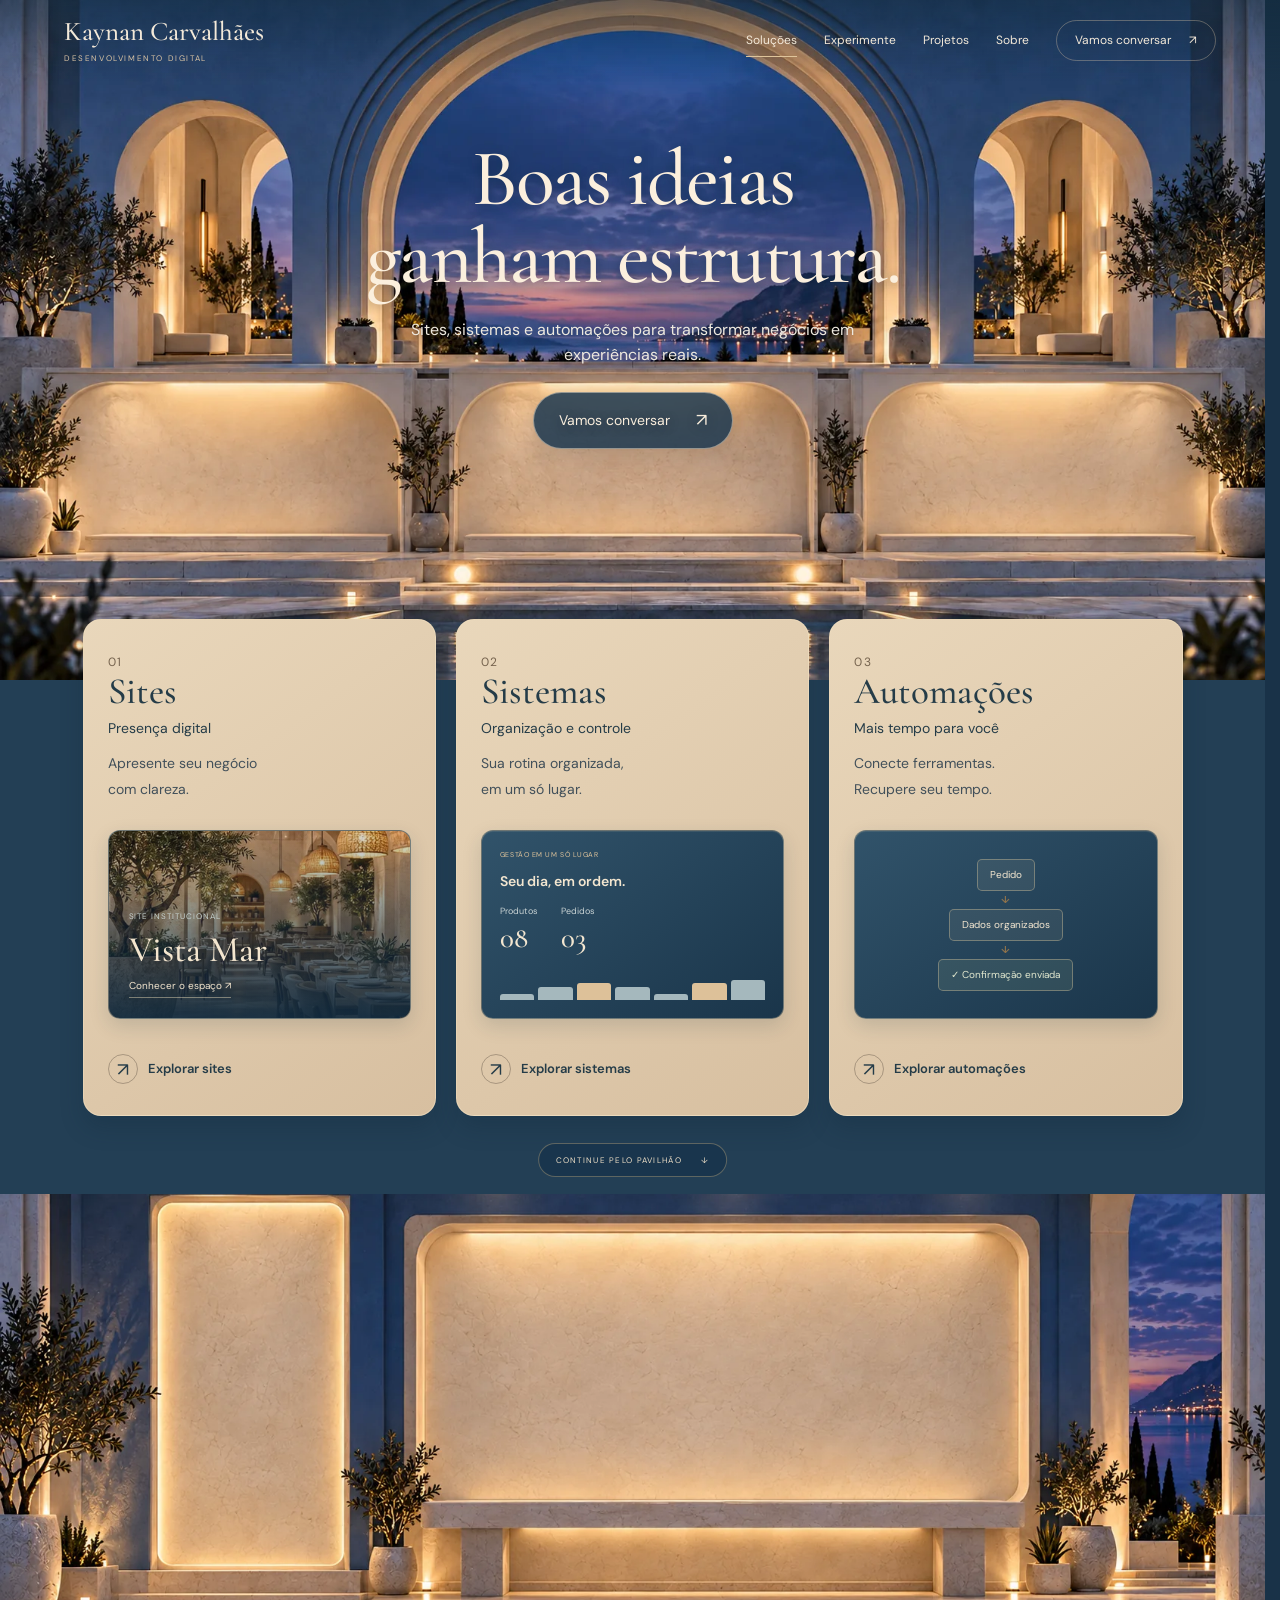
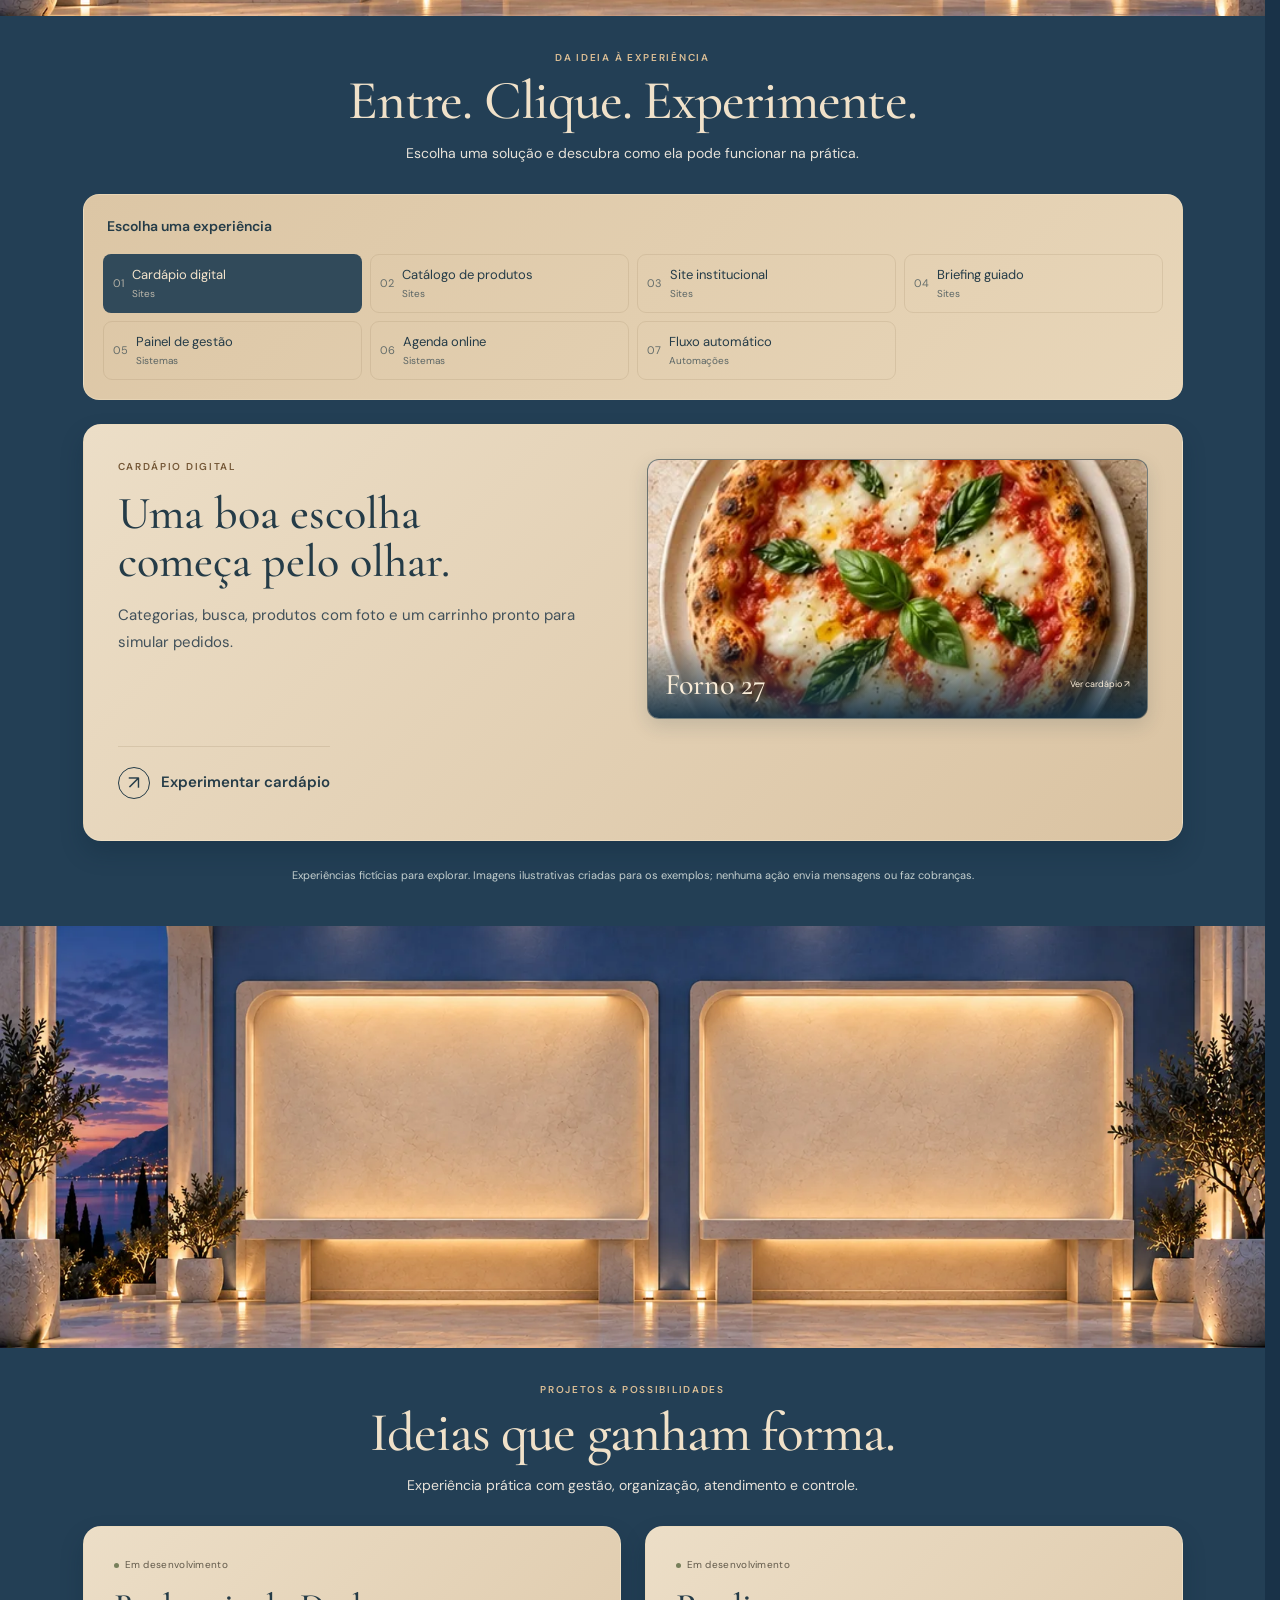
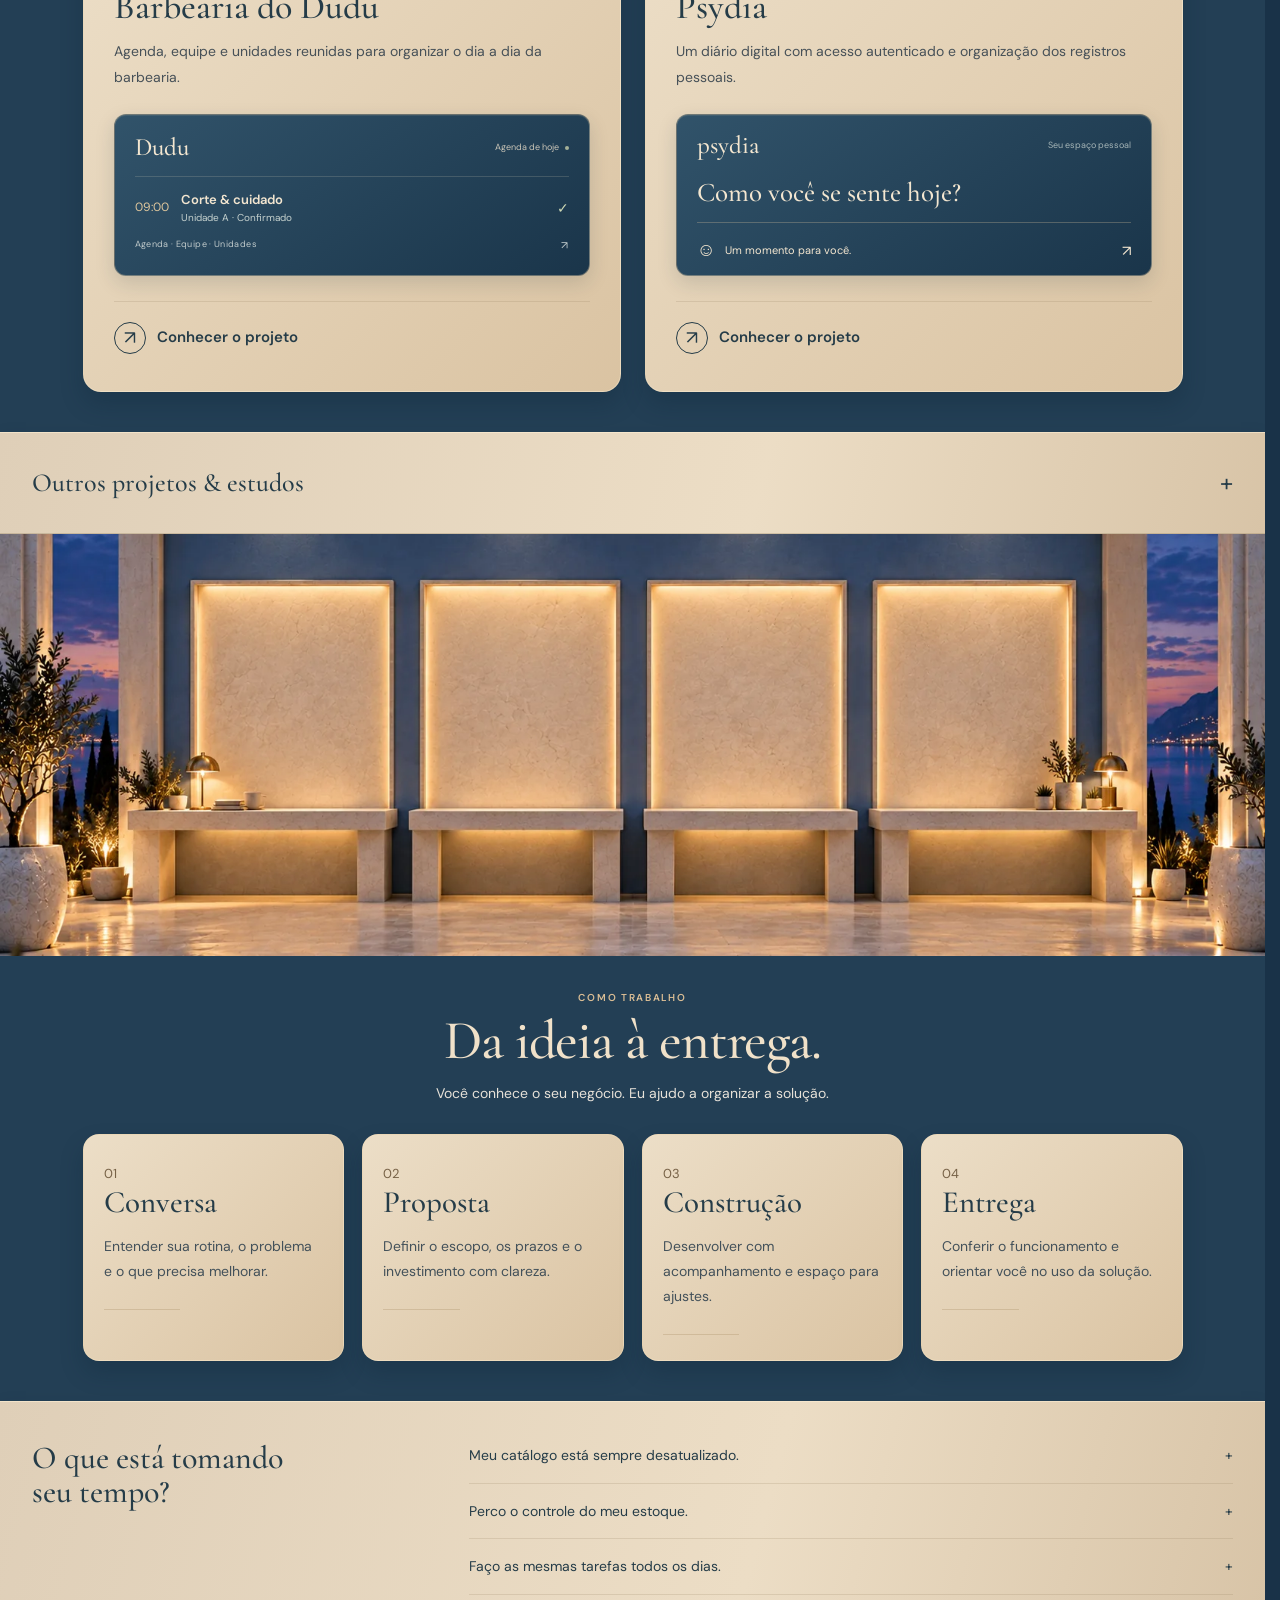
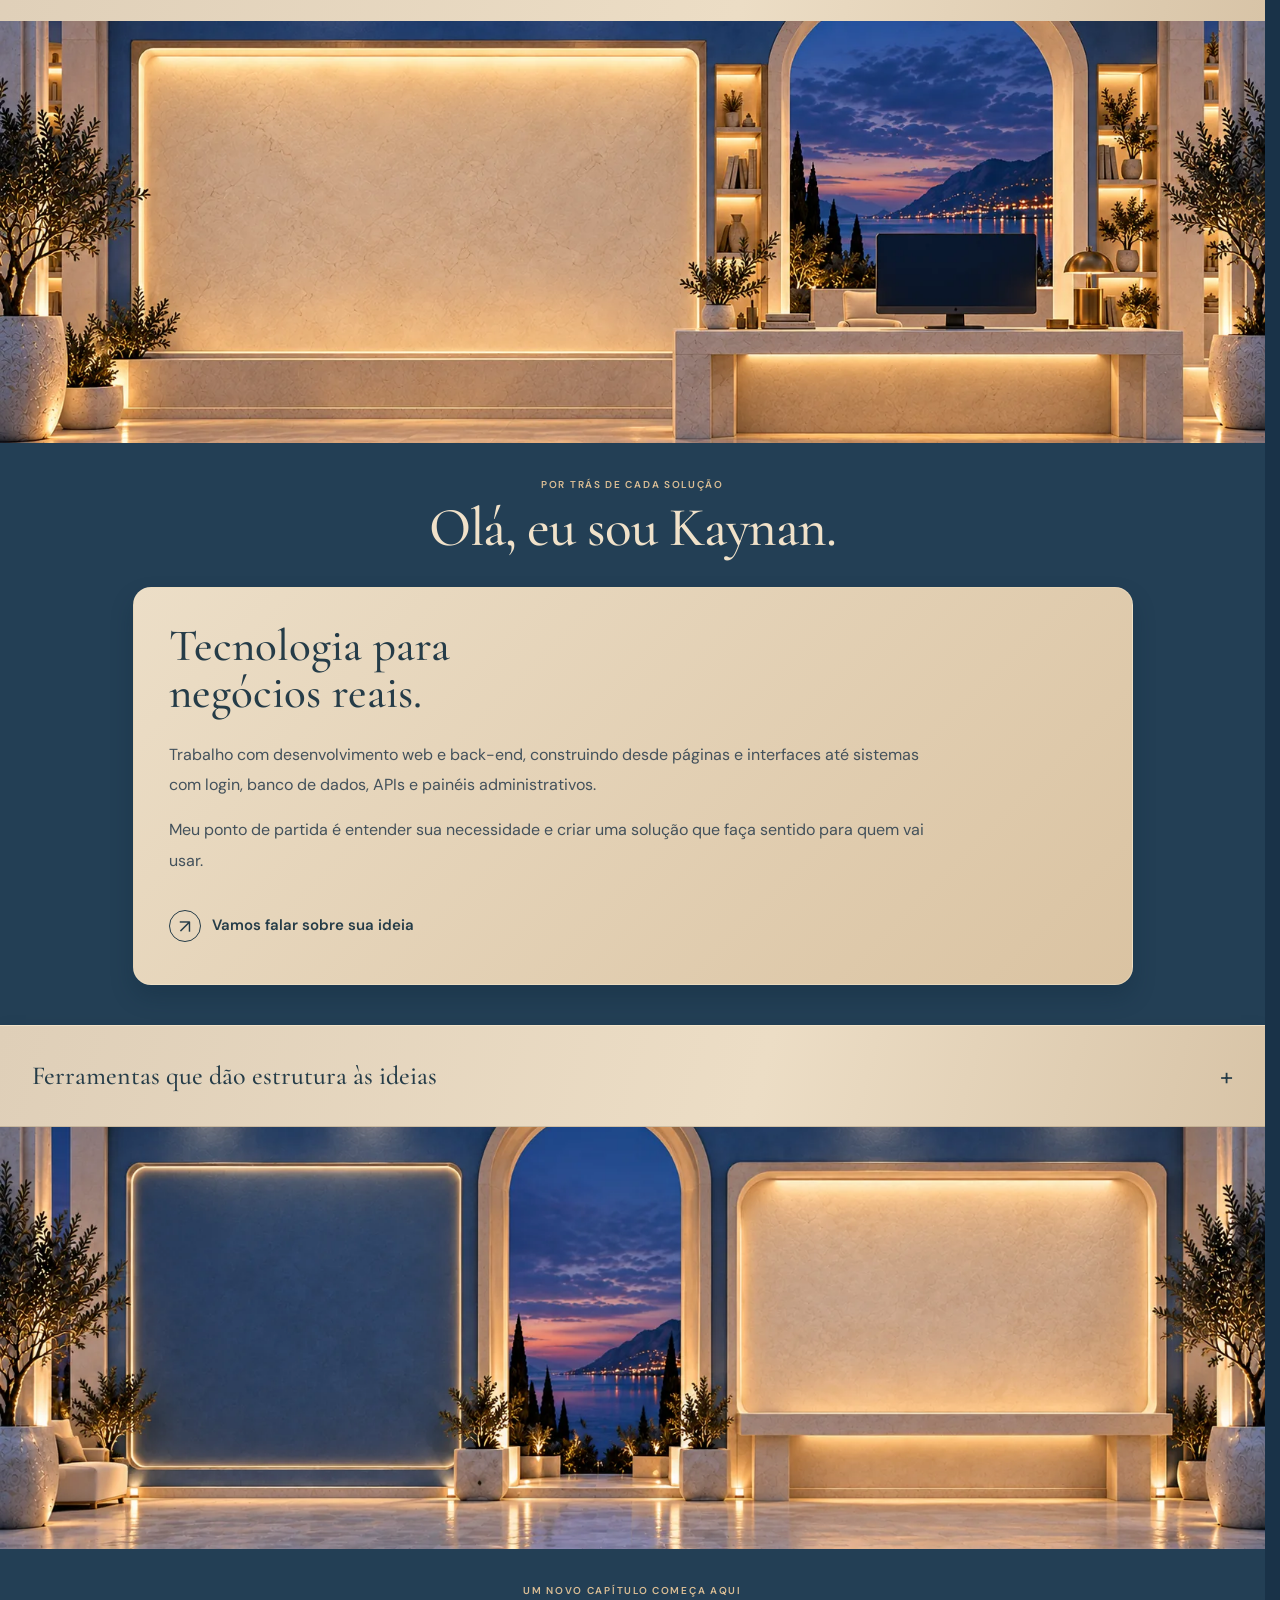
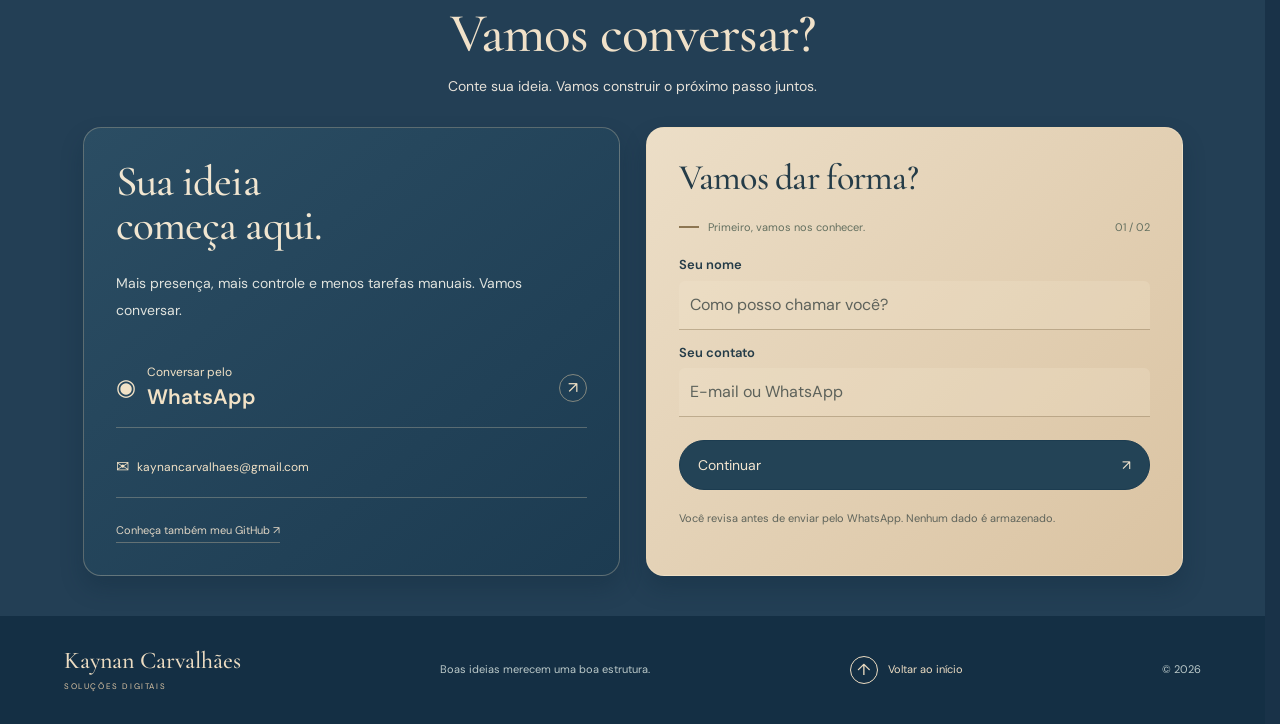
==== commit 5902a1ea: "Atualiza portfólio com pavilhão arquitetônico e demonstrações unificadas Publica a revisão 4 aprovad" ====
--- a/index.html
+++ b/index.html
@@ -1,802 +1,91 @@
-<!DOCTYPE html>
-<html lang="pt-BR">
-<head>
-  <meta charset="UTF-8" />
-  <meta name="viewport" content="width=device-width, initial-scale=1.0" />
-  <meta name="theme-color" content="#082B58" />
-  <meta
-    name="description"
-    content="Kaynan Carvalhães — sites, sistemas e automações para negócios locais."
-  />
-  <title>Kaynan Carvalhães | Soluções digitais para negócios</title>
-
-  <link rel="preconnect" href="https://fonts.googleapis.com">
-  <link rel="preconnect" href="https://fonts.gstatic.com" crossorigin>
-  <link href="https://fonts.googleapis.com/css2?family=DM+Sans:wght@400;500;600;700&family=Playfair+Display:wght@500;600&display=swap" rel="stylesheet">
-
-  <link rel="stylesheet" href="style.css" />
-</head>
-
-<body>
-  <header class="site-header" id="topo">
-    <div class="container nav">
-      <a class="brand" href="#inicio" aria-label="Kaynan Carvalhães">
-        <span class="brand-symbol">KC</span>
-        <span class="brand-name">
-          Kaynan
-          <small>Carvalhães</small>
-        </span>
-      </a>
-
-      <button class="menu-button" aria-label="Abrir menu" aria-expanded="false">
-        <span></span>
-        <span></span>
-      </button>
-
-      <nav class="nav-links" aria-label="Navegação principal">
-        <a href="#servicos">Serviços</a>
-        <a href="#demos">Exemplos</a>
-        <a href="#projetos">Projetos</a>
-        <a href="#processo">Como trabalho</a>
-        <a href="#sobre">Sobre</a>
-        <a class="nav-contact" href="#contato">Falar comigo</a>
-      </nav>
-    </div>
-  </header>
-
-  <main>
-    <section class="hero" id="inicio">
-      <div class="hero-glow hero-glow-one"></div>
-      <div class="hero-glow hero-glow-two"></div>
-
-      <div class="container hero-grid">
-        <div class="hero-copy reveal">
-          <span class="eyebrow">DESENVOLVIMENTO PARA NEGÓCIOS REAIS</span>
-
-          <h1>
-            Tecnologia que deixa
-            <em>seu negócio mais profissional.</em>
-          </h1>
-
-          <p class="hero-description">
-            Crio sites, sistemas e automações para comerciantes e pequenos negócios
-            que querem vender melhor, organizar processos e deixar de depender de
-            planilhas, papel e tarefas manuais.
-          </p>
-
-          <div class="hero-actions">
-            <a class="button button-gold" href="#contato">
-              Quero conversar sobre meu projeto
-              <span>↗</span>
-            </a>
-
-            <a class="button button-ghost" href="#projetos">
-              Ver projetos
-            </a>
-          </div>
-
-          <div class="hero-points">
-            <div>
-              <strong>Sites profissionais</strong>
-              <span>para apresentar e vender melhor</span>
-            </div>
-            <div>
-              <strong>Sistemas sob medida</strong>
-              <span>para organizar sua operação</span>
-            </div>
-            <div>
-              <strong>Automações</strong>
-              <span>para reduzir trabalho repetitivo</span>
-            </div>
-          </div>
-        </div>
-
-        <div class="brand-showcase reveal">
-          <div class="logo-frame">
-            <img
-              src="assets/logo-kaynan.png"
-              alt="Logo Kaynan Carvalhães"
-              class="main-logo"
-            />
-
-            <div class="brand-stamp">
-              <span class="stamp-dot"></span>
-              Soluções digitais sob medida
-            </div>
-          </div>
-
-          <div class="floating-note note-one">
-            <span>01</span>
-            <strong>Design</strong>
-            <small>claro e profissional</small>
-          </div>
-
-          <div class="floating-note note-two">
-            <span>02</span>
-            <strong>Estrutura</strong>
-            <small>pensada para crescer</small>
-          </div>
-        </div>
-      </div>
-
-      <div class="container client-line">
-        <span>Para negócios que precisam de</span>
-        <div>
-          <strong>presença digital</strong>
-          <i></i>
-          <strong>organização</strong>
-          <i></i>
-          <strong>automação</strong>
-          <i></i>
-          <strong>controle</strong>
-        </div>
-      </div>
-    </section>
-
-    <section class="section intro-section">
-      <div class="container intro-grid">
-        <div class="intro-label reveal">
-          <span class="section-number">01</span>
-          <span>O que eu resolvo</span>
-        </div>
-
-        <div class="intro-copy reveal">
-          <p>
-            Não começo pensando em tecnologia.
-            <strong>Começo pensando no problema do seu negócio.</strong>
-          </p>
-
-          <p>
-            Se você precisa mostrar melhor seus produtos, controlar estoque,
-            centralizar informações ou reduzir tarefas manuais, eu transformo isso
-            em uma solução simples de usar e fácil de entender.
-          </p>
-        </div>
-      </div>
-    </section>
-
-    <section class="section services-section" id="servicos">
-      <div class="container">
-        <div class="section-header reveal">
-          <div>
-            <span class="section-kicker">SERVIÇOS</span>
-            <h2>O que eu posso construir para você.</h2>
-          </div>
-
-          <p>
-            Soluções pensadas para funcionar no seu dia a dia,
-            sem complicação técnica desnecessária.
-          </p>
-        </div>
-
-        <div class="services-grid">
-          <article class="service-card reveal">
-            <div class="service-top">
-              <span class="service-index">01</span>
-              <span class="service-icon">↗</span>
-            </div>
-
-            <h3>Sites e presença digital</h3>
-
-            <p>
-              Sites institucionais, páginas de serviço e catálogos digitais
-              com uma aparência profissional em celular, tablet e computador.
-            </p>
-
-            <ul>
-              <li>Site institucional</li>
-              <li>Catálogo de produtos</li>
-              <li>Landing pages</li>
-              <li>Contato e orçamento</li>
-            </ul>
-          </article>
-
-          <article class="service-card service-card-featured reveal">
-            <div class="service-top">
-              <span class="service-index">02</span>
-              <span class="service-icon">◆</span>
-            </div>
-
-            <h3>Sistemas para sua operação</h3>
-
-            <p>
-              Quando planilhas e mensagens começam a virar bagunça,
-              um sistema simples pode organizar tudo em um só lugar.
-            </p>
-
-            <ul>
-              <li>Controle de estoque</li>
-              <li>Cadastro de clientes</li>
-              <li>Pedidos e históricos</li>
-              <li>Painel administrativo</li>
-            </ul>
-          </article>
-
-          <article class="service-card reveal">
-            <div class="service-top">
-              <span class="service-index">03</span>
-              <span class="service-icon">⌁</span>
-            </div>
-
-            <h3>Automações e integrações</h3>
-
-            <p>
-              Conecto informações e automatizo tarefas repetitivas
-              para você ganhar tempo e reduzir trabalho manual.
-            </p>
-
-            <ul>
-              <li>Integrações entre sistemas</li>
-              <li>Relatórios automáticos</li>
-              <li>Organização de dados</li>
-              <li>Fluxos personalizados</li>
-            </ul>
-          </article>
-        </div>
-      </div>
-    </section>
-
-
-
-    <section class="section demos-section" id="demos">
-      <div class="container">
-        <div class="section-header demos-heading reveal">
-          <div>
-            <span class="section-kicker">EXEMPLOS INTERATIVOS</span>
-            <h2>Escolha um tipo de solução e veja funcionando.</h2>
-          </div>
-
-          <p>
-            Demonstrações fictícias construídas para mostrar como um projeto pode
-            funcionar de verdade. Abra, clique, filtre, simule e navegue.
-          </p>
-        </div>
-
-        <div class="demo-slider-wrap reveal">
-          <button class="demo-arrow demo-arrow-left" type="button" aria-label="Voltar exemplos">←</button>
-
-          <div class="demo-slider" id="demoSlider" tabindex="0">
-
-            <article class="demo-card">
-              <div class="demo-preview demo-preview-menu">
-                <div class="preview-browser-bar">
-                  <span></span><span></span><span></span>
-                  <small>forno27.com.br</small>
-                </div>
-                <div class="menu-demo-mini">
-                  <div class="menu-demo-head">
-                    <div><small>CATÁLOGO PARA RESTAURANTE</small><strong>Forno 27</strong></div>
-                    <span>Menu</span>
-                  </div>
-                  <div class="menu-demo-chips"><span>Pizzas</span><span>Bebidas</span><span>Doces</span></div>
-                  <div class="menu-demo-products">
-                    <div><i class="food-thumb food-one"></i><b>Margherita</b><small>R$ 42</small></div>
-                    <div><i class="food-thumb food-two"></i><b>Calabresa</b><small>R$ 45</small></div>
-                  </div>
-                </div>
-              </div>
-
-              <div class="demo-card-body">
-                <div>
-                  <span class="demo-type">CATÁLOGO • CARDÁPIO</span>
-                  <h3>Cardápio Digital</h3>
-                  <p>Categorias, busca, carrinho e simulação de pedido.</p>
-                </div>
-                <a class="demo-open" href="demos/index.html?demo=menu">
-                  Abrir demonstração <span>↗</span>
-                </a>
-              </div>
-            </article>
-
-            <article class="demo-card">
-              <div class="demo-preview demo-preview-catalog">
-                <div class="preview-browser-bar">
-                  <span></span><span></span><span></span>
-                  <small>maison12.com.br</small>
-                </div>
-                <div class="catalog-demo-mini">
-                  <div class="catalog-mini-nav"><b>MAISON 12</b><span>Novidades</span><span>Coleção</span></div>
-                  <div class="catalog-mini-title"><small>CATÁLOGO ONLINE</small><strong>Essenciais</strong></div>
-                  <div class="catalog-mini-grid catalog-mini-grid-real">
-                    <div><img src="demos/assets/camisa-linho.svg" alt="Camisa Linho"><span>Camisa Linho</span></div>
-                    <div><img src="demos/assets/bolsa-urbana.svg" alt="Bolsa Urbana"><span>Bolsa Urbana</span></div>
-                    <div><img src="demos/assets/blazer-areia.svg" alt="Blazer Areia"><span>Blazer Areia</span></div>
-                  </div>
-                </div>
-              </div>
-
-              <div class="demo-card-body">
-                <div>
-                  <span class="demo-type">CATÁLOGO • VAREJO</span>
-                  <h3>Loja e Catálogo</h3>
-                  <p>Busca, filtros, produtos e carrinho funcional.</p>
-                </div>
-                <a class="demo-open" href="demos/index.html?demo=catalog">
-                  Abrir demonstração <span>↗</span>
-                </a>
-              </div>
-            </article>
-
-            <article class="demo-card">
-              <div class="demo-preview demo-preview-service">
-                <div class="preview-browser-bar">
-                  <span></span><span></span><span></span>
-                  <small>macedoeletrica.com.br</small>
-                </div>
-                <div class="service-demo-mini">
-                  <div>
-                    <small>SITE INSTITUCIONAL</small>
-                    <strong>Presença digital que gera confiança.</strong>
-                    <button type="button">Pedir orçamento</button>
-                  </div>
-                  <div class="service-mini-badge"><span>24h</span><small>Atendimento</small></div>
-                </div>
-              </div>
-
-              <div class="demo-card-body">
-                <div>
-                  <span class="demo-type">SITE • PRESENÇA DIGITAL</span>
-                  <h3>Site Institucional</h3>
-                  <p>Serviços, provas de confiança, FAQ e contato.</p>
-                </div>
-                <a class="demo-open" href="demos/index.html?demo=institutional">
-                  Abrir demonstração <span>↗</span>
-                </a>
-              </div>
-            </article>
-
-            <article class="demo-card">
-              <div class="demo-preview demo-preview-quote">
-                <div class="preview-browser-bar">
-                  <span></span><span></span><span></span>
-                  <small>orcamento.constrular.com</small>
-                </div>
-                <div class="quote-mini">
-                  <small>ORÇAMENTO ONLINE</small>
-                  <strong>Conte o que você precisa.</strong>
-                  <div class="quote-mini-options"><span>Reforma</span><span>Pintura</span><span>Elétrica</span></div>
-                  <div class="quote-mini-bar"><i></i></div>
-                  <button type="button">Continuar</button>
-                </div>
-              </div>
-
-              <div class="demo-card-body">
-                <div>
-                  <span class="demo-type">ORÇAMENTO • LEADS</span>
-                  <h3>Orçamento Guiado</h3>
-                  <p>Formulário em etapas com cálculo e qualificação do lead.</p>
-                </div>
-                <a class="demo-open" href="demos/index.html?demo=quote">
-                  Abrir demonstração <span>↗</span>
-                </a>
-              </div>
-            </article>
-
-            <article class="demo-card">
-              <div class="demo-preview demo-preview-admin">
-                <div class="preview-browser-bar">
-                  <span></span><span></span><span></span>
-                  <small>painel.negocio.local</small>
-                </div>
-                <div class="admin-demo-mini">
-                  <aside><b>K.</b><i></i><i></i><i></i></aside>
-                  <div class="admin-mini-main">
-                    <small>SISTEMA INTERNO</small><strong>Operação</strong>
-                    <div class="admin-mini-stats">
-                      <div><span>Produtos</span><b>128</b></div>
-                      <div><span>Pedidos</span><b>14</b></div>
-                    </div>
-                    <div class="admin-mini-row"><i></i><span></span><button type="button">Abrir</button></div>
-                  </div>
-                </div>
-              </div>
-
-              <div class="demo-card-body">
-                <div>
-                  <span class="demo-type">ESTOQUE • CLIENTES • PEDIDOS</span>
-                  <h3>Sistema Interno</h3>
-                  <p>Dashboard, produtos, clientes e pedidos navegáveis.</p>
-                </div>
-                <a class="demo-open" href="demos/index.html?demo=admin">
-                  Abrir demonstração <span>↗</span>
-                </a>
-              </div>
-            </article>
-
-            <article class="demo-card">
-              <div class="demo-preview demo-preview-agenda">
-                <div class="preview-browser-bar">
-                  <span></span><span></span><span></span>
-                  <small>agenda.estudioaurora.com</small>
-                </div>
-                <div class="agenda-mini">
-                  <div><small>AGENDA ONLINE</small><strong>Escolha um horário</strong></div>
-                  <div class="agenda-mini-days"><span>SEG<br><b>14</b></span><span>TER<br><b>15</b></span><span>QUA<br><b>16</b></span></div>
-                  <div class="agenda-mini-times"><span>09:00</span><span>10:30</span><span>14:00</span></div>
-                </div>
-              </div>
-
-              <div class="demo-card-body">
-                <div>
-                  <span class="demo-type">AGENDA • ATENDIMENTO</span>
-                  <h3>Agendamento Online</h3>
-                  <p>Profissional, data, horário e confirmação de atendimento.</p>
-                </div>
-                <a class="demo-open" href="demos/index.html?demo=agenda">
-                  Abrir demonstração <span>↗</span>
-                </a>
-              </div>
-            </article>
-
-            <article class="demo-card">
-              <div class="demo-preview demo-preview-automation">
-                <div class="preview-browser-bar">
-                  <span></span><span></span><span></span>
-                  <small>automacoes.negocio.local</small>
-                </div>
-                <div class="automation-mini">
-                  <small>AUTOMAÇÕES</small>
-                  <strong>Fluxos trabalhando por você.</strong>
-                  <div class="automation-flow"><span>Pedido</span><i>→</i><span>Planilha</span><i>→</i><span>Relatório</span></div>
-                  <div class="automation-status"><i></i> 3 automações ativas</div>
-                </div>
-              </div>
-
-              <div class="demo-card-body">
-                <div>
-                  <span class="demo-type">AUTOMAÇÃO • INTEGRAÇÕES</span>
-                  <h3>Central de Automações</h3>
-                  <p>Fluxos, relatórios, logs e ações automatizadas.</p>
-                </div>
-                <a class="demo-open" href="demos/index.html?demo=automation">
-                  Abrir demonstração <span>↗</span>
-                </a>
-              </div>
-            </article>
-
-          </div>
-
-          <button class="demo-arrow demo-arrow-right" type="button" aria-label="Próximos exemplos">→</button>
-        </div>
-
-        <div class="demo-slider-footer reveal">
-          <span><i></i> Arraste para o lado ou use as setas</span>
-          <strong>Todos são projetos conceito — não representam clientes reais.</strong>
-        </div>
-      </div>
-    </section>
-
-    <section class="section problems-section">
-      <div class="container problems-grid">
-        <div class="problem-heading reveal">
-          <span class="section-kicker section-kicker-light">NA PRÁTICA</span>
-          <h2>Alguns problemas que eu posso tirar da sua rotina.</h2>
-        </div>
-
-        <div class="problem-list">
-          <article class="problem-item reveal">
-            <span>01</span>
-            <div>
-              <h3>“Meu catálogo está sempre desatualizado.”</h3>
-              <p>
-                Crio uma área administrativa para você atualizar produtos,
-                preços e informações sem mexer no código do site.
-              </p>
-            </div>
-          </article>
-
-          <article class="problem-item reveal">
-            <span>02</span>
-            <div>
-              <h3>“Perco o controle do meu estoque.”</h3>
-              <p>
-                Um sistema pode centralizar entradas, saídas, produtos e
-                disponibilidade em uma única tela.
-              </p>
-            </div>
-          </article>
-
-          <article class="problem-item reveal">
-            <span>03</span>
-            <div>
-              <h3>“Tenho informação espalhada por todo lugar.”</h3>
-              <p>
-                Organizo dados, clientes, registros e históricos para que
-                sua operação fique mais simples de acompanhar.
-              </p>
-            </div>
-          </article>
-
-          <article class="problem-item reveal">
-            <span>04</span>
-            <div>
-              <h3>“Faço a mesma tarefa várias vezes por dia.”</h3>
-              <p>
-                Analiso o fluxo e automatizo o que fizer sentido,
-                sem transformar uma tarefa simples em um sistema complicado.
-              </p>
-            </div>
-          </article>
-        </div>
-      </div>
-    </section>
-
-    <section class="section projects-section" id="projetos">
-      <div class="container">
-        <div class="section-header projects-header reveal">
-          <div>
-            <span class="section-kicker">PROJETOS</span>
-            <h2>Experiência prática construindo soluções completas.</h2>
-          </div>
-
-          <p>
-            Projetos desenvolvidos para resolver problemas de gestão,
-            organização, atendimento e controle.
-          </p>
-        </div>
-
-        <div class="projects-grid">
-          <article class="project-card project-large reveal">
-            <div class="project-visual store-visual">
-              <div class="store-window">
-                <div class="store-nav">
-                  <b>Catálogo</b>
-                  <span>Produtos</span>
-                  <span>Pedidos</span>
-                  <span>Estoque</span>
-                </div>
-
-                <div class="store-content">
-                  <div>
-                    <small>PAINEL DE GESTÃO</small>
-                    <strong>Produtos e estoque em um só lugar.</strong>
-                  </div>
-
-                  <div class="store-stats">
-                    <div>
-                      <span>Produtos</span>
-                      <b>42</b>
-                    </div>
-                    <div>
-                      <span>Pedidos</span>
-                      <b>12</b>
-                    </div>
-                  </div>
-                </div>
-              </div>
-            </div>
-
-            <div class="project-content">
-              <div class="project-category">COMÉRCIO • GESTÃO</div>
-
-              <h3>Loja com catálogo e controle de estoque</h3>
-
-              <p>
-                Estrutura para o comerciante cadastrar produtos, imagens e preços,
-                acompanhar estoque e manter o catálogo atualizado sem precisar
-                alterar o código do site.
-              </p>
-
-              <div class="tags">
-                <span>Catálogo</span>
-                <span>Estoque</span>
-                <span>Painel admin</span>
-                <span>PostgreSQL</span>
-              </div>
-            </div>
-          </article>
-
-          <article class="project-card reveal">
-            <div class="project-visual finance-visual">
-              <div class="finance-card">
-                <small>Meta financeira</small>
-                <strong>R$ 25.000</strong>
-                <div class="progress">
-                  <span></span>
-                </div>
-                <p>Acompanhamento de aportes e evolução.</p>
-              </div>
-            </div>
-
-            <div class="project-content">
-              <div class="project-category">FINANÇAS • DASHBOARD</div>
-              <h3>Aplicativo de aportes e metas</h3>
-              <p>
-                Interface para acompanhar evolução financeira com foco em clareza,
-                organização e uso em tablet e computador.
-              </p>
-            </div>
-          </article>
-
-          <article class="project-card reveal">
-            <div class="project-visual patient-visual">
-              <div class="patient-profile">
-                <div class="patient-avatar">P</div>
-                <div>
-                  <strong>Área segura</strong>
-                  <span>Cadastro • histórico • acesso</span>
-                </div>
-              </div>
-
-              <div class="patient-lines">
-                <span></span>
-                <span></span>
-                <span></span>
-              </div>
-            </div>
-
-            <div class="project-content">
-              <div class="project-category">GESTÃO • AUTENTICAÇÃO</div>
-              <h3>Sistema de gestão de pacientes</h3>
-              <p>
-                Estrutura com cadastro, login, autenticação e organização de
-                informações para registros e históricos.
-              </p>
-            </div>
-          </article>
-
-          <article class="project-card project-wide reveal">
-            <div class="project-content">
-              <div class="project-category">BACK-END • SEGURANÇA</div>
-              <h3>Sistema bancário de estudo</h3>
-              <p>
-                Projeto com autenticação, regras de negócio, banco de dados e APIs.
-                Esse tipo de estrutura é a base técnica usada para construir sistemas
-                completos e organizados.
-              </p>
-
-              <div class="tags">
-                <span>Java</span>
-                <span>Spring Boot</span>
-                <span>Security</span>
-                <span>PostgreSQL</span>
-              </div>
-            </div>
-
-            <div class="api-box">
-              <span>POST /auth/login</span>
-              <span>GET /account</span>
-              <span>POST /transactions</span>
-              <strong>200 OK</strong>
-            </div>
-          </article>
-        </div>
-      </div>
-    </section>
-
-    <section class="section process-section" id="processo">
-      <div class="container">
-        <div class="section-header reveal">
-          <div>
-            <span class="section-kicker">PROCESSO</span>
-            <h2>Você explica o problema. Eu organizo a solução.</h2>
-          </div>
-        </div>
-
-        <div class="process-grid">
-          <article class="process-card reveal">
-            <span>01</span>
-            <h3>Entender</h3>
-            <p>
-              Primeiro eu entendo como você trabalha hoje e qual problema
-              está realmente atrapalhando.
-            </p>
-          </article>
-
-          <article class="process-card reveal">
-            <span>02</span>
-            <h3>Planejar</h3>
-            <p>
-              Organizo as funções e prioridades antes de transformar tudo em código.
-            </p>
-          </article>
-
-          <article class="process-card reveal">
-            <span>03</span>
-            <h3>Construir</h3>
-            <p>
-              Desenvolvo a solução pensando em uso real, manutenção e crescimento.
-            </p>
-          </article>
-
-          <article class="process-card reveal">
-            <span>04</span>
-            <h3>Entregar</h3>
-            <p>
-              Você recebe algo que entende, consegue usar e que resolve
-              o problema para o qual foi criado.
-            </p>
-          </article>
-        </div>
-      </div>
-    </section>
-
-    <section class="section about-section" id="sobre">
-      <div class="container about-grid">
-        <div class="about-identity reveal">
-          <div class="mini-logo">
-            <img src="assets/logo-kaynan.png" alt="" />
-          </div>
-
-          <div class="identity-text">
-            <span>DESENVOLVEDOR</span>
-            <strong>Kaynan Carvalhães</strong>
-          </div>
-        </div>
-
-        <div class="about-copy reveal">
-          <span class="section-kicker">SOBRE</span>
-          <h2>Desenvolvimento com foco no que realmente precisa funcionar.</h2>
-
-          <p>
-            Trabalho com desenvolvimento web e back-end, construindo desde
-            páginas e interfaces até sistemas completos com login,
-            banco de dados, APIs e painéis administrativos.
-          </p>
-
-          <p>
-            Meu foco é transformar uma necessidade real em uma solução
-            que faça sentido para quem vai usar — sem complicar
-            o que pode ser simples.
-          </p>
-
-          <div class="tech-list">
-            <div>
-              <strong>Interfaces</strong>
-              <span>HTML • CSS • JavaScript • TypeScript • Angular</span>
-            </div>
-
-            <div>
-              <strong>Sistemas</strong>
-              <span>Java • Spring Boot • C# • .NET • APIs REST</span>
-            </div>
-
-            <div>
-              <strong>Dados</strong>
-              <span>PostgreSQL • SQL • Git • Deploy</span>
-            </div>
-          </div>
-        </div>
-      </div>
-    </section>
-
-    <section class="contact-section" id="contato">
-      <div class="container contact-card reveal">
-        <div class="contact-copy">
-          <span class="section-kicker section-kicker-light">VAMOS CONVERSAR</span>
-
-          <h2>
-            Tem algo no seu negócio
-            <em>que poderia funcionar melhor?</em>
-          </h2>
-
-          <p>
-            Me explique o problema. Eu te ajudo a entender
-            que tipo de solução faz sentido construir.
-          </p>
-        </div>
-
-        <div class="contact-buttons" id="contactButtons"></div>
-      </div>
-    </section>
-  </main>
-
-  <footer>
-    <div class="container footer-inner">
-      <a class="brand footer-brand" href="#topo">
-        <span class="brand-symbol">KC</span>
-        <span class="brand-name">
-          Kaynan
-          <small>Carvalhães</small>
-        </span>
-      </a>
-
-      <p>Sites, sistemas e automações para negócios que querem trabalhar melhor.</p>
-
-      <span>© <span id="year"></span></span>
-    </div>
-  </footer>
-
-  <script src="script.js"></script>
-</body>
-</html>
+<!DOCTYPE html>
+
+<html lang="pt-BR">
+<head>
+<meta charset="utf-8"/>
+<meta content="width=device-width,initial-scale=1" name="viewport"/>
+<meta content="#203d62" name="theme-color"/>
+<meta content="Sites, sistemas e automações para negócios reais. Conheça o trabalho de Kaynan Carvalhães e experimente demonstrações interativas." name="description"/>
+<title>Kaynan Carvalhães — Um espaço para boas ideias.</title>
+<link as="font" crossorigin="" href="assets/serif.woff" rel="preload" type="font/ttf"/>
+<link as="image" fetchpriority="high" href="assets/01-entrada-1200.webp" imagesizes="100vw" imagesrcset="assets/01-entrada-800.webp 800w, assets/01-entrada-1200.webp 1200w, assets/01-entrada.webp 1672w" rel="preload"/>
+<link href="style.db6a2a9e3514.css" rel="stylesheet"/>
+<script defer="" src="script.cfbde6c0b0eb.js"></script>
+</head>
+<body id="inicio">
+<a class="skip" href="#conteudo">Pular para o conteúdo</a>
+<header class="navigation">
+<a aria-label="Kaynan Carvalhães, início" class="brand name-only" href="#inicio"><span>Kaynan Carvalhães<small>DESENVOLVIMENTO DIGITAL</small></span></a>
+<button aria-controls="menu" aria-expanded="false" aria-label="Abrir menu" class="menu-toggle" type="button"><span></span><span></span></button>
+<nav aria-label="Navegação principal" id="menu">
+<a href="#solucoes">Soluções</a><a href="#demonstracoes">Experimente</a><a href="#projetos">Projetos</a><a href="#sobre">Sobre</a><a class="nav-contact" href="#contato">Vamos conversar <span aria-hidden="true">↗</span></a>
+</nav><div aria-hidden="true" class="scroll-progress"></div>
+</header>
+<main id="conteudo">
+<section aria-labelledby="entrada-titulo" class="scene entrance" data-environment="01-entrada" id="solucoes"><div class="scene-view entry-view"><picture aria-hidden="true" class="scene-art"><img alt="" decoding="async" fetchpriority="high" height="941" loading="eager" sizes="(min-width: 1920px) 1920px, 100vw" src="assets/01-entrada-1200.webp" srcset="assets/01-entrada-800.webp 800w, assets/01-entrada-1200.webp 1200w, assets/01-entrada.webp 1672w" width="1672"/></picture>
+<div class="entry-title">
+<p class="eyebrow">DESENVOLVIMENTO PARA NEGÓCIOS REAIS</p>
+<h1 id="entrada-titulo">Boas ideias<br/>ganham estrutura.</h1>
+<p>Sites, sistemas e automações para transformar negócios em experiências reais.</p>
+<a class="entry-cta" href="#contato">Vamos conversar<span aria-hidden="true">↗</span></a></div>
+<div class="hero-bays">
+<article class="hero-bay"><div class="bay-copy"><span class="index">01</span><h2>Sites</h2><p class="bay-subtitle">Presença digital</p><p class="bay-description">Apresente seu negócio<br/>com clareza.</p></div>
+<button aria-label="Experimentar um site institucional" class="artifact laptop restaurant-screen pavilion-surface" data-demo="institutional"><span class="restaurant-art"><small>SITE INSTITUCIONAL</small><strong>Vista Mar</strong><span class="mini-button">Conhecer o espaço ↗</span></span></button>
+<a class="portal-link" data-filter-link="sites" href="#demonstracoes"><span aria-hidden="true" class="round-arrow">↗</span>Explorar sites</a></article>
+<article class="hero-bay"><div class="bay-copy"><span class="index">02</span><h2>Sistemas</h2><p class="bay-subtitle">Organização e controle</p><p class="bay-description">Sua rotina organizada,<br/>em um só lugar.</p></div>
+<button aria-label="Experimentar um sistema de gestão" class="artifact laptop dashboard-screen pavilion-surface" data-demo="admin"><span class="mini-dashboard"><span class="screen-caption">GESTÃO EM UM SÓ LUGAR</span><strong>Seu dia, em ordem.</strong><span class="mini-kpis"><span>Produtos<b>08</b></span><span>Pedidos<b>03</b></span></span><span aria-hidden="true" class="mini-bars"><i></i><i></i><i></i><i></i><i></i><i></i><i></i></span></span></button>
+<a class="portal-link" data-filter-link="sistemas" href="#demonstracoes"><span aria-hidden="true" class="round-arrow">↗</span>Explorar sistemas</a></article>
+<article class="hero-bay"><div class="bay-copy"><span class="index">03</span><h2>Automações</h2><p class="bay-subtitle">Mais tempo para você</p><p class="bay-description">Conecte ferramentas.<br/>Recupere seu tempo.</p></div>
+<button aria-label="Experimentar um fluxo de automação" class="artifact glass-flow pavilion-surface" data-demo="automation"><span class="glass-nodes"><span>Pedido</span><b aria-hidden="true">↓</b><span>Dados organizados</span><b aria-hidden="true">↓</b><span class="glass-done">✓ Confirmação enviada</span></span></button>
+<a class="portal-link" data-filter-link="automacoes" href="#demonstracoes"><span aria-hidden="true" class="round-arrow">↗</span>Explorar automações</a></article>
+</div>
+<a class="entry-scroll" href="#demonstracoes">CONTINUE PELO PAVILHÃO <span aria-hidden="true">↓</span></a>
+<div aria-hidden="true" class="scene-water"></div></div></section>
+<section aria-labelledby="demo-title" class="scene wing demo-wing" data-environment="02-galeria" id="demonstracoes"><div class="scene-view gallery-view"><picture aria-hidden="true" class="scene-art"><img alt="" decoding="async" height="941" loading="lazy" sizes="(min-width: 1920px) 1920px, 100vw" src="assets/02-galeria-1200.webp" srcset="assets/02-galeria-800.webp 800w, assets/02-galeria-1200.webp 1200w, assets/02-galeria.webp 1672w" width="1672"/></picture>
+<div class="section-heading reveal"><p class="eyebrow">DA IDEIA À EXPERIÊNCIA</p><h2 id="demo-title">Entre. Clique. Experimente.</h2><p>Escolha uma solução e descubra como ela pode funcionar na prática.</p></div>
+<div aria-label="Escolher uma experiência" class="exhibition-nav" role="group"><p class="exhibition-caption">Escolha uma experiência</p><button aria-controls="demo-grid" aria-pressed="true" data-exhibit="menu" id="exhibit-menu" type="button"><span aria-hidden="true" class="exhibit-number">01</span><span>Cardápio digital<small>Sites</small></span></button><button aria-controls="demo-grid" aria-pressed="false" data-exhibit="catalog" id="exhibit-catalog" type="button"><span aria-hidden="true" class="exhibit-number">02</span><span>Catálogo de produtos<small>Sites</small></span></button><button aria-controls="demo-grid" aria-pressed="false" data-exhibit="institutional" id="exhibit-institutional" type="button"><span aria-hidden="true" class="exhibit-number">03</span><span>Site institucional<small>Sites</small></span></button><button aria-controls="demo-grid" aria-pressed="false" data-exhibit="quote" id="exhibit-quote" type="button"><span aria-hidden="true" class="exhibit-number">04</span><span>Briefing guiado<small>Sites</small></span></button><button aria-controls="demo-grid" aria-pressed="false" data-exhibit="admin" id="exhibit-admin" type="button"><span aria-hidden="true" class="exhibit-number">05</span><span>Painel de gestão<small>Sistemas</small></span></button><button aria-controls="demo-grid" aria-pressed="false" data-exhibit="agenda" id="exhibit-agenda" type="button"><span aria-hidden="true" class="exhibit-number">06</span><span>Agenda online<small>Sistemas</small></span></button><button aria-controls="demo-grid" aria-pressed="false" data-exhibit="automation" id="exhibit-automation" type="button"><span aria-hidden="true" class="exhibit-number">07</span><span>Fluxo automático<small>Automações</small></span></button><span aria-live="polite" class="demo-count sr-only">7 experiências para explorar</span></div>
+<div aria-label="Prévia da experiência selecionada" class="demo-stage" id="demo-grid" role="region">
+<article class="demo-exhibit visible" data-category="sites" data-exhibit-card="menu"><div class="arch-content"><span class="eyebrow dark">CARDÁPIO DIGITAL</span><h3>Uma boa escolha<br/>começa pelo olhar.</h3><button aria-label="Abrir cardápio digital" class="demo-visual pizza-visual scene-preview pavilion-surface" data-demo="menu"><img alt="Pizza artesanal de massa fina" loading="lazy" src="assets/pizza-margherita.webp"/><span class="preview-tag">Forno 27 <b>Ver cardápio ↗</b></span></button><p>Categorias, busca, produtos com foto e um carrinho pronto para simular pedidos.</p></div><button class="stone-action" data-demo="menu"><span class="round-arrow">↗</span>Experimentar cardápio</button></article>
+<article class="demo-exhibit visible" data-category="sites" data-exhibit-card="catalog" hidden=""><div class="arch-content"><span class="eyebrow dark">CATÁLOGO &amp; VAREJO</span><h3>Seus produtos.<br/>Bem apresentados.</h3><button aria-label="Abrir catálogo de produtos" class="demo-visual catalog-visual scene-preview pavilion-surface" data-demo="catalog"><img alt="Peça de vestuário em tons naturais" loading="lazy" src="assets/camisa-linho.webp"/><span class="preview-tag">Maison 12 <b>Conheça a coleção ↗</b></span></button><p>Busca, filtros, escolha de tamanho e carrinho para explorar uma coleção.</p></div><button class="stone-action" data-demo="catalog"><span class="round-arrow">↗</span>Explorar catálogo</button></article>
+<article class="demo-exhibit visible" data-category="sites" data-exhibit-card="institutional" hidden=""><div class="arch-content"><span class="eyebrow dark">SITE INSTITUCIONAL</span><h3>Confiança desde<br/>o primeiro contato.</h3><button aria-label="Abrir site institucional" class="demo-visual institutional-visual scene-preview pavilion-surface" data-demo="institutional"><span aria-hidden="true" class="small-portal"></span><strong>Vista Mar</strong><small>Sabores. Encontros. Histórias.</small></button><p>Serviços, apresentação, dúvidas frequentes e um caminho simples para conversar.</p></div><button class="stone-action" data-demo="institutional"><span class="round-arrow">↗</span>Visitar exemplo</button></article>
+<article class="demo-exhibit visible" data-category="sites" data-exhibit-card="quote" hidden=""><div class="arch-content"><span class="eyebrow dark">ORÇAMENTO GUIADO</span><h3>Um pedido claro.<br/>Um próximo passo.</h3><button aria-label="Abrir orçamento guiado" class="demo-visual quote-visual scene-preview pavilion-surface" data-demo="quote"><span>01 <i></i> 02 <i></i> 03</span><strong>O que você precisa?</strong><span class="quote-chips"><b>Um site</b><b>Um sistema</b></span></button><p>Um formulário em etapas organiza a necessidade e prepara o briefing inicial.</p></div><button class="stone-action" data-demo="quote"><span class="round-arrow">↗</span>Montar um briefing</button></article>
+<article class="demo-exhibit visible" data-category="sistemas" data-exhibit-card="admin" hidden=""><div class="arch-content"><span class="eyebrow dark">SISTEMA DE GESTÃO</span><h3>Seu negócio,<br/>em um só lugar.</h3><button aria-label="Abrir painel de gestão" class="demo-visual admin-visual scene-preview pavilion-surface" data-demo="admin"><span class="admin-kpi"><small>Produtos cadastrados</small><b>8</b></span><span class="mini-table"><i>Produto <b>Estoque</b></i><i>Camisa Linho <b>12</b></i><i>Bolsa Urbana <b>5</b></i><i>Blazer Areia <b>8</b></i></span></button><p>Produtos, estoque, clientes e pedidos. Navegue e altere dados de demonstração.</p></div><button class="stone-action" data-demo="admin"><span class="round-arrow">↗</span>Abrir painel</button></article>
+<article class="demo-exhibit visible" data-category="sistemas" data-exhibit-card="agenda" hidden=""><div class="arch-content"><span class="eyebrow dark">AGENDA ONLINE</span><h3>Um horário.<br/>Tudo organizado.</h3><button aria-label="Abrir agenda de demonstração" class="demo-visual agenda-visual scene-preview pavilion-surface" data-demo="agenda"><strong>Escolha seu horário</strong><span class="agenda-days"><b>SEG<small>14</small></b><b>TER<small>15</small></b><b>QUA<small>16</small></b></span><span class="time-chips"><b>09:00</b><b>10:30</b><b>14:00</b></span></button><p>Selecione um serviço, profissional e horário. Simule um agendamento completo.</p></div><button class="stone-action" data-demo="agenda"><span class="round-arrow">↗</span>Testar agendamento</button></article>
+<article class="demo-exhibit visible" data-category="automacoes" data-exhibit-card="automation" hidden=""><div class="arch-content"><span class="eyebrow dark">AUTOMAÇÕES &amp; INTEGRAÇÕES</span><h3>Deixe a rotina<br/>seguir seu fluxo.</h3><button aria-label="Abrir simulador de automação" class="demo-visual automation-visual scene-preview pavilion-surface" data-demo="automation"><span class="flow-node">Novo pedido</span><b aria-hidden="true">↓</b><span class="flow-node">Dados organizados</span><b aria-hidden="true">↓</b><span class="flow-node">Cliente informado ✓</span></button><p>Acompanhe um fluxo passo a passo, veja os registros e teste outra vez.</p></div><button class="stone-action" data-demo="automation"><span class="round-arrow">↗</span>Executar um fluxo</button></article>
+</div>
+<p class="section-note">Experiências fictícias para explorar. Imagens ilustrativas criadas para os exemplos; nenhuma ação envia mensagens ou faz cobranças.</p>
+<div aria-hidden="true" class="scene-water"></div></div></section>
+<section aria-labelledby="projects-title" class="scene wing projects-wing" data-environment="03-projetos" id="projetos"><div class="scene-view projects-view"><picture aria-hidden="true" class="scene-art"><img alt="" decoding="async" height="941" loading="lazy" sizes="(min-width: 1920px) 1920px, 100vw" src="assets/03-projetos-1200.webp" srcset="assets/03-projetos-800.webp 800w, assets/03-projetos-1200.webp 1200w, assets/03-projetos.webp 1672w" width="1672"/></picture>
+<div class="section-heading reveal"><p class="eyebrow">PROJETOS &amp; POSSIBILIDADES</p><h2 id="projects-title">Ideias que ganham forma.</h2><p>Experiência prática com gestão, organização, atendimento e controle.</p></div>
+<div class="project-grid">
+<article class="arch project-exhibit reveal"><div class="arch-content"><span class="physical-label">Em desenvolvimento</span><h3>Barbearia do Dudu</h3><p>Agenda, equipe e unidades reunidas para organizar o dia a dia da barbearia.</p><button aria-label="Conhecer Barbearia do Dudu" class="project-device barber-device pavilion-surface" data-project="dudu"><span class="device-topline"><b>Dudu</b><span>Agenda de hoje <i></i></span></span><span class="new-appointment"><span>09:00</span><strong>Corte &amp; cuidado<small>Unidade A · Confirmado</small></strong><span class="device-check">✓</span></span><span class="device-bottom">Agenda · Equipe · Unidades<span>↗</span></span></button></div><button class="stone-action" data-project="dudu"><span class="round-arrow">↗</span>Conhecer o projeto</button></article>
+<article class="arch project-exhibit reveal"><div class="arch-content"><span class="physical-label">Em desenvolvimento</span><h3>Psydia</h3><p>Um diário digital com acesso autenticado e organização dos registros pessoais.</p><button aria-label="Conhecer Psydia" class="project-device diary-device pavilion-surface" data-project="psydia"><span class="device-topline"><b>psydia</b><span>Seu espaço pessoal</span></span><strong>Como você se sente hoje?</strong><span class="mood-line"><span>☺</span><span>Um momento para você.</span><span>↗</span></span></button></div><button class="stone-action" data-project="psydia"><span class="round-arrow">↗</span>Conhecer o projeto</button></article>
+</div>
+<div aria-hidden="true" class="scene-water"></div></div><details class="archive-drawer structural-panel"><summary>Outros projetos &amp; estudos<span aria-hidden="true">+</span></summary><div class="work-archive reveal"><div class="archive-intro"><span class="eyebrow">OUTROS ESTUDOS &amp; PROJETOS</span><h3>Estrutura por trás<br/>da experiência.</h3><p>Trabalhos apresentados no meu portfólio anterior.</p></div><div class="archive-list">
+<button data-project="store"><span><small>COMÉRCIO &amp; GESTÃO</small>Catálogo e controle de estoque</span><span class="round-arrow">↗</span></button>
+<button data-project="finance"><span><small>FINANÇAS &amp; DASHBOARD</small>Aplicativo de aportes e metas</span><span class="round-arrow">↗</span></button>
+<button data-project="patients"><span><small>CADASTRO &amp; AUTENTICAÇÃO</small>Gestão de pacientes</span><span class="round-arrow">↗</span></button>
+<button data-project="bank"><span><small>PROJETO DE ESTUDO</small>Sistema bancário com APIs</span><span class="round-arrow">↗</span></button>
+</div></div></details></section>
+<section aria-labelledby="process-title" class="scene wing process-wing" data-environment="04-oficina" id="processo"><div class="scene-view workshop-view"><picture aria-hidden="true" class="scene-art"><img alt="" decoding="async" height="941" loading="lazy" sizes="(min-width: 1920px) 1920px, 100vw" src="assets/04-oficina-1200.webp" srcset="assets/04-oficina-800.webp 800w, assets/04-oficina-1200.webp 1200w, assets/04-oficina.webp 1672w" width="1672"/></picture><div class="section-heading reveal"><p class="eyebrow">COMO TRABALHO</p><h2 id="process-title">Da ideia à entrega.</h2><p>Você conhece o seu negócio. Eu ajudo a organizar a solução.</p></div>
+<div class="process-grid">
+<article class="arch process-exhibit reveal"><div class="arch-content"><span class="index">01</span><h3>Conversa</h3><p>Entender sua rotina, o problema e o que precisa melhorar.</p></div></article>
+<article class="arch process-exhibit reveal"><div class="arch-content"><span class="index">02</span><h3>Proposta</h3><p>Definir o escopo, os prazos e o investimento com clareza.</p></div></article>
+<article class="arch process-exhibit reveal"><div class="arch-content"><span class="index">03</span><h3>Construção</h3><p>Desenvolver com acompanhamento e espaço para ajustes.</p></div></article>
+<article class="arch process-exhibit reveal"><div class="arch-content"><span class="index">04</span><h3>Entrega</h3><p>Conferir o funcionamento e orientar você no uso da solução.</p></div></article>
+</div>
+<div aria-hidden="true" class="scene-water"></div></div><div class="problem-wall structural-panel"><h3>O que está tomando seu tempo?</h3><details><summary>Meu catálogo está sempre desatualizado.<span>+</span></summary><p>Uma área administrativa permite atualizar produtos, imagens e preços sem alterar o código do site.</p></details><details><summary>Perco o controle do meu estoque.<span>+</span></summary><p>Um sistema reúne entradas, saídas, produtos e disponibilidade em uma única visão.</p></details><details><summary>Faço as mesmas tarefas todos os dias.<span>+</span></summary><p>Integrações podem organizar dados, preparar relatórios e conectar etapas que hoje dependem de trabalho manual.</p></details></div></section>
+<section aria-labelledby="about-title" class="scene wing about-wing" data-environment="05-estudio" id="sobre"><div class="scene-view studio-view"><picture aria-hidden="true" class="scene-art"><img alt="" decoding="async" height="941" loading="lazy" sizes="(min-width: 1920px) 1920px, 100vw" src="assets/05-estudio-1200.webp" srcset="assets/05-estudio-800.webp 800w, assets/05-estudio-1200.webp 1200w, assets/05-estudio.webp 1672w" width="1672"/></picture><div class="section-heading reveal"><p class="eyebrow">POR TRÁS DE CADA SOLUÇÃO</p><h2 id="about-title">Olá, eu sou Kaynan.</h2></div>
+<div class="about-content"><div class="about-copy"><h3>Tecnologia para<br/>negócios reais.</h3><p>Trabalho com desenvolvimento web e back-end, construindo desde páginas e interfaces até sistemas com login, banco de dados, APIs e painéis administrativos.</p><p>Meu ponto de partida é entender sua necessidade e criar uma solução que faça sentido para quem vai usar.</p><a class="plate-link" href="#contato"><span class="round-arrow">↗</span>Vamos falar sobre sua ideia</a></div><div aria-hidden="true" class="studio-monitor"><span>&lt; boas ideias &gt;</span><i style="--line:0"></i><i style="--line:1"></i><i style="--line:2"></i><i style="--line:3"></i><i style="--line:4"></i><i style="--line:5"></i></div></div></div><details class="technology-drawer structural-panel"><summary>Ferramentas que dão estrutura às ideias <span>+</span></summary><div class="technology-grid"><div><b>Interfaces</b><p>HTML · CSS · JavaScript · TypeScript · Angular</p></div><div><b>Sistemas</b><p>Java · Spring Boot · C# · .NET · APIs REST</p></div><div><b>Dados &amp; entrega</b><p>PostgreSQL · SQL · Git · Deploy</p></div></div></details></section>
+<section aria-labelledby="contact-title" class="scene wing contact-wing" data-environment="06-contato" id="contato"><div class="scene-view contact-view"><picture aria-hidden="true" class="scene-art"><img alt="" decoding="async" height="941" loading="lazy" sizes="(min-width: 1920px) 1920px, 100vw" src="assets/06-contato-1200.webp" srcset="assets/06-contato-800.webp 800w, assets/06-contato-1200.webp 1200w, assets/06-contato.webp 1672w" width="1672"/></picture><div class="section-heading reveal"><p class="eyebrow">UM NOVO CAPÍTULO COMEÇA AQUI</p><h2 id="contact-title">Vamos conversar?</h2><p>Conte sua ideia. Vamos construir o próximo passo juntos.</p></div>
+<div class="contact-grid">
+<div class="arch contact-exhibit reveal"><div class="arch-content"><h3>Sua ideia<br/>começa aqui.</h3><p>Mais presença, mais controle e menos tarefas manuais. Vamos conversar.</p><a class="contact-plate" href="https://wa.me/5512992187750?text=Ol%C3%A1%2C%20Kaynan!%20Vi%20seu%20portf%C3%B3lio%20e%20gostaria%20de%20conversar%20sobre%20um%20projeto." rel="noopener" target="_blank"><span aria-hidden="true" class="contact-icon">◉</span><span>Conversar pelo<strong>WhatsApp</strong></span><span class="round-arrow">↗</span></a><a class="contact-plate email-plate" href="mailto:kaynancarvalhaes@gmail.com"><span aria-hidden="true">✉</span><span>kaynancarvalhaes@gmail.com</span></a><a class="quiet-link" href="https://github.com/Kaynanwxz" rel="noopener" target="_blank">Conheça também meu GitHub ↗</a></div></div>
+<div class="arch contact-exhibit form-exhibit reveal"><div class="arch-content"><h3>Vamos dar forma?</h3><form class="contact-screen" id="contact-form"><p aria-live="polite" class="contact-step-status" id="contact-step-status">Primeiro, vamos nos conhecer.<span class="step-total">01 / 02</span></p>
+<fieldset class="contact-step" id="contact-identify"><legend class="sr-only">Seu nome e contato</legend><div class="contact-field"><label for="name">Seu nome</label><input autocomplete="name" id="name" maxlength="100" name="nome" placeholder="Como posso chamar você?" required=""/></div><div class="contact-field"><label for="reply">Seu contato</label><input autocomplete="email" id="reply" maxlength="150" name="contato" placeholder="E-mail ou WhatsApp" required=""/></div><button class="solid-button" id="contact-next" type="button">Continuar<span aria-hidden="true">↗</span></button></fieldset>
+<fieldset class="contact-step" disabled="" hidden="" id="contact-idea"><legend class="sr-only">Conte sua ideia</legend><label for="need">O que você gostaria de construir?</label><textarea id="need" maxlength="2000" name="ideia" placeholder="Conte um pouco sobre seu negócio." required="" rows="2"></textarea><div class="contact-step-controls"><button class="contact-back" id="contact-back" type="button">← Voltar</button><button class="solid-button" type="submit">Preparar mensagem <span aria-hidden="true">↗</span></button></div></fieldset><p class="form-note">Você revisa antes de enviar pelo WhatsApp. Nenhum dado é armazenado.</p><div aria-live="polite" class="sr-only" id="contact-result" role="status"></div></form></div></div>
+</div><div aria-hidden="true" class="scene-water"></div></div></section>
+</main>
+<footer class="footer"><a class="brand name-only" href="#inicio"><span>Kaynan Carvalhães<small>SOLUÇÕES DIGITAIS</small></span></a><p>Boas ideias merecem uma boa estrutura.</p><a class="back-top" href="#inicio"><span class="round-arrow">↑</span>Voltar ao início</a><small>© <span id="year">2026</span></small></footer>
+<dialog aria-describedby="window-location" aria-labelledby="dialog-title" class="pavilion-window" id="demo-dialog"><div class="dialog-shell"><header class="dialog-header"><div class="window-heading"><p class="eyebrow" id="window-location">Pavilhão / Experiências</p><h2 id="dialog-title">Demonstração</h2></div><button aria-label="Fechar janela e voltar ao pavilhão" class="close-dialog" type="button"><span aria-hidden="true">×</span></button></header><div class="window-scroll" id="window-scroll"><div class="window-niche"><div id="dialog-content"></div></div></div></div></dialog>
+<div aria-live="polite" class="toast" id="toast" role="status"></div>
+</body></html>
--- a/style.db6a2a9e3514.css
+++ b/style.db6a2a9e3514.css
@@ -0,0 +1,120 @@
+@font-face{font-family:Editorial;src:url('assets/serif.woff') format('woff');font-display:swap;font-weight:400 700}
+@font-face{font-family:Sans;src:url('assets/sans.woff') format('woff');font-display:swap;font-weight:400}
+@font-face{font-family:Sans;src:url('assets/sans-medium.woff') format('woff');font-display:swap;font-weight:500 800}
+:root{--blue:#243e57;--blue-deep:#122b40;--stone:#ddc6a6;--cream:#f3e9d9;--champagne:#bd9967;--ink:#253c48;--muted:#59666a;--green:#446555;--font:Sans,Arial,sans-serif;--serif:Editorial,Georgia,serif;--ease:cubic-bezier(.22,1,.36,1);--line:#8c755630}
+*{box-sizing:border-box}html{scroll-behavior:smooth;scroll-padding-top:80px}body{margin:0;background:#193248;color:var(--ink);font:16px/1.6 var(--font);-webkit-font-smoothing:antialiased}h1,h2,h3,h4,p{margin:0}h1,h2,h3{font:500 40px/1.06 var(--serif)}a{color:inherit;text-decoration:none}button,input,select,textarea{font:inherit}button{cursor:pointer;color:inherit}img{display:block;max-width:100%;height:auto}a,button,input,textarea,select{touch-action:manipulation;-webkit-tap-highlight-color:transparent}button:disabled{opacity:.5;cursor:default}button:focus-visible,a:focus-visible,summary:focus-visible{outline:3px solid #7fb8d2;outline-offset:4px}input:focus-visible,textarea:focus-visible,select:focus-visible{outline:2px solid #406580;outline-offset:3px}[hidden]{display:none!important}.sr-only{position:absolute;width:1px;height:1px;margin:-1px;overflow:hidden;clip:rect(0,0,0,0);white-space:nowrap}.skip{position:fixed;z-index:300;top:-100px;left:16px;background:var(--cream);padding:12px 20px}.skip:focus{top:16px}.eyebrow{font:500 10px/1.5 var(--font);letter-spacing:.17em;color:#dbbe95}.eyebrow.dark{color:#755837}.index{font:16px var(--font);color:#75634e}.round-arrow{display:inline-flex;align-items:center;justify-content:center;flex-shrink:0;width:32px;height:32px;border:1px solid currentColor;border-radius:50%;font:19px/1 var(--font);background:transparent;box-shadow:none;transition:transform .3s var(--ease)}a:hover>.round-arrow,button:hover>.round-arrow{transform:translate(2px,-2px)}
+.navigation{position:fixed;inset:0 0 auto;z-index:50;display:flex;align-items:center;justify-content:space-between;gap:24px;padding:17px max(5vw,24px);min-height:78px;color:var(--cream);background:linear-gradient(#10283a80,transparent);transition:background .25s}.navigation.is-scrolled{background:#142d43f5;border-bottom:1px solid #e6d3b326}.brand>span{display:block;font:27px/1.1 var(--serif);white-space:nowrap}.brand small{display:block;font:8px/1.5 var(--font);letter-spacing:.2em;margin-top:5px;color:#dbc5a5}.navigation nav{display:flex;align-items:center;gap:27px;font-size:12px}.navigation nav a{padding:10px 0;position:relative}.navigation nav a[aria-current]:after{content:'';position:absolute;bottom:3px;left:0;right:0;height:1px;background:#dfc49b}.navigation .nav-contact{border:1px solid #dec9a959;border-radius:30px;padding:10px 18px}.nav-contact span{margin-left:15px}.scroll-progress{position:absolute;bottom:0;left:0;width:100%;height:2px;background:#dfba86;transform:scaleX(0);transform-origin:left}.menu-toggle{display:none}
+/* A single, undistorted architectural plate anchors each room. */
+.scene{position:relative;max-width:1920px;margin:auto;container-type:inline-size;scroll-margin-top:77px;background:#233e56}.scene-view{position:relative;isolation:isolate;aspect-ratio:1672/941;overflow:hidden}.scene-art{position:absolute;inset:0;z-index:-2;pointer-events:none}.scene-art img{width:100%;height:100%;object-fit:cover}.section-heading{position:absolute;z-index:2;text-align:center;color:var(--cream);text-shadow:0 2px 8px #071c334d;top:11%;left:16%;right:16%}.section-heading h2{font-size:3.3cqw;letter-spacing:-.02em}.section-heading .eyebrow{margin-bottom:7px}.section-heading>p:last-child:not(.eyebrow){font-size:.91cqw;line-height:1.6;margin:9px auto 0;max-width:620px;color:#e7e2d9}.entry-title{position:absolute;top:14%;left:28%;right:28%;color:#fbefdd;text-align:center;text-shadow:0 2px 12px #0b243666}.entry-title .eyebrow{display:none}.entry-title h1{font-size:5cqw;line-height:.98;letter-spacing:-.025em}.entry-title>p:last-of-type{font-size:1.02cqw;line-height:1.6;margin:16px auto 0;max-width:560px;color:#eee9df}.entry-cta{display:inline-flex;align-items:center;gap:26px;padding:11px 24px;border:1px solid #f5e4c980;border-radius:99px;background:#1c3850d9;box-shadow:0 6px 22px #071b3526;color:#f9eddc;font-size:12px;margin-top:20px;transition:transform .3s,background .3s}.entry-cta:hover{transform:translateY(-2px);background:#294960}.entry-cta span{font-size:18px}.hero-bays{position:absolute;left:6%;right:6.3%;top:56.1%;height:20.7%;display:grid;grid-template-columns:repeat(3,minmax(0,1fr));gap:6%}.hero-bay{display:grid;grid-template-columns:.94fr 1fr;grid-template-rows:1fr auto;gap:6px 12px;min-width:0}.bay-copy{min-width:0}.hero-bay .index{font-size:.64cqw;letter-spacing:.12em;margin-bottom:3px}.hero-bay h2{font-size:2.25cqw;line-height:1.04;margin-bottom:5px}.bay-subtitle{font-size:.81cqw;line-height:1.4;max-width:165px}.bay-description{font-size:.77cqw;line-height:1.55;color:#42505a;margin-top:10px}.portal-link{display:flex;align-items:center;gap:8px;grid-column:1;grid-row:2;font-size:.79cqw;font-weight:500;white-space:nowrap;min-height:32px}.portal-link .round-arrow{width:24px;height:24px;font-size:16px;border-color:#64584970}.artifact{align-self:end;grid-column:2;grid-row:1/3;position:relative;display:block;width:100%;padding:0;min-width:0;text-align:left;aspect-ratio:1.25;overflow:hidden;border:1px solid #e4d7bd9c;border-radius:12px;background:#213e52;box-shadow:0 9px 20px #2a241a26;transition:transform .4s var(--ease)}.artifact:hover{transform:translateY(-3px)}.restaurant-art{height:100%;display:flex;flex-direction:column;align-items:flex-start;justify-content:flex-end;padding:14px 10px;gap:8px;background:linear-gradient(0deg,#102b40ee,#102b4022),url('assets/restaurante.webp') center/cover;color:#f4e6cf}.restaurant-art>small{font-size:.35cqw;letter-spacing:.12em}.restaurant-art>strong{font:2cqw/1 var(--serif)}.mini-button{font-size:.45cqw;border-bottom:1px solid #f1e1bc70;padding-bottom:3px}.mini-dashboard{height:100%;display:flex;flex-direction:column;padding:13px 10px;color:#ecdfc8;background:linear-gradient(145deg,#35556b,#1a354a)}.screen-caption{font-size:.33cqw;letter-spacing:.08em;color:#d6c39f}.mini-dashboard>strong{font-size:.66cqw;font-weight:500;margin-top:9px}.mini-kpis{display:flex;gap:12px;margin-top:9px}.mini-kpis>span{font-size:.4cqw;color:#c8d2d3}.mini-kpis b{font:1.45cqw/1.3 var(--serif);color:#f1dec0;display:block}.mini-bars{display:flex;gap:4px;height:26px;align-items:flex-end;margin-top:auto;padding-top:8px}.mini-bars i{height:30%;flex:1;background:#a5b8bd;border-radius:3px 3px 0 0}.mini-bars i:nth-child(2n){height:68%}.mini-bars i:nth-child(3n){height:85%;background:#ddc199}.mini-bars i:last-child{height:100%}.glass-flow{display:grid;place-items:center;background:linear-gradient(135deg,#fbf0d642,#e4cda71f);border-color:#fff4de9c;box-shadow:0 9px 20px #2a241a1f,inset 0 1px #fff5}.glass-nodes{display:flex;flex-direction:column;align-items:center;gap:5px;padding:10px}.glass-nodes>span{font-size:.48cqw;padding:7px 9px;border:1px solid #9c886947;border-radius:5px;background:#f4e7d49c;white-space:nowrap}.glass-nodes>b{font-size:8px;line-height:1;color:#8f734c}.glass-nodes .glass-done{color:#375448;background:#e8ebd7c4}.entry-scroll{position:absolute;bottom:5.8%;left:50%;transform:translateX(-50%);font-size:8px;letter-spacing:.16em;padding:10px 17px;border:1px solid #c6af8366;border-radius:99px;color:#eddfc7;background:#17334bc9}.entry-scroll span{margin-left:16px;display:inline-block;animation:down 3s ease-in-out infinite}
+.gallery-view .section-heading{left:32%;right:17%;top:10.5%}.gallery-view .section-heading .eyebrow{display:none}.gallery-view .section-heading h2{font-size:3cqw}.exhibition-nav{position:absolute;top:20.3%;left:13.1%;width:13.3%;height:47%;z-index:2;display:flex;flex-direction:column}.exhibition-caption{font-size:.92cqw;line-height:1.4;margin-bottom:12px;font-weight:500}.exhibition-nav button{border:0;border-bottom:1px solid var(--line);display:flex;align-items:center;gap:9px;padding:7px 4px;min-height:42px;flex:1;background:transparent;text-align:left;border-radius:0;transition:background .25s,color .25s}.exhibit-number{font-size:.62cqw;opacity:.65}.exhibition-nav button>span:nth-child(2){font-size:.84cqw;line-height:1.3}.exhibition-nav button small{font-size:.52cqw;display:block;margin-top:3px;opacity:.7}.exhibition-nav button[aria-pressed=true]{background:#203e53e8;color:#f4e4cc;border-radius:8px;border-color:transparent;padding-left:9px}.exhibition-nav button:hover:not([aria-pressed=true]){background:#eddfc35c;border-radius:8px}.demo-stage{position:absolute;left:35%;right:21%;top:26%;height:30.5%;z-index:2}.demo-exhibit{position:relative;height:100%;min-width:0}.demo-exhibit .arch-content{display:grid;grid-template-columns:1fr 1.05fr;grid-template-rows:auto auto 1fr;gap:0 25px;height:100%;align-items:start}.demo-exhibit .eyebrow{font-size:.61cqw;margin-bottom:11px}.demo-exhibit h3{font-size:2.5cqw;line-height:1.05;margin-bottom:14px;grid-column:1}.demo-exhibit p{font-size:.89cqw;line-height:1.7;grid-column:1;color:#42515a}.demo-visual{grid-column:2;grid-row:1/4;align-self:center;width:100%;height:15cqw;position:relative;overflow:hidden;display:flex;flex-direction:column;align-items:center;justify-content:center;gap:12px;padding:0;border:1px solid #f3e8d0a8;border-radius:14px;box-shadow:0 12px 28px #45382030;background:#e6d5bb;transition:transform .4s var(--ease)}.demo-visual:hover{transform:translateY(-3px)}.demo-visual img{width:100%;height:100%;object-fit:cover}.preview-tag{position:absolute;inset:auto 0 0;display:flex;align-items:center;justify-content:space-between;gap:8px;padding:28px 14px 13px;color:#f9ecd8;background:linear-gradient(transparent,#112f44ed);font:1.9cqw var(--serif)}.preview-tag b{font:.49cqw var(--font)}.institutional-visual{color:#f5e5c8;background:linear-gradient(#17374d99,#17374ddd),url('assets/restaurante.webp') center/cover}.institutional-visual strong{font:2.2cqw var(--serif)}.institutional-visual small{font-size:.65cqw}.small-portal{width:35px;height:42px;border:1px solid #e2cda6;border-radius:22px 22px 0 0}.quote-visual{padding:20px;background:#e8d7bc;gap:19px}.quote-visual>span:first-child{display:flex;align-items:center;gap:12px;font-size:11px}.quote-visual i{width:23px;height:1px;background:#b89c73}.quote-visual>strong,.agenda-visual>strong{font:1.8cqw var(--serif)}.quote-chips{display:flex;gap:8px}.quote-chips b{font-size:10px;font-weight:400;border:1px solid #ab916a60;border-radius:99px;padding:7px 12px}.admin-visual{padding:16px;align-items:stretch;gap:16px;background:#213f53;color:#eee1ca}.admin-kpi{display:flex;align-items:center;justify-content:space-between;border-bottom:1px solid #d8ceb43b;padding-bottom:12px}.admin-kpi small{font-size:.66cqw}.admin-kpi>b{font:2cqw var(--serif)}.mini-table i{font-style:normal;font-size:.59cqw;display:flex;justify-content:space-between;padding:6px 0;border-bottom:1px solid #dfd0ad26}.mini-table b{font-weight:400}.agenda-visual{padding:16px;gap:15px;background:#e5dcc7}.agenda-days,.time-chips{display:flex;gap:7px}.agenda-days b{font-size:8px;font-weight:500;padding:6px 12px;border:1px solid #b5ab9569;border-radius:8px}.agenda-days b:nth-child(2){background:#294a5e;color:#fff0d8}.agenda-days small{display:block;font:23px var(--serif)}.time-chips b{font-size:9px;font-weight:400;border-bottom:1px solid #baa482;padding:5px}.automation-visual{padding:16px;gap:4px;background:#dfe3d4}.automation-visual>b{font-size:10px;color:#77907b}.flow-node{font-size:.72cqw;padding:9px 15px;border:1px solid #8c9f834a;border-radius:8px;background:#eaf0e15c}.flow-node:last-child{color:#3a5e4c}.stone-action,.plate-link{display:flex;align-items:center;gap:11px;border:0;background:transparent;font:500 .94cqw/1.3 var(--font);padding:7px 0;text-align:left}.demo-stage .stone-action{position:absolute;top:calc(100% + 4.4cqw);left:0;right:0;justify-content:center}.section-note{position:absolute;top:77%;left:32%;right:18%;text-align:center;color:#293e4d;font-size:.62cqw;line-height:1.65;text-shadow:0 1px #ead8bc99}
+.projects-view .section-heading{left:20%;right:11%;top:11.8%}.project-grid{position:absolute;top:28.8%;left:21%;right:12%;height:28.6%;display:grid;grid-template-columns:1fr 1fr;gap:13%;z-index:2}.project-exhibit{position:relative;min-width:0}.project-exhibit .arch-content{display:flex;flex-direction:column;gap:0;height:100%}.physical-label{font-size:.59cqw;letter-spacing:.03em;color:#625a4b;margin-bottom:9px;display:flex;align-items:center;gap:6px}.physical-label:before{content:'';width:5px;height:5px;border-radius:50%;background:#777f5a}.project-exhibit h3{font-size:2.3cqw;margin-bottom:8px;line-height:1}.project-exhibit .arch-content>p{font-size:.82cqw;line-height:1.6;margin-bottom:13px;color:#475158}.project-device{display:block;width:100%;margin-top:auto;position:relative;text-align:left;border:1px solid #f8ebd2b3;border-radius:12px;box-shadow:0 8px 20px #483c2c26;background:linear-gradient(135deg,#294b60,#18354a);color:#f2e4cc;padding:12px 16px;min-width:0;height:7.7cqw;transition:transform .35s var(--ease)}.project-device:hover{transform:translateY(-3px)}.device-topline{display:flex;justify-content:space-between;align-items:center;gap:10px;margin-bottom:11px}.device-topline>b{font:1.4cqw/1 var(--serif)}.device-topline>span{font-size:.52cqw;opacity:.8;white-space:nowrap}.device-topline i{display:inline-block;width:4px;height:4px;margin-left:4px;background:#c6ceaa;border-radius:50%}.new-appointment{display:flex;gap:13px;align-items:center;border-top:1px solid #ecdec52b;padding-top:9px}.new-appointment>span:first-child{font-size:.7cqw;color:#dfc79d}.new-appointment strong{font-size:.72cqw;font-weight:500;line-height:1.2;flex:1}.new-appointment small{display:block;font-size:.49cqw;font-weight:400;margin-top:4px;color:#c4cfd1}.device-check{font-size:14px;color:#ced9b5}.device-bottom{display:flex;justify-content:space-between;font-size:.48cqw;letter-spacing:.04em;color:#bfc9ca;margin-top:8px}.device-bottom>span{font-size:11px}.diary-device{background:linear-gradient(135deg,#e7e6d4,#d3dbc6);color:#3c594b}.diary-device>strong{font:1.65cqw var(--serif);display:block;line-height:1.1;margin-bottom:9px}.diary-device .device-topline{margin-bottom:12px}.mood-line{display:flex;align-items:center;gap:9px;font-size:.57cqw;border-top:1px solid #7e93734a;padding-top:8px}.mood-line>span:first-child{font-size:19px}.mood-line>span:last-child{margin-left:auto;font-size:15px}.project-exhibit .stone-action{position:absolute;top:calc(100% + 4.5cqw);left:0;right:0;width:100%;justify-content:center}
+.workshop-view .section-heading{top:11%}.process-grid{position:absolute;top:28.4%;left:16.3%;right:16%;height:26%;display:grid;grid-template-columns:repeat(4,minmax(0,1fr));gap:4%;z-index:2}.process-exhibit{text-align:left;min-width:0;padding:0 .5cqw}.process-exhibit .index{font-size:.8cqw;color:#776247;margin-bottom:25px}.process-exhibit h3{font-size:2.15cqw;margin-bottom:14px}.process-exhibit p{font-size:.84cqw;line-height:1.8;color:#43515a}.process-exhibit .arch-content:after{content:'';display:block;height:1px;margin-top:25px;background:#9e805747;width:35%}
+.studio-view .section-heading{top:9%;left:11%;right:44%}.studio-view .section-heading h2{font-size:3.1cqw}.about-copy{position:absolute;left:14%;top:28%;width:38%;z-index:2}.about-copy h3{font-size:3cqw;line-height:1.04;margin-bottom:20px}.about-copy p{font-size:.99cqw;line-height:1.85;color:#43515b;margin-bottom:15px}.plate-link{font-size:.92cqw;margin-top:20px}.studio-monitor{position:absolute;top:47.7%;left:69.5%;width:12.3%;height:9.5%;padding:11px;background:#0e2337;border-radius:2px;overflow:hidden;color:#b7cac0}.studio-monitor>span{font-size:.47cqw;letter-spacing:.04em;display:block;margin-bottom:10px}.studio-monitor i{display:block;width:calc(42% + var(--line)*7%);height:2px;margin:5px 0;background:#769eb0;transform-origin:left;animation:code-line 7s ease-in-out infinite;animation-delay:calc(var(--line)*.2s)}.studio-monitor i:nth-child(3n){background:#c4ab82}
+.contact-view .section-heading{top:10.1%;left:11%;right:10%}.contact-grid{display:contents}.contact-exhibit{position:absolute;left:12.6%;width:21.4%;top:28%;min-width:0;color:#f1e6d1;z-index:2}.contact-exhibit h3{font-size:3cqw;line-height:1.02;letter-spacing:-.02em;margin-bottom:18px}.contact-exhibit .arch-content>p{font-size:.9cqw;line-height:1.8;color:#e0e3de;margin-bottom:22px}.contact-plate{display:flex;align-items:center;gap:11px;width:100%;min-height:53px;padding:12px 0;margin-top:10px;border:0;border-bottom:1px solid #ded0b34d;border-radius:0;background:none;box-shadow:none;color:#f2e2c6;transition:color .25s}.contact-plate:hover{color:#fff4db}.contact-plate>span:nth-child(2){font-size:.65cqw;flex:1}.contact-plate strong{font-size:1.2cqw;line-height:1.3;font-weight:500;display:block;margin-top:2px}.contact-icon{font-size:23px}.contact-plate .round-arrow{width:28px;height:28px;font-size:16px;border-color:#e4cda780}.email-plate{gap:8px;font-size:16px}.email-plate>span:nth-child(2){font-size:.67cqw;overflow-wrap:anywhere}.quiet-link{display:inline-block;font-size:.64cqw;color:#dfd5c4;margin-top:19px;border-bottom:1px solid #d9c7a759;padding-bottom:3px}.form-exhibit{left:60%;width:29.5%;top:27.1%;color:var(--ink)}.form-exhibit h3{font-size:2.2cqw;margin-bottom:12px}.contact-screen{display:grid;grid-template-columns:1fr 1fr;gap:5px 14px;padding:0;width:100%;border:0;background:none;box-shadow:none}.contact-screen label{font-size:.67cqw;font-weight:500;line-height:1.35;margin:0}.contact-screen label[for=name]{grid-column:1;grid-row:1}.contact-screen label[for=reply]{grid-column:2;grid-row:1}.contact-screen #name{grid-column:1;grid-row:2}.contact-screen #reply{grid-column:2;grid-row:2}.contact-screen label[for=need]{grid-column:1/-1;grid-row:3;margin-top:6px}.contact-screen #need{grid-column:1/-1;grid-row:4}.contact-screen input,.contact-screen textarea{font-size:.83cqw;line-height:1.35;color:#253e4d;background:#f3e6cf40;border:0;border-bottom:1px solid #806b4a6b;border-radius:6px 6px 0 0;padding:9px 10px;width:100%;min-width:0;margin:0;resize:none}.contact-screen input::placeholder,.contact-screen textarea::placeholder{color:#5d625b;opacity:1}.contact-screen textarea{height:46px;min-height:46px}.solid-button{width:100%;display:flex;align-items:center;justify-content:space-between;gap:15px;border:1px solid #1c3c50;background:#234356;color:#f4e6d0;border-radius:99px;padding:12px 18px;font-size:13px;box-shadow:none;transition:background .25s,transform .25s}.solid-button:hover{background:#34586b;transform:translateY(-1px)}.contact-screen .solid-button{grid-column:1/-1;grid-row:5;margin-top:8px;font-size:.78cqw;padding:10px 16px}.form-note{font-size:.56cqw;line-height:1.6;color:#5f645b;grid-column:1/-1;margin-top:5px}.contact-screen #contact-result{grid-column:1/-1;font-size:11px;line-height:1.6;color:#3e5e47}.contact-screen #contact-result:empty{display:none}
+/* Shelves connect the rooms and keep secondary information in real surfaces. */
+.structural-panel{position:relative;z-index:3;padding:26px max(8vw,24px);background:linear-gradient(105deg,#dfcfb8,#ecddc5 60%,#d8c4a7);border-top:1px solid #fff0d599;border-bottom:1px solid #8b775547;box-shadow:0 6px 16px #0e263328;overflow-wrap:anywhere}.structural-panel>summary{font:26px/1.3 var(--serif);display:flex;justify-content:space-between;align-items:center;gap:20px;cursor:pointer;list-style:none;padding:7px 0}.structural-panel>summary::-webkit-details-marker{display:none}.structural-panel>summary span{font:24px var(--font);font-weight:400}.structural-panel[open]>summary span{transform:rotate(45deg)}.work-archive{display:grid;grid-template-columns:1fr 2fr;gap:60px;padding:28px 0 10px}.archive-intro h3{font-size:35px;margin:12px 0}.archive-intro p{font-size:13px}.archive-intro .eyebrow{color:#72634d}.archive-list button{display:flex;align-items:center;justify-content:space-between;gap:20px;background:none;border:0;border-bottom:1px solid var(--line);width:100%;padding:17px 0;text-align:left;font:24px var(--serif)}.archive-list small{display:block;font:8px var(--font);letter-spacing:.1em;margin-bottom:7px;color:#726957}.problem-wall{display:grid;grid-template-columns:1fr 2fr;column-gap:55px}.problem-wall h3{font-size:32px;grid-row:1/4;max-width:280px;padding-top:13px}.problem-wall details{grid-column:2;border-bottom:1px solid var(--line)}.problem-wall summary{display:flex;align-items:center;justify-content:space-between;gap:16px;cursor:pointer;list-style:none;padding:16px 0;font-size:14px}.problem-wall summary::-webkit-details-marker{display:none}.problem-wall details p{font-size:13px;padding:0 25px 18px 0;line-height:1.8;color:#4f5a5c}.technology-grid{display:grid;grid-template-columns:repeat(3,1fr);gap:35px;padding:25px 0 10px}.technology-grid b{font-size:14px;font-weight:500}.technology-grid p{font-size:13px;color:#56605f;margin-top:7px;line-height:1.8}.footer{max-width:1920px;margin:auto;padding:32px max(5vw,24px);background:#142f44;display:flex;align-items:center;justify-content:space-between;gap:28px;flex-wrap:wrap;color:#ecdcc2}.footer .brand>span{font-size:24px}.footer p,.footer>small{font-size:11px;color:#bbc9c9}.back-top{display:flex;align-items:center;gap:10px;font-size:11px}.back-top .round-arrow{width:28px;height:28px;font-size:16px}.toast{position:fixed;bottom:24px;left:50%;transform:translate(-50%,15px);max-width:calc(100% - 32px);z-index:200;color:#f7ecd9;background:#203e52f5;border:1px solid #c3ac8060;border-radius:12px;padding:13px 22px;font-size:13px;opacity:0;visibility:hidden;transition:opacity .25s,transform .25s}.toast.show{opacity:1;visibility:visible;transform:translate(-50%,0)}
+.js .reveal{opacity:0;transform:translateY(10px);transition:opacity .65s var(--ease),transform .65s var(--ease)}.js .reveal.visible{opacity:1;transform:none}.preview-enter{animation:exhibit-in .35s var(--ease)}.scene-water{position:absolute;z-index:1;pointer-events:none;left:4%;right:4%;bottom:6%;height:5%;background:repeating-linear-gradient(178deg,transparent 0 9px,#f4d9a326 10px,transparent 12px);mask-image:linear-gradient(transparent,#000 50%,transparent);animation:water-light 10s ease-in-out infinite}.studio-view .scene-water{display:none}.scene:not(.in-view) .scene-water,.scene:not(.in-view) .studio-monitor i,.scene:not(.in-view) .entry-scroll span,.motion-paused *{animation-play-state:paused!important}@keyframes water-light{0%,100%{opacity:.15;transform:translateX(-4px)}50%{opacity:.55;transform:translateX(5px)}}@keyframes down{50%{transform:translateY(4px)}}@keyframes code-line{0%,100%{opacity:.45;transform:scaleX(.85)}50%{opacity:.9;transform:scaleX(1)}}@keyframes exhibit-in{from{opacity:.4;transform:translateY(5px)}to{opacity:1;transform:none}}
+/* Below the architectural scale, panels use normal flow rather than tiny overlays. */
+@media(max-width:1399px){
+.scene-view{aspect-ratio:auto;overflow:visible;background:#233f55;padding-bottom:40px}.scene-view:not(.entry-view) .scene-art{position:relative;display:block;aspect-ratio:1672/941;inset:auto;width:100%;z-index:0}.scene-art img{object-fit:cover}.scene-view:not(.entry-view) .section-heading{position:relative;top:auto;left:auto;right:auto;padding:34px 30px 30px;text-shadow:none;color:#f0e1c9}.section-heading h2,.gallery-view .section-heading h2,.studio-view .section-heading h2{font-size:clamp(36px,4.3vw,58px)}.section-heading>p:last-child:not(.eyebrow){font-size:14px;max-width:620px;margin-top:12px}.gallery-view .section-heading .eyebrow{display:block}.entry-view{padding:140px 32px 78px;background:linear-gradient(#193b5400 350px,#233f55 620px)}.entry-view .scene-art{height:680px;z-index:-2}.entry-view .scene-art img{object-fit:cover;object-position:50% 0}.entry-title{position:relative;inset:auto;margin:auto;max-width:580px}.entry-title h1{font-size:clamp(55px,7vw,80px)}.entry-title>p:last-of-type{font-size:16px;margin-top:20px;max-width:460px}.entry-cta{margin-top:24px;padding:13px 25px;font-size:14px}.hero-bays{position:relative;inset:auto;height:auto;max-width:1100px;margin:170px auto 0;gap:20px}.hero-bay{display:flex;flex-direction:column;min-width:0;padding:28px 24px 24px;background:linear-gradient(145deg,#e9d7bb,#d7bfa0);border:1px solid #f1dfc09c;border-radius:18px;box-shadow:0 12px 22px #10283940}.hero-bay .index{font-size:12px;margin-bottom:10px}.hero-bay h2{font-size:37px;margin-bottom:7px}.bay-subtitle{font-size:14px;max-width:none}.bay-description{font-size:14px;margin-top:13px;line-height:1.8}.artifact{width:100%;aspect-ratio:1.6;margin-top:22px;align-self:stretch;flex-shrink:0}.portal-link{font-size:13px;margin-top:22px;gap:10px;min-height:44px}.portal-link .round-arrow{width:30px;height:30px;font-size:19px}.restaurant-art{padding:20px;gap:10px}.restaurant-art>small{font-size:8px}.restaurant-art>strong{font-size:36px}.mini-button{font-size:10px}.mini-dashboard{padding:18px}.screen-caption{font-size:7px}.mini-dashboard>strong{font-size:14px;margin-top:10px}.mini-kpis{margin-top:12px;gap:23px}.mini-kpis>span{font-size:9px}.mini-kpis b{font-size:29px}.mini-bars{height:28px}.glass-nodes{gap:4px}.glass-nodes>span{font-size:10px;padding:7px 12px}.glass-nodes>b{font-size:10px}.entry-scroll{bottom:17px;font-size:8px;max-width:calc(100% - 40px);white-space:nowrap}.exhibition-nav{position:relative;inset:auto;width:auto;height:auto;max-width:1100px;margin:0 32px 24px;padding:19px;border:1px solid #f4e4c66e;border-radius:16px;background:linear-gradient(135deg,#dcc6a5,#e8d6b9);display:grid;grid-template-columns:repeat(4,minmax(0,1fr));gap:8px}.exhibition-caption{grid-column:1/-1;font-size:14px;padding:3px 4px 9px;margin:0}.exhibition-nav button{padding:12px 9px;min-height:58px;border:1px solid #8c75562b;border-radius:9px;gap:8px}.exhibition-nav button>span:nth-child(2){font-size:13px}.exhibit-number{font-size:11px}.exhibition-nav button small{font-size:10px}.exhibition-nav button[aria-pressed=true]{padding-left:9px}.demo-stage{position:relative;inset:auto;width:calc(100% - 64px);max-width:1100px;margin:0 auto;height:auto;padding:34px;background:linear-gradient(135deg,#ecdec7,#dac3a2);border:1px solid #f4e4c680;border-radius:18px;box-shadow:0 12px 22px #0c253240}.demo-exhibit{height:auto}.demo-exhibit .arch-content{display:grid;grid-template-columns:1fr 1fr;gap:0 28px;height:auto;align-items:start}.demo-exhibit .eyebrow{font-size:10px;margin-bottom:15px}.demo-exhibit h3{font-size:clamp(36px,3.6vw,48px);margin-bottom:16px}.demo-exhibit p{font-size:15px;line-height:1.8}.demo-visual{height:260px}.preview-tag{font-size:30px;padding:28px 17px 15px}.preview-tag b{font-size:9px}.institutional-visual strong{font-size:38px}.institutional-visual small{font-size:11px}.quote-visual>strong,.agenda-visual>strong{font-size:29px}.admin-kpi small{font-size:13px}.admin-kpi>b{font-size:35px}.mini-table i{font-size:12px;padding:9px 0}.flow-node{font-size:13px}.stone-action,.plate-link{font-size:15px;min-height:44px}.demo-stage .stone-action{position:relative;inset:auto;justify-content:flex-start;margin-top:27px;border-top:1px solid var(--line);padding-top:20px}.section-note{position:relative;inset:auto;margin:25px 32px 0;max-width:none;font-size:11px;color:#c4cfce;line-height:1.8;text-shadow:none}.project-grid{position:relative;inset:auto;height:auto;width:calc(100% - 64px);margin:auto;max-width:1100px;gap:24px}.project-exhibit{background:linear-gradient(135deg,#ecdec7,#dac3a2);padding:30px;border:1px solid #f4e4c680;border-radius:18px;box-shadow:0 12px 22px #0c253240;display:flex;flex-direction:column}.project-exhibit .arch-content{height:auto;flex:1}.physical-label{font-size:10px;margin-bottom:16px}.project-exhibit h3{font-size:36px;margin-bottom:14px}.project-exhibit .arch-content>p{font-size:14px;line-height:1.8;margin-bottom:24px}.project-device{height:162px;padding:18px 20px;margin-top:auto}.device-topline{margin-bottom:16px}.device-topline>b{font-size:25px}.device-topline>span{font-size:9px}.new-appointment{gap:12px;padding-top:15px}.new-appointment>span:first-child{font-size:12px}.new-appointment strong{font-size:13px}.new-appointment small{font-size:10px}.device-bottom{font-size:9px;margin-top:13px}.diary-device>strong{font-size:27px;margin-bottom:15px}.diary-device .device-topline{margin-bottom:20px}.mood-line{font-size:11px;padding-top:12px}.project-exhibit .stone-action{position:relative;inset:auto;justify-content:flex-start;margin-top:25px;border-top:1px solid var(--line);padding-top:20px}.process-grid{position:relative;inset:auto;width:calc(100% - 64px);max-width:1100px;height:auto;margin:auto;gap:18px}.process-exhibit{border:1px solid #f2dfbc8c;border-radius:16px;padding:25px 20px;background:linear-gradient(135deg,#ecdec7,#dac3a2);text-align:left;box-shadow:0 12px 22px #0c253240}.process-exhibit .index{font-size:13px;margin-bottom:27px}.process-exhibit h3{font-size:31px;margin-bottom:15px}.process-exhibit p{font-size:14px;line-height:1.8}.process-exhibit .arch-content:after{margin-top:25px}.about-content{display:block}.about-copy{position:relative;inset:auto;width:calc(100% - 64px);max-width:1000px;margin:auto;padding:35px;border:1px solid #f4e4c680;border-radius:18px;background:linear-gradient(135deg,#ecdec7,#dac3a2);box-shadow:0 12px 22px #0c253240}.about-copy h3{font-size:45px;margin-bottom:23px}.about-copy p{font-size:16px;line-height:1.9;max-width:780px}.plate-link{margin-top:27px}.studio-monitor{display:none}.contact-grid{display:grid;grid-template-columns:1fr 1fr;gap:26px;width:calc(100% - 64px);max-width:1100px;margin:auto}.contact-exhibit{position:relative;inset:auto;width:auto;padding:32px;background:linear-gradient(140deg,#2b4d63,#1c3b51);border:1px solid #e6d4b34d;border-radius:18px;box-shadow:0 12px 22px #0c253240}.contact-exhibit h3{font-size:43px;margin-bottom:22px}.contact-exhibit .arch-content>p{font-size:14px;line-height:1.9;margin-bottom:25px}.contact-plate{min-height:60px;padding:15px 0;margin-top:10px}.contact-plate>span:nth-child(2){font-size:12px}.contact-plate strong{font-size:21px}.email-plate>span:nth-child(2){font-size:12px}.quiet-link{font-size:11px;margin-top:24px}.form-exhibit{background:linear-gradient(135deg,#ecdec7,#dac3a2);border-color:#f4e4c680;color:var(--ink)}.form-exhibit h3{font-size:36px;margin-bottom:23px}.contact-screen{gap:7px 13px}.contact-screen label{font-size:12px}.contact-screen input,.contact-screen textarea{font-size:16px;padding:12px 10px}.contact-screen textarea{height:85px}.contact-screen label[for=need]{margin-top:12px}.contact-screen .solid-button{font-size:14px;padding:13px 17px;margin-top:16px;min-height:46px}.form-note{font-size:10px;margin-top:10px;line-height:1.8}.structural-panel{padding:26px 32px}.scene-water{display:none}
+}
+@media(min-width:1200px) and (max-width:1399px){.scene-view:not(.entry-view) .scene-art{aspect-ratio:3/1}.scene-view:not(.entry-view) .scene-art img{object-position:center 42%}.exhibition-nav{margin-left:auto;margin-right:auto;width:calc(100% - 64px)}}
+@media(max-width:1000px){.navigation nav{gap:18px;font-size:11px}.navigation{padding:16px 28px}.brand>span{font-size:25px}.navigation .nav-contact{padding:9px 12px}.process-grid{grid-template-columns:repeat(2,minmax(0,1fr));gap:20px}.work-archive{gap:35px;grid-template-columns:1fr 1.6fr}.problem-wall{column-gap:35px}.hero-bay{padding:25px 20px}.hero-bay h2{font-size:32px}.artifact{aspect-ratio:1.3}.restaurant-art>strong{font-size:31px}.mini-dashboard{padding:14px}.mini-dashboard>strong{font-size:12px}.mini-kpis b{font-size:26px}.mini-kpis{gap:18px}.glass-nodes>span{font-size:9px;padding:7px 9px}.contact-grid{gap:22px}.contact-exhibit{padding:28px 24px}.contact-screen{grid-template-columns:1fr}.contact-screen label[for=name]{grid-column:1;grid-row:1}.contact-screen #name{grid-column:1;grid-row:2}.contact-screen label[for=reply]{grid-column:1;grid-row:3;margin-top:8px}.contact-screen #reply{grid-column:1;grid-row:4}.contact-screen label[for=need]{grid-column:1;grid-row:5}.contact-screen #need{grid-column:1;grid-row:6}.contact-screen .solid-button{grid-column:1;grid-row:7}.contact-screen .form-note{grid-row:8}.contact-screen #contact-result{grid-row:9}}
+@media(max-width:800px){
+.navigation{min-height:72px;padding:15px 24px}.brand>span{font-size:24px}.brand small{font-size:6px}.menu-toggle{display:flex;flex-direction:column;align-items:center;justify-content:center;gap:6px;width:44px;height:44px;background:#17394e66;border:1px solid #dfc9a459;border-radius:50%;padding:9px}.menu-toggle span{height:1px;width:17px;background:#f0e1c9}.navigation nav{display:none;position:absolute;top:calc(100% + 8px);left:16px;right:16px;padding:15px 23px 23px;background:#18384dfc;border:1px solid #d8c39e5c;border-radius:18px;box-shadow:0 16px 40px #071d3340}.navigation nav.open{display:flex;flex-direction:column;align-items:stretch;gap:2px}.navigation nav a{font-size:15px;padding:13px 0;min-height:48px}.navigation nav a[aria-current]:after{display:none}.navigation .nav-contact{margin-top:11px;padding:12px 17px;text-align:center}.entry-view{padding:128px 24px 75px}.entry-view .scene-art{height:580px}.entry-view .scene-art img{object-position:center top}.entry-title h1{font-size:clamp(48px,8.6vw,65px)}.entry-title>p:last-of-type{font-size:15px;max-width:390px}.hero-bays{grid-template-columns:1fr;gap:24px;margin-top:145px;max-width:560px}.hero-bay{display:grid;grid-template-columns:1fr 1.1fr;grid-template-rows:1fr auto;gap:18px;padding:28px}.hero-bay h2{font-size:40px}.hero-bay .index{font-size:12px}.bay-subtitle{font-size:15px}.bay-description{font-size:14px;line-height:1.8}.artifact{grid-column:2;grid-row:1/3;height:190px;aspect-ratio:auto;margin:0;align-self:center}.portal-link{grid-column:1;grid-row:2;font-size:13px;margin-top:0}.mini-dashboard>strong{font-size:12px}.mini-kpis b{font-size:30px}.restaurant-art{padding:15px}.restaurant-art>strong{font-size:34px}.mini-button{font-size:9px}.screen-caption{font-size:6px}.glass-nodes>span{font-size:10px}.scene-view:not(.entry-view) .section-heading{padding:32px 24px 28px}.section-heading h2,.gallery-view .section-heading h2,.studio-view .section-heading h2{font-size:42px}.section-heading>p:last-child:not(.eyebrow){font-size:14px;line-height:1.8}.exhibition-nav{margin:0 24px 24px;padding:17px;grid-template-columns:repeat(2,minmax(0,1fr));gap:9px}.exhibition-nav button{min-height:60px;padding:11px}.exhibition-caption{font-size:14px;margin-bottom:3px}.exhibition-nav button>span:nth-child(2){font-size:13px}.exhibition-nav button small{font-size:10px}.demo-stage{width:calc(100% - 48px);padding:30px 25px}.demo-exhibit .arch-content{display:flex;flex-direction:column}.demo-exhibit .eyebrow{font-size:10px;margin-bottom:14px;order:1}.demo-exhibit h3{font-size:40px;margin-bottom:23px;order:2}.demo-exhibit .demo-visual{width:100%;height:270px;margin-bottom:22px;order:3}.demo-exhibit .arch-content>p{font-size:15px;order:4}.stone-action{font-size:14px;line-height:1.5}.demo-stage .stone-action{margin-top:20px;min-height:55px}.preview-tag{font-size:32px}.preview-tag b{font-size:10px}.section-note{margin:23px 24px 0;font-size:10px}.project-grid{width:calc(100% - 48px);grid-template-columns:1fr;max-width:610px;gap:24px}.project-exhibit{padding:28px}.project-exhibit h3{font-size:38px}.project-exhibit .arch-content>p{font-size:15px}.physical-label{font-size:11px}.project-device{height:185px;padding:20px 22px}.device-topline>b{font-size:29px}.device-topline>span{font-size:10px}.new-appointment{padding-top:17px;gap:16px}.new-appointment>span:first-child{font-size:13px}.new-appointment strong{font-size:14px}.new-appointment small{font-size:11px}.device-bottom{font-size:9px;margin-top:19px}.diary-device>strong{font-size:32px;margin-top:22px}.mood-line{font-size:12px}.mood-line>span:first-child{font-size:24px}.project-exhibit .stone-action{margin-top:25px;padding-top:18px}.process-grid{width:calc(100% - 48px);gap:16px}.process-exhibit{padding:25px 20px}.process-exhibit h3{font-size:31px}.process-exhibit p{font-size:14px;line-height:1.8}.process-exhibit .index{font-size:12px}.about-copy{width:calc(100% - 48px);padding:30px 26px}.about-copy h3{font-size:43px}.about-copy p{font-size:15px;line-height:1.9}.plate-link{font-size:14px;line-height:1.6;gap:11px}.contact-grid{grid-template-columns:1fr;width:calc(100% - 48px);max-width:610px;gap:24px}.contact-exhibit{padding:30px 27px}.contact-exhibit h3{font-size:43px}.contact-exhibit .arch-content>p{font-size:15px}.contact-plate{min-height:64px;padding:16px 0}.contact-plate>span:nth-child(2){font-size:12px}.contact-plate strong{font-size:24px}.email-plate>span:nth-child(2){font-size:13px}.quiet-link{font-size:12px}.form-exhibit h3{font-size:37px}.contact-screen label{font-size:13px}.contact-screen input,.contact-screen textarea{padding:13px 11px;font-size:16px}.contact-screen textarea{height:95px}.contact-screen .solid-button{min-height:48px}.contact-screen .form-note{font-size:11px}.structural-panel{padding:24px}.structural-panel>summary{font-size:25px}.work-archive{grid-template-columns:1fr;gap:22px}.archive-intro h3{font-size:33px}.archive-list button{font-size:23px}.archive-list small{font-size:8px}.problem-wall{display:block}.problem-wall h3{font-size:31px;max-width:none;padding-top:5px;padding-bottom:12px}.problem-wall summary{font-size:14px;min-height:60px}.problem-wall details p{font-size:13px}.technology-grid{grid-template-columns:1fr;gap:20px}.technology-grid p{font-size:14px}.footer{padding:30px 24px;gap:23px}.footer .brand{width:100%}.footer>p{width:100%;font-size:12px}.footer>small{margin-left:auto}.back-top{font-size:12px}
+}
+@media(max-width:450px){.entry-view{padding:123px 20px 75px}.entry-title h1{font-size:48px}.entry-title>p:last-of-type{max-width:300px;font-size:14px}.hero-bays{margin-top:150px;gap:22px}.hero-bay{display:flex;flex-direction:column;padding:27px 24px;gap:0}.hero-bay h2{font-size:42px}.hero-bay .index{margin-bottom:10px}.bay-subtitle{font-size:16px}.bay-description{font-size:15px;margin-top:12px}.artifact{width:100%;height:190px;margin:23px 0 20px}.restaurant-art{padding:23px}.restaurant-art>small{font-size:8px}.restaurant-art>strong{font-size:42px}.mini-button{font-size:11px}.mini-dashboard{padding:23px}.screen-caption{font-size:8px}.mini-dashboard>strong{font-size:16px}.mini-kpis>span{font-size:10px}.mini-kpis b{font-size:33px}.mini-bars{height:31px}.glass-nodes>span{font-size:12px;padding:9px 15px}.portal-link{font-size:14px;gap:11px}.portal-link .round-arrow{width:32px;height:32px}.section-heading h2,.gallery-view .section-heading h2,.studio-view .section-heading h2{font-size:37px}.scene-view:not(.entry-view) .section-heading{padding:29px 22px}.section-heading>p:last-child:not(.eyebrow){font-size:13px}.exhibition-nav{margin-left:20px;margin-right:20px;padding:14px;gap:7px}.exhibition-nav button{padding:10px 8px;gap:6px}.exhibition-nav button>span:nth-child(2){font-size:12px}.exhibit-number{font-size:10px}.demo-stage{width:calc(100% - 40px);padding:27px 22px}.demo-exhibit h3{font-size:37px}.demo-exhibit .demo-visual{height:230px}.demo-exhibit .arch-content>p{font-size:14px}.project-grid,.process-grid,.about-copy,.contact-grid{width:calc(100% - 40px)}.project-exhibit{padding:26px 22px}.project-exhibit h3{font-size:34px}.project-exhibit .arch-content>p{font-size:14px}.project-device{height:175px;padding:19px 16px}.device-topline>span{font-size:8px}.diary-device>strong{font-size:28px}.new-appointment{gap:11px}.new-appointment strong{font-size:12px}.new-appointment small{font-size:10px}.device-bottom{font-size:8px}.process-grid{gap:12px}.process-exhibit{padding:24px 16px}.process-exhibit h3{font-size:27px}.process-exhibit p{font-size:13px}.about-copy{padding:28px 23px}.about-copy h3{font-size:39px}.about-copy p{font-size:14px}.contact-exhibit{padding:28px 23px}.contact-exhibit h3{font-size:39px}.form-exhibit h3{font-size:35px}.email-plate>span:nth-child(2){font-size:12px}.contact-exhibit .arch-content>p{font-size:14px}.structural-panel{padding:23px 21px}.structural-panel>summary{font-size:23px}.archive-list button{font-size:21px}.section-note{margin-left:22px;margin-right:22px}}
+@media(max-width:359px){.navigation{padding:13px 18px}.brand>span{font-size:21px}.entry-title h1{font-size:42px}.process-grid{grid-template-columns:1fr}.process-exhibit h3{font-size:32px}.process-exhibit p{font-size:14px}.exhibit-number{display:none}.device-topline>span{font-size:7px}.contact-exhibit{padding:26px 20px}.email-plate>span:nth-child(2){font-size:11px}}
+
+
+/* Two short steps keep the contact form within its stone niche. */
+.contact-screen{display:block}.contact-step-status{font-size:.62cqw;color:#647060;line-height:1.3;margin-bottom:12px;display:flex;align-items:center;gap:9px}.contact-step-status:before{content:'';width:20px;height:2px;background:#8d7652}.contact-step{border:0;padding:0;margin:0;min-width:0}.contact-step:not([hidden]){display:grid;grid-template-columns:1fr 1fr;gap:13px}.contact-field{min-width:0}.contact-field label{display:block;margin-bottom:6px}.contact-field input{display:block;grid-column:auto;grid-row:auto;font-size:.88cqw;padding:11px 9px}.contact-step>.solid-button{grid-column:1/-1;grid-row:auto;margin-top:0;font-size:.8cqw;min-height:37px;padding:10px 16px}.contact-step label[for=need]{grid-column:1/-1;grid-row:auto;margin:0}.contact-step #need{grid-column:1/-1;grid-row:auto;height:74px;min-height:74px;font-size:.86cqw;padding:11px 10px}.contact-step-controls{display:flex;align-items:center;gap:12px;grid-column:1/-1}.contact-step-controls .solid-button{grid-column:auto;grid-row:auto;margin:0;min-height:37px;font-size:.79cqw;padding:10px 14px}.contact-back{border:0;background:none;padding:6px 0;font-size:.73cqw;min-height:37px;color:#435959}.contact-screen .form-note{font-size:.56cqw;line-height:1.6;margin-top:11px}.contact-step-status .step-total{margin-left:auto}
+@media(max-width:1399px){.contact-step-status{font-size:11px;margin-bottom:22px}.contact-step:not([hidden]){grid-template-columns:1fr;gap:14px}.contact-field label{font-size:13px;margin-bottom:7px}.contact-field input{font-size:16px;padding:13px 11px;min-height:46px}.contact-step>.solid-button{grid-row:auto;grid-column:1/-1;font-size:14px;min-height:46px;margin-top:9px;padding:13px 18px}.contact-step #need{font-size:16px;height:115px;min-height:115px;padding:12px}.contact-step label[for=need]{font-size:13px}.contact-step-controls .solid-button{font-size:14px;min-height:46px;padding:13px 17px;margin:0}.contact-back{font-size:13px;min-height:44px}.contact-screen .form-note{font-size:11px;margin-top:20px}.contact-step-controls{margin-top:5px;gap:18px}}
+
+@media(min-width:1400px){.contact-exhibit:not(.form-exhibit) h3{font-size:2.6cqw;margin-bottom:14px}.contact-exhibit .arch-content>p{line-height:1.7;margin-bottom:14px}.contact-plate{padding:8px 0;min-height:44px;margin-top:6px}.quiet-link{margin-top:12px}.contact-step-status{margin-bottom:9px}.contact-step:not([hidden]){gap:10px}.contact-step #need{height:64px;min-height:64px}.form-exhibit h3{margin-bottom:10px}}
+@media(max-width:800px){dialog::backdrop{backdrop-filter:none}}
+.agenda-layout,.flow-layout{grid-template-columns:minmax(0,1fr) minmax(0,1fr)}.agenda-panel,.flow-layout>*{min-width:0}.demo-app input,.demo-app select,.demo-app textarea{min-width:0}.cart-summary,.quote-summary,.booking-result,.case-details{overflow-wrap:anywhere}.inline-form .field{min-width:0}.demo-app .demo-tabs{scroll-padding-inline:8px}
+@media(min-width:1400px){.project-grid{right:13%;gap:9%}.about-copy{left:13.6%;width:39%;top:27.2%}.about-copy h3{font-size:2.6cqw;margin-bottom:16px}.about-copy p{font-size:clamp(14px,.94cqw,19px);line-height:1.75;margin-bottom:12px}.about-copy .plate-link{margin-top:12px;padding:4px 0}.bay-subtitle{font-size:clamp(13px,.81cqw,16px)}.bay-description,.portal-link{font-size:clamp(12px,.79cqw,16px)}.physical-label{font-size:clamp(10px,.59cqw,12px)}.project-exhibit .arch-content>p,.process-exhibit p{font-size:clamp(13px,.84cqw,17px)}.demo-exhibit p{font-size:clamp(14px,.89cqw,18px)}.demo-exhibit .eyebrow{font-size:clamp(10px,.61cqw,12px)}.exhibition-nav button>span:nth-child(2){font-size:clamp(12px,.84cqw,16px)}.contact-screen label{font-size:clamp(12px,.67cqw,14px)}.contact-field input,.contact-step #need{font-size:clamp(14px,.88cqw,17px)}.contact-step-status{font-size:clamp(10px,.62cqw,13px)}.contact-screen .form-note{font-size:clamp(10px,.58cqw,12px)}.contact-step>.solid-button,.contact-step-controls .solid-button{font-size:clamp(13px,.8cqw,16px)}.contact-back{font-size:clamp(11px,.73cqw,14px)}.contact-plate>span:nth-child(2){font-size:clamp(10px,.65cqw,13px)}.email-plate>span:nth-child(2),.quiet-link{font-size:clamp(11px,.67cqw,14px)}}
+@media(max-width:800px){.agenda-layout,.flow-layout{grid-template-columns:minmax(0,1fr)}}
+@media(min-width:1400px){.project-grid{top:28%;height:29.8%}}
+@media(prefers-reduced-motion:reduce){html{scroll-behavior:auto}*,*:before,*:after{animation:none!important;transition:none!important;scroll-behavior:auto!important}.js .reveal{opacity:1;transform:none}dialog{transform:none}}
+
+/* One component language for a preview and its expanded experience. */
+:root{--ui-blue:#29495f;--ui-blue-deep:#1a354a;--ui-stone:#e5d1b3;--ui-stone-light:#f3e3c7;--ui-text:#f3e6d0;--ui-muted:#c5d1ce;--ui-edge:#e1c59b63;--ui-radius:12px}
+html{scrollbar-gutter:stable}
+.pavilion-surface{--panel-ink:var(--ui-text);--panel-muted:var(--ui-muted);color:var(--panel-ink);background:linear-gradient(145deg,#31536a,var(--ui-blue-deep));border:1px solid var(--ui-edge);border-radius:var(--ui-radius);box-shadow:inset 0 1px #f4deb819,0 7px 19px #122d3b26;min-width:0}
+.pavilion-surface p,.pavilion-surface small{color:var(--panel-muted)}
+.pavilion-surface :is(input,select,textarea){color-scheme:dark;color:var(--ui-text);background:#112e413b;border-color:#d6c19a52}
+.pavilion-surface :is(input,textarea)::placeholder{color:#bccac5;opacity:1}
+.pavilion-surface label{color:var(--ui-text)}
+.pavilion-surface :is(.solid-button,.secondary-button){color:var(--ui-text);border-color:#e1c9a575}
+.pavilion-surface .solid-button{background:var(--ui-stone);color:#203c50;border-color:var(--ui-stone)}
+.pavilion-surface .solid-button:hover{background:#f0dfc2}
+.pavilion-surface .secondary-button{background:transparent}
+.pavilion-surface .secondary-button:hover{background:#ebd9b714}
+/* The same blue exhibits remain blue after expansion. */
+.mini-dashboard{background:transparent}.mini-dashboard>strong,.mini-kpis b{color:var(--ui-text)}.screen-caption{color:#dec39b}
+.diary-device{color:var(--ui-text)}.diary-device .mood-line{border-top-color:#dbc49f4a}.diary-device .device-topline>span{color:var(--ui-muted)}
+.institutional-visual{background:linear-gradient(#193b5066,#153348ed),url('assets/restaurante.webp') center/cover}
+.quote-visual{color:var(--ui-text)}.quote-visual i{background:#d1b88c}.quote-chips b{color:#efe1c5;border-color:#ddc49a60;background:#d8c5a01a}
+.agenda-visual{color:var(--ui-text)}.agenda-days b{border-color:#d8c49b60;color:#d6ddd3;background:#a2b6b21a}.agenda-days b:nth-child(2){background:var(--ui-stone);color:#233f50}.time-chips b{color:var(--ui-text);border-bottom-color:#c5b18b6b}
+.automation-visual{color:var(--ui-text)}.flow-node{border-color:#dac39c59;background:#d8c5a017;color:var(--ui-text)}.flow-node:last-child{background:#b2c49b26;color:#e0e6ce}.automation-visual>b{color:#d8bf96}
+.glass-nodes>span{color:var(--ui-text);background:#d6c5a418;border-color:#deca9e63}.glass-nodes .glass-done{background:#abc39420;color:#e2e8cf}
+/* The window is another illuminated niche within the pavilion. */
+body.modal-open{overflow:hidden}
+.pavilion-window{position:fixed;inset:0;width:min(1120px,calc(100vw - 40px));height:min(870px,calc(100dvh - 40px));max-width:calc(100vw - 40px);max-height:calc(100dvh - 40px);padding:8px;margin:auto;border:1px solid #9c8563;border-radius:25px;background:linear-gradient(135deg,#eddbbd,#af9472 55%,#e6d0aa);color:var(--ink);box-shadow:0 28px 90px #06182780;opacity:0;transform:translateY(10px);transition:opacity .18s,transform .18s var(--ease);overflow:visible}
+.pavilion-window[open]{display:block;opacity:1;transform:none;animation:window-in .28s var(--ease)}
+.pavilion-window.is-closing{animation:none;opacity:0;transform:translateY(9px)}
+.pavilion-window::backdrop{background:#10283bc9;backdrop-filter:blur(3px)}
+.dialog-shell{display:grid;grid-template-rows:auto minmax(0,1fr);height:100%;min-height:0;min-width:0;border-radius:17px;background:radial-gradient(ellipse at 12% 0,#6e735a2e,transparent 45%),linear-gradient(145deg,#2e4e65,#18354b);box-shadow:inset 0 1px #f4dab43d}
+.dialog-header{position:relative;z-index:2;display:flex;align-items:center;justify-content:space-between;gap:20px;min-width:0;padding:24px 29px 23px;color:var(--ui-text);background:transparent;border:0;box-shadow:none}
+.window-heading{min-width:0;flex:1}.dialog-header .eyebrow{font-size:9px;line-height:1.5;letter-spacing:.15em;color:#d9bf97;overflow-wrap:anywhere}
+.dialog-header h2{font:500 clamp(28px,3vw,39px)/1.08 var(--serif);margin-top:7px;overflow-wrap:anywhere;text-wrap:balance;letter-spacing:-.02em}
+.close-dialog{width:44px;height:44px;min-width:44px;flex:0 0 44px;display:grid;place-items:center;border:1px solid #d8c19c6b;border-radius:50%;padding:0;color:#efdfc1;background:#e0c9a00c;font:28px/1 var(--font);transition:background .2s,border-color .2s}
+.close-dialog:hover{background:#e7d0a821;border-color:#e8d5b2}
+.window-scroll{min-height:0;min-width:0;overflow:auto;overscroll-behavior:contain;scrollbar-width:thin;scrollbar-color:#baa782 #203e54;padding:0 23px 24px;scroll-padding-top:12px}
+.window-niche{position:relative;min-width:0;min-height:100%;border:1px solid #efddba;border-radius:26px 26px 13px 13px;background:radial-gradient(ellipse at 50% -20%,#fff0cbaa,transparent 70%),linear-gradient(120deg,#e8d7bc,#ddc6a6);box-shadow:inset 0 1px 15px #ffe4ad7d,0 0 17px #f4cb761b}
+#dialog-content{container-type:inline-size;min-width:0;width:100%;min-height:210px;padding:27px 29px 29px;background:none;color:#2b4351;overflow-wrap:anywhere}
+#dialog-content>*{min-width:0;max-width:100%}#dialog-content :is(article,aside,section,form,fieldset,.field,.product-body,.cart-row-top,.shop-header>div){min-width:0;max-width:100%}
+#dialog-content :is(h3,h4,p,strong,b,label,button){overflow-wrap:anywhere}#dialog-content :is(input,select,textarea){max-width:100%;min-width:0;width:100%;font:14px/1.5 var(--font);padding:11px 13px;border:1px solid #91806563;border-radius:8px;background:#f4e7d14d;color:#294656;min-height:44px}
+#dialog-content :is(input,textarea)::placeholder{color:#64716a;opacity:1}
+#dialog-content :is(input[type=checkbox],input[type=radio]){width:18px;min-height:18px;flex:0 0 18px;accent-color:#375a65;padding:0}
+#dialog-content input[type=date]{appearance:none;-webkit-appearance:none;min-width:0}
+#dialog-content .pavilion-surface :is(input,select,textarea){color-scheme:dark;background:#0c293d40;border-color:#d6c19a63;color:var(--ui-text)}
+#dialog-content .pavilion-surface :is(input,textarea)::placeholder{color:#becbc6}
+#dialog-content select option{background:#e6d3b6;color:#294656}#dialog-content .pavilion-surface select option{background:#29495f;color:#f1e3c8}
+#dialog-content label{display:block;font-size:12px;line-height:1.5;margin-bottom:6px;color:inherit}
+#dialog-content button,#dialog-content a{touch-action:manipulation}
+.demo-disclaimer{font:10px/1.75 var(--font);color:#586660;padding:0 0 15px;margin:0 0 23px;border:0;border-bottom:1px solid #8f79543b;background:transparent}
+.demo-app{font-size:14px;line-height:1.75;min-width:0}.demo-app h3{font:500 37px/1.1 var(--serif);letter-spacing:-.02em;margin-bottom:11px}.demo-app h4{font:500 25px/1.2 var(--serif);margin-bottom:10px}.demo-app p{line-height:1.8}.field{margin-bottom:17px}
+#dialog-content .solid-button{font-size:13px;min-height:44px;white-space:normal;gap:12px}.secondary-button{border:1px solid #6f766360;border-radius:99px;background:transparent;padding:11px 17px;font:13px/1.5 var(--font);color:#2f515c;min-height:44px;max-width:100%;white-space:normal}
+.demo-tabs{display:flex;flex-wrap:wrap;gap:9px;margin:0 0 23px;padding:0;border:0;min-width:0;max-width:100%}.demo-tabs button,.chip-button{border:1px solid #8c795653;border-radius:99px;padding:10px 17px;background:transparent;color:#355260;font:12px/1.5 var(--font);min-height:44px;max-width:100%;white-space:normal}.demo-tabs button.active,.chip-button.active{background:#29495f;border-color:#29495f;color:#f2e4cb}
+.shop-header{display:flex;align-items:center;justify-content:space-between;gap:15px;flex-wrap:wrap;margin-bottom:19px}.shop-header h3{font-size:43px;margin:0}.shop-header p{font-size:13px;color:#5d706b;margin-top:4px}.status-badge{display:inline-flex;align-items:center;border:1px solid #899a744d;border-radius:99px;padding:5px 10px;background:#b6c6a726;color:#48614d;font:9px/1.5 var(--font);letter-spacing:.03em;max-width:100%;white-space:normal}.pavilion-surface .status-badge{color:#dce4c9;border-color:#bdcea453;background:#b1c69118}
+.demo-search{margin:16px 0 20px}.shop-layout{display:grid;grid-template-columns:minmax(0,1fr) minmax(220px,26%);gap:23px;min-width:0;align-items:start}.product-grid{display:grid;grid-template-columns:repeat(2,minmax(0,1fr));gap:18px;align-content:start;min-width:0}
+.product{display:flex;flex-direction:column;overflow:hidden}.product>img{width:100%;height:auto;aspect-ratio:1.15;object-fit:cover;background:#bda783}.product-body{display:flex;flex-direction:column;flex:1;padding:18px}.product h4{font:500 18px/1.3 var(--font);letter-spacing:-.02em;color:var(--ui-text);margin-bottom:7px}.product .product-description{font-size:12px;line-height:1.75;color:var(--ui-muted);min-height:3.5em}.product .product-price{font-size:18px;line-height:1.5;color:#ecd4ad;font-weight:500;margin:15px 0}.product button{width:100%;max-width:100%;min-height:44px;margin-top:auto;border:1px solid #e2cbab;border-radius:99px;padding:11px 12px;background:var(--ui-stone);color:#243f53;font:12px/1.5 var(--font);white-space:normal}.product button:hover{background:#f0dfc0}.product .size-picker{margin-bottom:14px;padding:10px 11px!important}
+.cart-panel{padding:22px 19px;position:sticky;top:0;min-width:0;align-self:start}.cart-panel h4{font-size:28px}.cart-empty{font-size:13px;line-height:1.9;padding:13px 0;color:var(--ui-muted)}.cart-row{border-bottom:1px solid #d8c4a137;padding:17px 0;font-size:13px}.cart-row-top{display:flex;align-items:start;justify-content:space-between;gap:9px;flex-wrap:wrap}.cart-row-top>span{min-width:0;flex:1 1 100px}.cart-row-top strong{flex-shrink:0;white-space:nowrap}.cart-controls{display:flex;align-items:center;flex-wrap:wrap;gap:8px;margin-top:12px}.cart-controls button{width:34px;height:34px;flex:0 0 34px;border:1px solid #dbc69e75;border-radius:50%;background:#f4dca710;color:var(--ui-text);font-size:16px;padding:0}.cart-controls .remove-cart{width:auto;height:auto;flex:0 1 auto;margin-left:auto;border:0;border-radius:0;font-size:11px;min-height:34px;white-space:normal;padding:4px 0}.cart-total{display:flex;flex-wrap:wrap;align-items:center;justify-content:space-between;gap:8px;margin:20px 0;font-size:16px}.cart-summary{white-space:pre-line;line-height:1.8;font-size:12px;margin-top:16px;padding:16px;border:1px solid #b4c39a4d;border-radius:9px;background:#afc69c16;color:#dfe7ce}.empty-state{grid-column:1/-1;padding:33px 12px;font-size:14px;text-align:center;color:#57716b}
+.modal-footer-cta{display:flex;align-items:center;justify-content:space-between;flex-wrap:wrap;gap:11px;margin-top:27px;padding-top:20px;border-top:1px solid #8d78553b}.modal-footer-cta p{font-size:12px;color:#586c67}.modal-footer-cta button{border:0;background:transparent;padding:8px 0;min-height:44px;font-size:13px;text-align:left;color:#2f5865;text-decoration:underline;text-underline-offset:4px}
+.demo-metric-grid{display:grid;grid-template-columns:repeat(auto-fit,minmax(min(100%,200px),1fr));gap:14px;margin:21px 0}.demo-metric{padding:20px;container-type:inline-size}.demo-metric>span{display:block;font-size:12px;line-height:1.6;color:var(--ui-muted)}.demo-metric>strong{display:block;color:#f1dfbc;font:500 clamp(25px,16cqw,37px)/1.2 var(--serif);margin-top:9px;overflow-wrap:anywhere;font-variant-numeric:tabular-nums}.demo-metric>.metric-word{font-size:27px}
+.demo-chart{display:flex;align-items:flex-end;gap:16px;height:180px;padding:21px 23px 34px;margin:20px 0 22px;border:1px solid #9c86613b;border-radius:12px;background:#cfb99a30}.demo-chart>span{flex:1;min-width:0;background:linear-gradient(#567b88,#274c62);border-radius:6px 6px 0 0;position:relative}.demo-chart small{position:absolute;top:calc(100% + 9px);left:50%;transform:translateX(-50%);font-size:10px;color:#5f716a}
+.table-scroll{max-width:100%;overflow-x:auto;overscroll-behavior-inline:contain;scrollbar-width:thin;scrollbar-color:#c6b38c #213e53}.demo-table{border-collapse:collapse;width:100%;text-align:left;font-size:13px;background:transparent;color:var(--ui-text)}.demo-table th,.demo-table td{padding:14px;border-bottom:1px solid #d0bea032;vertical-align:middle;font-size:12px;line-height:1.6}.demo-table th{font-size:11px;font-weight:500;color:#cdd6ce;background:#a8b8b116;white-space:nowrap}.demo-table td{min-width:115px;overflow-wrap:anywhere}.demo-table tr:last-child td{border-bottom:0}.demo-table td:has(.stock-control){min-width:136px}.demo-table td:has(select){min-width:158px}.stock-control{display:inline-flex;align-items:center;gap:8px;white-space:nowrap}.stock-control button{width:32px;height:32px;flex-shrink:0;padding:0;border:1px solid #d5c3a574;border-radius:50%;background:#f0dcb110;color:var(--ui-text)}.stock-control b{min-width:18px;text-align:center}.demo-toolbar{display:flex;align-items:center;justify-content:space-between;flex-wrap:wrap;gap:13px;margin:19px 0}.demo-toolbar input{flex:1 1 220px;max-width:390px!important}.inline-form{display:grid;grid-template-columns:minmax(0,1.2fr) minmax(0,1fr) auto;gap:14px;align-items:end;padding:20px;margin:22px 0}.inline-form .field{margin:0}.inline-form .solid-button{width:auto}
+.agenda-layout,.flow-layout{display:grid;grid-template-columns:repeat(2,minmax(0,1fr));gap:22px;min-width:0}.agenda-panel{padding:25px}.agenda-panel h3{font-size:34px}.agenda-panel>p{font-size:13px;line-height:1.9}.slot-grid{display:grid;grid-template-columns:repeat(3,minmax(0,1fr));gap:8px;margin:12px 0 19px}.slot-grid button{min-width:0;min-height:44px;padding:10px 5px;border:1px solid #d6c29b59;border-radius:8px;background:#d4c6a416;color:var(--ui-text);font:13px var(--font)}.slot-grid button[aria-pressed=true]{color:#243d50;background:var(--ui-stone);border-color:var(--ui-stone)}.booking-result{padding:20px;box-shadow:none;background:linear-gradient(145deg,#3f5d61,#28464f);border-color:#bdcea057}.booking-result h4{font-size:27px}.booking-result p{font-size:13px}.booking-list{margin-top:22px;padding-top:20px;border-top:1px solid #d6c5a33d}.booking-list h4{font-size:24px}.booking-item{display:flex;flex-wrap:wrap;justify-content:space-between;align-items:start;gap:9px;padding:13px 0;border-bottom:1px solid #d4c3a331;font-size:12px}.booking-item>span{flex:1 1 130px}.booking-item strong{font-weight:500;text-align:right}.booking-list:empty{display:none}
+.live-flow{display:flex;flex-direction:column;gap:12px;min-width:0}.live-flow-step{position:relative;padding:19px 17px 19px 62px;transition:border-color .3s,background .3s}.live-flow-step>span{position:absolute;left:17px;top:20px;display:grid;place-items:center;width:28px;height:28px;border:1px solid #d8c39b70;border-radius:50%;font-size:12px;color:#ead8b6}.live-flow-step b{display:block;font-size:13px;font-weight:500;line-height:1.6;color:var(--ui-text)}.live-flow-step small{font-size:12px;line-height:1.8;color:var(--ui-muted)}.live-flow-step.running{border-color:#f2d29a;box-shadow:inset 0 0 15px #dbbc7f19}.live-flow-step.done{border-color:#b2c59a77}.live-flow-step.done>span{background:#b4c5a02b;color:#e0e8cd;border-color:#bccca97d}.flow-log{padding:23px;min-height:240px}.flow-log>strong{display:block;font-size:10px;letter-spacing:.12em;color:#dfc49c;margin-bottom:17px}.flow-log p{font-size:12px;line-height:1.9;border-bottom:1px solid #d2c2a32e;padding:9px 0;color:var(--ui-muted)}.flow-actions{display:flex;align-items:center;flex-wrap:wrap;gap:13px;margin-top:23px}.flow-actions .solid-button{width:auto;flex:0 1 auto}.flow-settings{display:flex;align-items:center;gap:16px 22px;flex-wrap:wrap;margin:21px 0}.flow-settings label{display:flex!important;align-items:center;gap:9px;font-size:13px!important;margin:0!important}
+.quote-layout{max-width:700px;margin:0 auto;padding:29px}.quote-progress{display:flex;gap:10px;margin-bottom:25px}.quote-progress>span{height:3px;flex:1;background:#cbbd9b26;border-radius:3px}.quote-progress>span.active{background:#dbbf91}.quote-layout>p{font-size:14px;color:var(--ui-muted)}.quote-choices{display:grid;grid-template-columns:repeat(3,minmax(0,1fr));gap:11px;margin:23px 0}.quote-choices button{min-width:0;min-height:74px;border:1px solid #dcc59c5c;border-radius:10px;padding:17px 10px;background:#c5bb9d10;color:var(--ui-text);font:14px var(--font)}.quote-choices button.active{background:var(--ui-stone);color:#274459;border-color:var(--ui-stone)}.quote-actions{display:flex;align-items:center;justify-content:space-between;flex-wrap:wrap;gap:13px;margin-top:23px}.quote-actions .solid-button{width:auto;min-width:150px}.quote-summary{white-space:pre-line;padding:22px;font-size:14px;line-height:1.9;box-shadow:none;border-color:#b4c39f52;background:#172f3d40}
+.restaurant-demo{overflow:hidden;border:1px solid #c5b18a72;border-radius:13px;background:#284a5e;color:var(--ui-text)}.restaurant-demo-header{display:flex;align-items:center;justify-content:space-between;gap:16px;flex-wrap:wrap;padding:21px 25px;background:linear-gradient(145deg,#31536a,#203f55);color:var(--ui-text);border-bottom:1px solid #d9c49e3a}.restaurant-demo-header strong{font:30px var(--serif)}.restaurant-demo-header a{font-size:12px}.restaurant-demo-hero{padding:51px 34px;min-height:270px;color:#f7e9cd;background:linear-gradient(90deg,#153348ed,#15334855),url('assets/restaurante.webp') center/cover}.restaurant-demo-hero h3{font-size:48px;max-width:450px}.restaurant-demo-hero p{font-size:14px;max-width:360px;margin:18px 0 21px}.restaurant-demo-hero button{max-width:100%;border:1px solid #e7ceab;border-radius:99px;min-height:44px;padding:12px 19px;background:var(--ui-stone);color:#274455;font-size:13px}.restaurant-demo-body{padding:28px;border:0;border-radius:0;box-shadow:none}.restaurant-demo-body h4{font:32px var(--serif)}.restaurant-demo-body>p{font-size:14px;margin-bottom:22px}.restaurant-demo .demo-metric{box-shadow:none;background:#12304440}.restaurant-demo details{border-top:1px solid #dac5a13d;padding:8px 0}.restaurant-demo summary{font-size:14px;cursor:pointer;padding:12px 0;min-height:44px}.restaurant-demo details p{font-size:13px;padding:0 0 14px;line-height:1.8}.restaurant-reservation{padding:21px;margin-top:20px;background:#142f3e66;box-shadow:none}.restaurant-reservation p{font-size:13px}
+.case-details{max-width:850px;margin:0 auto;min-width:0}.case-eyebrow{font-size:10px;letter-spacing:.12em;color:#5e7268;margin-bottom:13px}.case-details>h3{font:500 42px/1.1 var(--serif);letter-spacing:-.02em}.case-details>p{font-size:15px;line-height:1.85;margin:18px 0;color:#49636a}.case-feature-list{display:grid;grid-template-columns:repeat(2,minmax(0,1fr));gap:12px;list-style:none;padding:0;margin:23px 0}.case-feature-list li{min-width:0;padding:18px;border:1px solid var(--ui-edge);border-radius:var(--ui-radius);background:linear-gradient(145deg,#31536a,#1a354a);color:var(--ui-text);font-size:13px;line-height:1.8}.case-tags{display:flex;align-items:center;flex-wrap:wrap;gap:8px;margin:20px 0}.case-tags span{font-size:11px;border:1px solid #8e86614f;border-radius:99px;padding:7px 12px;max-width:100%;white-space:normal}.case-status{font-size:12px;line-height:1.85;padding:19px;margin:23px 0;color:var(--ui-muted)}.review-message{white-space:pre-wrap;padding:24px;font-size:14px!important;line-height:1.9;max-height:42dvh;overflow:auto;color:var(--ui-text)!important}.send-message{max-width:490px;background:#29495f;border-color:#29495f;font-size:14px;min-height:48px}.send-message:hover{background:#385e72}
+#booking-error,#quote-error{color:#845130;font-size:12px;line-height:1.7}.pavilion-surface #booking-error,.pavilion-surface #quote-error{color:#f1c4a5}
+/* Fix intrinsic widths instead of masking horizontal overflow. Tables scroll locally. */
+.hero-bay,.bay-copy,.project-exhibit,.demo-exhibit,.contact-exhibit,.about-copy,.contact-field,.technology-grid>div,.work-archive>div,.archive-list,.device-topline,.new-appointment,.mood-line{min-width:0}
+.hero-bay h2,.bay-subtitle,.bay-description,.stone-action,.plate-link,.section-heading h2,.project-exhibit h3,.process-exhibit h3,.contact-exhibit h3{overflow-wrap:anywhere}
+.device-topline>span{white-space:normal;text-align:right;min-width:0}.new-appointment strong{min-width:0}.new-appointment small{overflow-wrap:anywhere}.mood-line>span:nth-child(2){min-width:0}
+.contact-step-controls{min-width:0;flex-wrap:wrap}.contact-step-controls .solid-button{width:auto;flex:1 1 140px;min-width:0}.contact-back{flex:0 0 auto}.contact-step-status{min-width:0;flex-wrap:wrap}.contact-step-status .step-total{flex-shrink:0}.contact-screen input,.contact-screen textarea{max-width:100%}.archive-list button>span:first-child{min-width:0;overflow-wrap:anywhere}.footer>*{min-width:0}
+@media(min-width:1400px){.hero-bay h2{font-size:clamp(27px,2.05cqw,40px)}}
+/* Adapt to the actual inside width of the window, including desktop zoom. */
+@container(max-width:780px){.shop-layout{grid-template-columns:minmax(0,1fr)}.cart-panel{position:static}.agenda-layout,.flow-layout{grid-template-columns:minmax(0,1fr)}.inline-form{grid-template-columns:minmax(0,1fr)}.inline-form .solid-button{width:100%}.quote-layout{padding:25px}}
+@container(max-width:470px){.product-grid,.case-feature-list,.quote-choices{grid-template-columns:minmax(0,1fr)}.product>img{aspect-ratio:1.35}.product h4{font-size:20px}.product .product-description{font-size:13px;min-height:0}.product button{font-size:13px}.product-body{padding:19px}.demo-app h3{font-size:33px}.shop-header h3{font-size:40px}.case-details>h3{font-size:35px}.quote-layout{padding:22px}.quote-choices button{min-height:56px}.quote-actions .solid-button{min-width:0;flex:1 1 120px}.flow-actions>.solid-button,.flow-actions>.secondary-button{width:100%}.restaurant-demo-hero{padding:34px 23px}.restaurant-demo-hero h3{font-size:39px}.restaurant-demo-body{padding:22px}.agenda-panel{padding:22px}.demo-toolbar input{max-width:100%!important}}
+@media(max-width:800px){.pavilion-window{width:calc(100vw - 20px);max-width:calc(100vw - 20px);height:calc(100dvh - 24px);max-height:calc(100dvh - 24px);padding:5px;border-radius:21px}.pavilion-window::backdrop{backdrop-filter:none}.dialog-shell{border-radius:15px}.dialog-header{padding:20px 19px 19px;gap:15px}.dialog-header h2{font-size:31px}.dialog-header .eyebrow{font-size:8px}.window-scroll{padding:0 13px 15px}.window-niche{border-radius:21px 21px 10px 10px}#dialog-content{padding:23px 21px}.demo-app h3{font-size:34px}.shop-layout,.agenda-layout,.flow-layout{grid-template-columns:minmax(0,1fr)}.cart-panel{position:static}.demo-toolbar{align-items:stretch;flex-direction:column}.demo-toolbar input{max-width:100%!important}.inline-form{grid-template-columns:minmax(0,1fr)}.inline-form .solid-button{width:100%}#dialog-content :is(input,select,textarea){font-size:16px}.case-feature-list{grid-template-columns:minmax(0,1fr)}.demo-disclaimer{font-size:10px;line-height:1.8}.modal-footer-cta p{font-size:12px}.live-flow-step{padding-right:15px}}
+@media(max-width:450px){.pavilion-window{width:calc(100vw - 12px);max-width:calc(100vw - 12px);height:calc(100dvh - 16px);max-height:calc(100dvh - 16px);padding:4px;border-radius:19px}.dialog-header{padding:18px 16px;gap:12px}.dialog-header h2{font-size:29px}.window-scroll{padding:0 9px 11px}.window-niche{border-radius:18px 18px 9px 9px}#dialog-content{padding:22px 17px}.demo-tabs{gap:7px}.demo-tabs button{padding:10px 13px;font-size:12px}.product-grid,.quote-choices{grid-template-columns:minmax(0,1fr)}.product>img{aspect-ratio:1.3}.product h4{font-size:20px}.product .product-description{min-height:0;font-size:13px}.product button{font-size:13px}.product-body{padding:19px}.shop-header h3{font-size:39px}.cart-panel{padding:22px 18px}.case-details>h3{font-size:34px}.case-details>p{font-size:14px}.quote-layout{padding:22px 18px}.quote-choices button{min-height:56px}.quote-actions .solid-button{min-width:0;flex:1 1 120px}.flow-actions>.solid-button,.flow-actions>.secondary-button{width:100%}.restaurant-demo-hero{padding:33px 22px}.restaurant-demo-hero h3{font-size:39px}.restaurant-demo-body{padding:22px}.agenda-panel{padding:22px 18px}.slot-grid{gap:6px}.slot-grid button{font-size:12px}.flow-log{padding:22px 18px}.demo-table th,.demo-table td{padding:12px}.table-scroll{border-radius:10px}.send-message{font-size:13px}.case-feature-list li{padding:16px}.contact-step-controls{gap:10px}.contact-step-controls .solid-button{flex-basis:135px}}
+@media(max-width:359px){.dialog-header h2{font-size:27px}#dialog-content{padding:20px 14px}.window-scroll{padding-left:7px;padding-right:7px}.quote-layout{padding:22px 15px}.shop-header h3{font-size:37px}}
+.agenda-days b:nth-child(2) small{color:#274459}
+@keyframes window-in{from{opacity:0;transform:translateY(10px)}to{opacity:1;transform:none}}
+@media(prefers-reduced-motion:reduce){*,*:before,*:after{animation:none!important;transition:none!important;scroll-behavior:auto!important}.js .reveal{opacity:1;transform:none}.pavilion-window{transform:none}}
